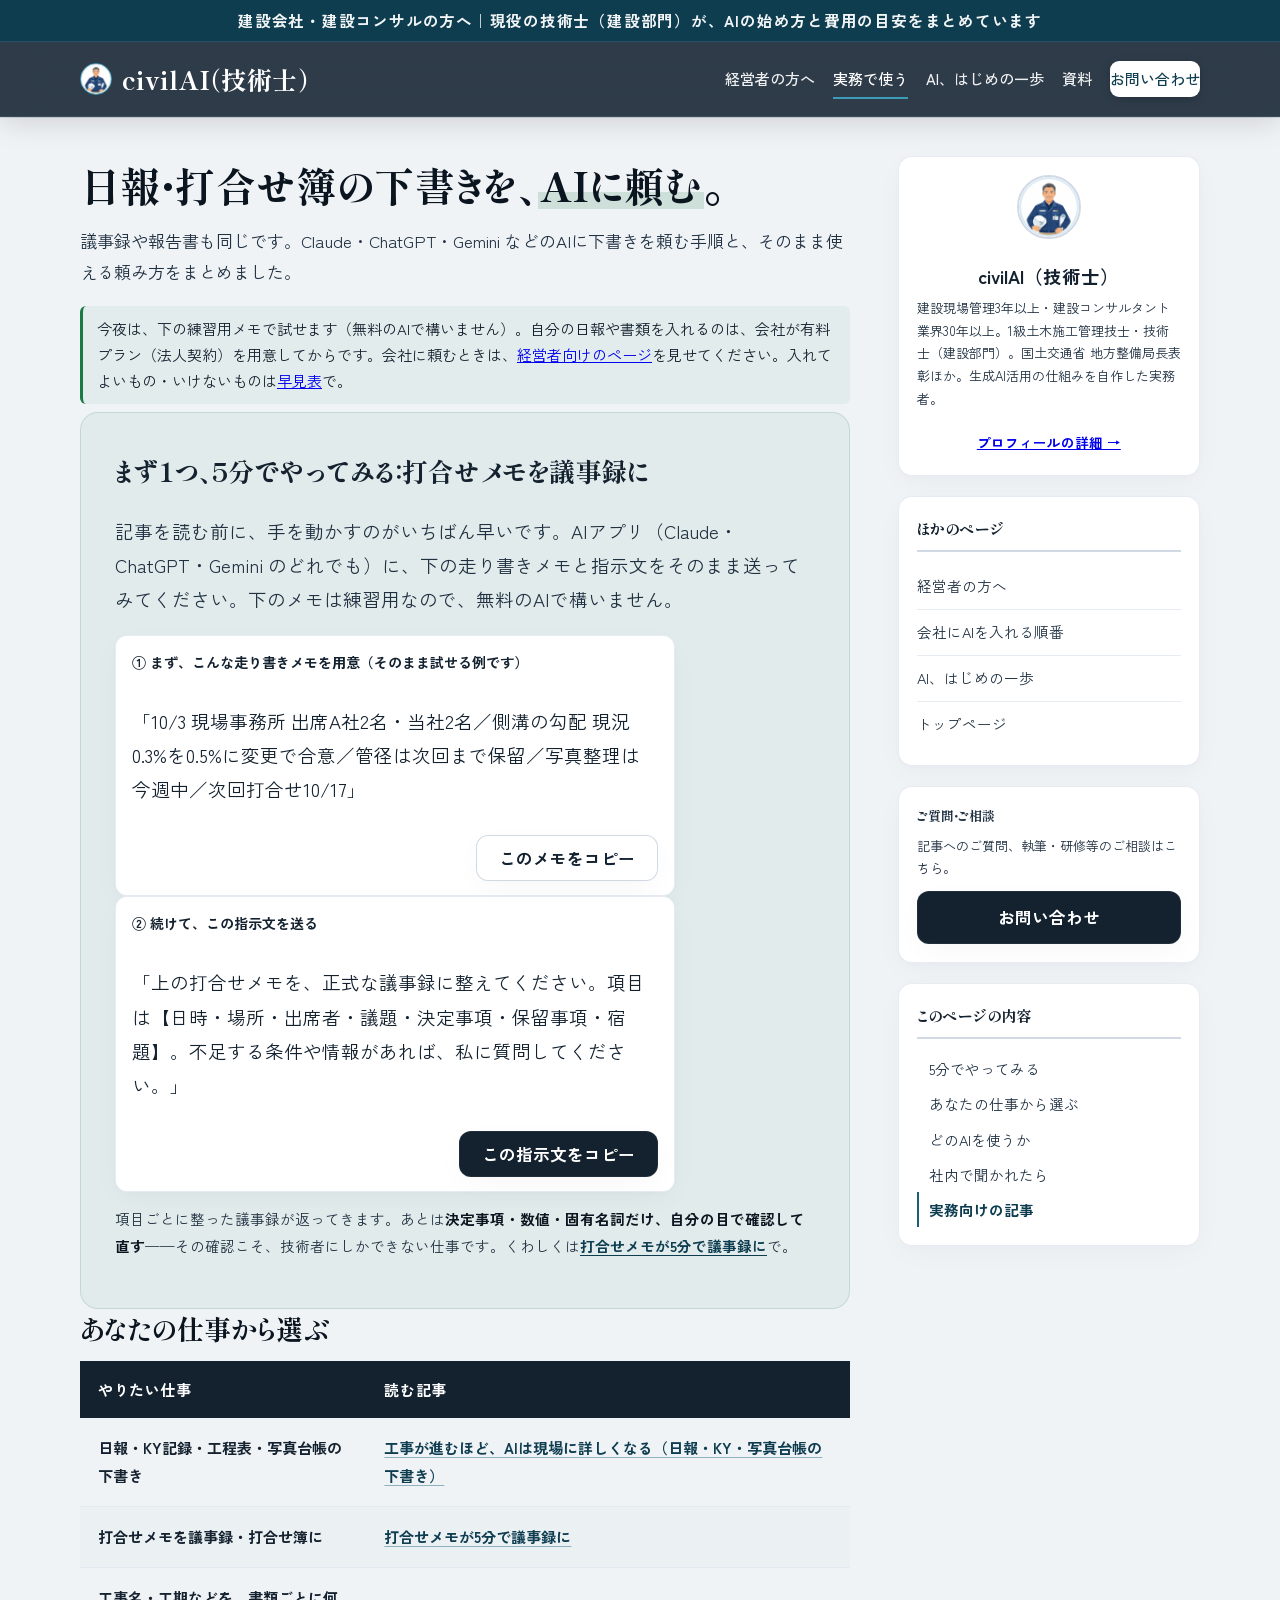
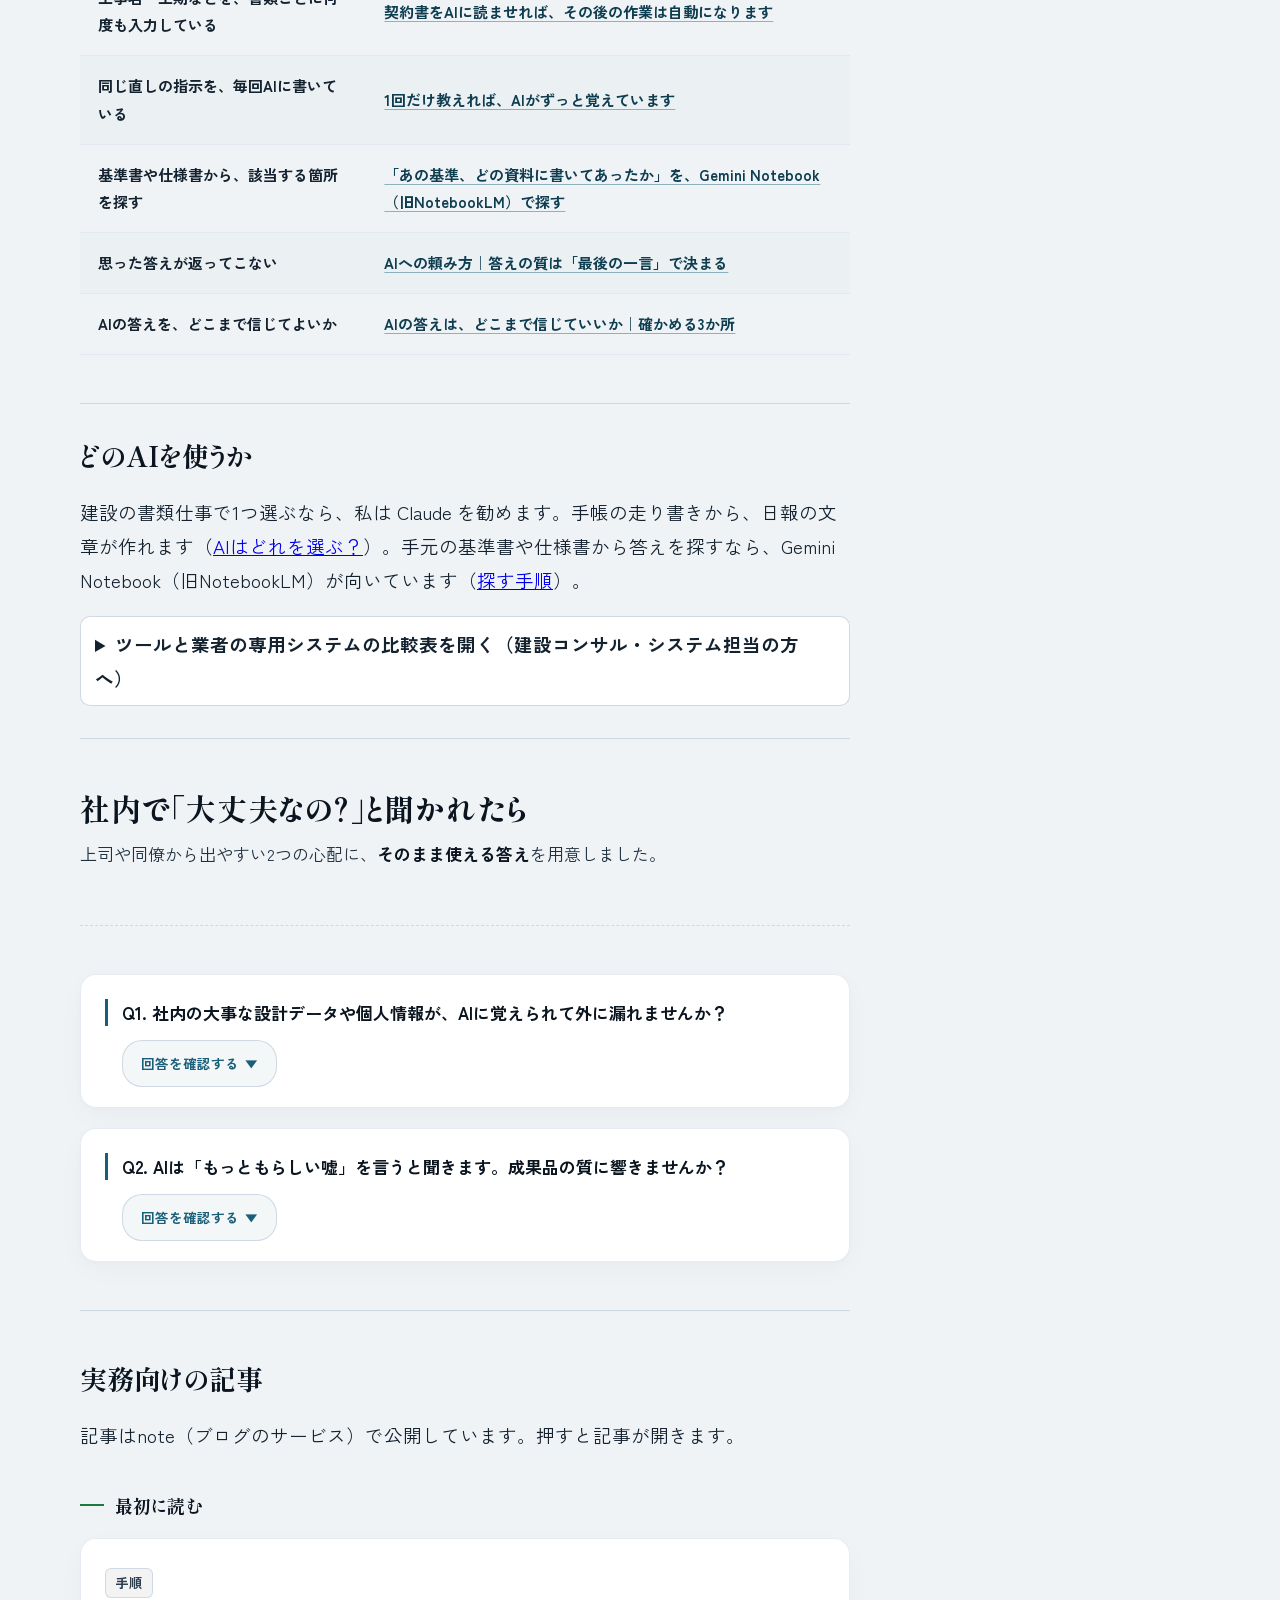
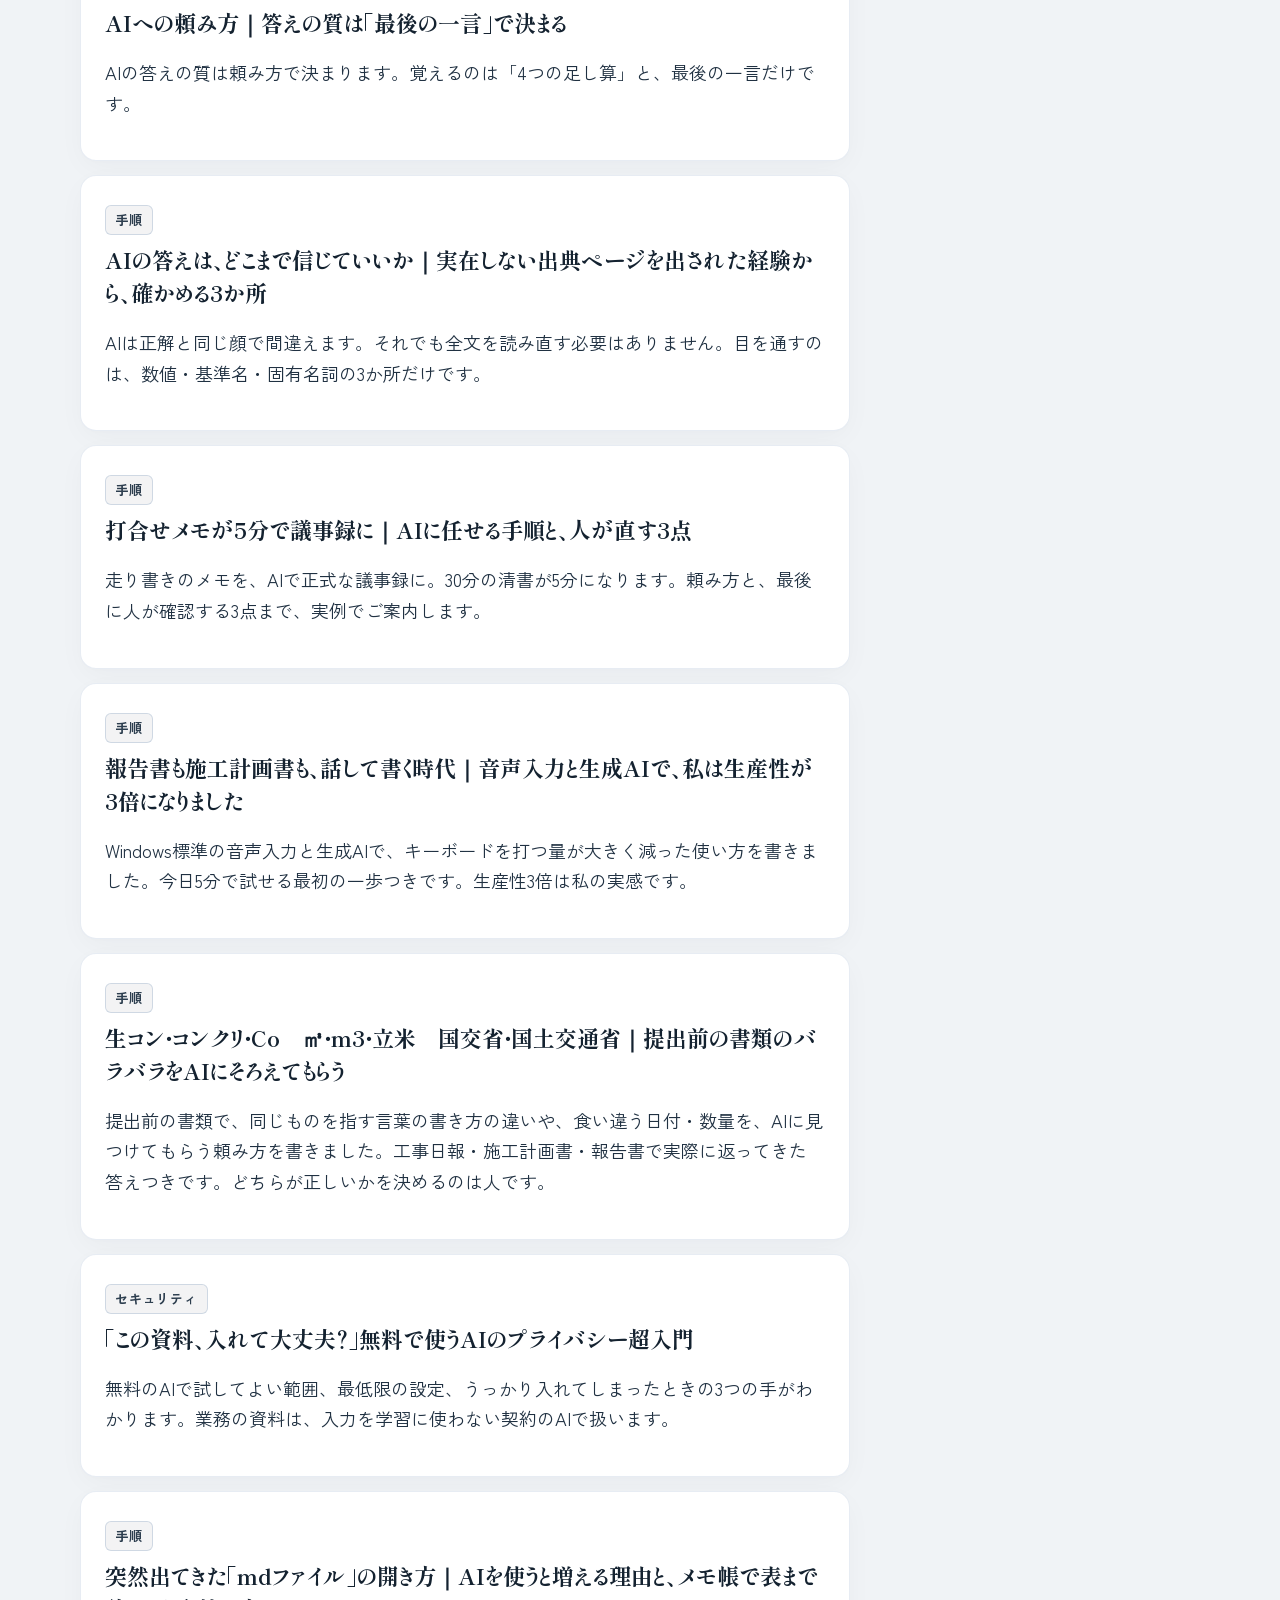
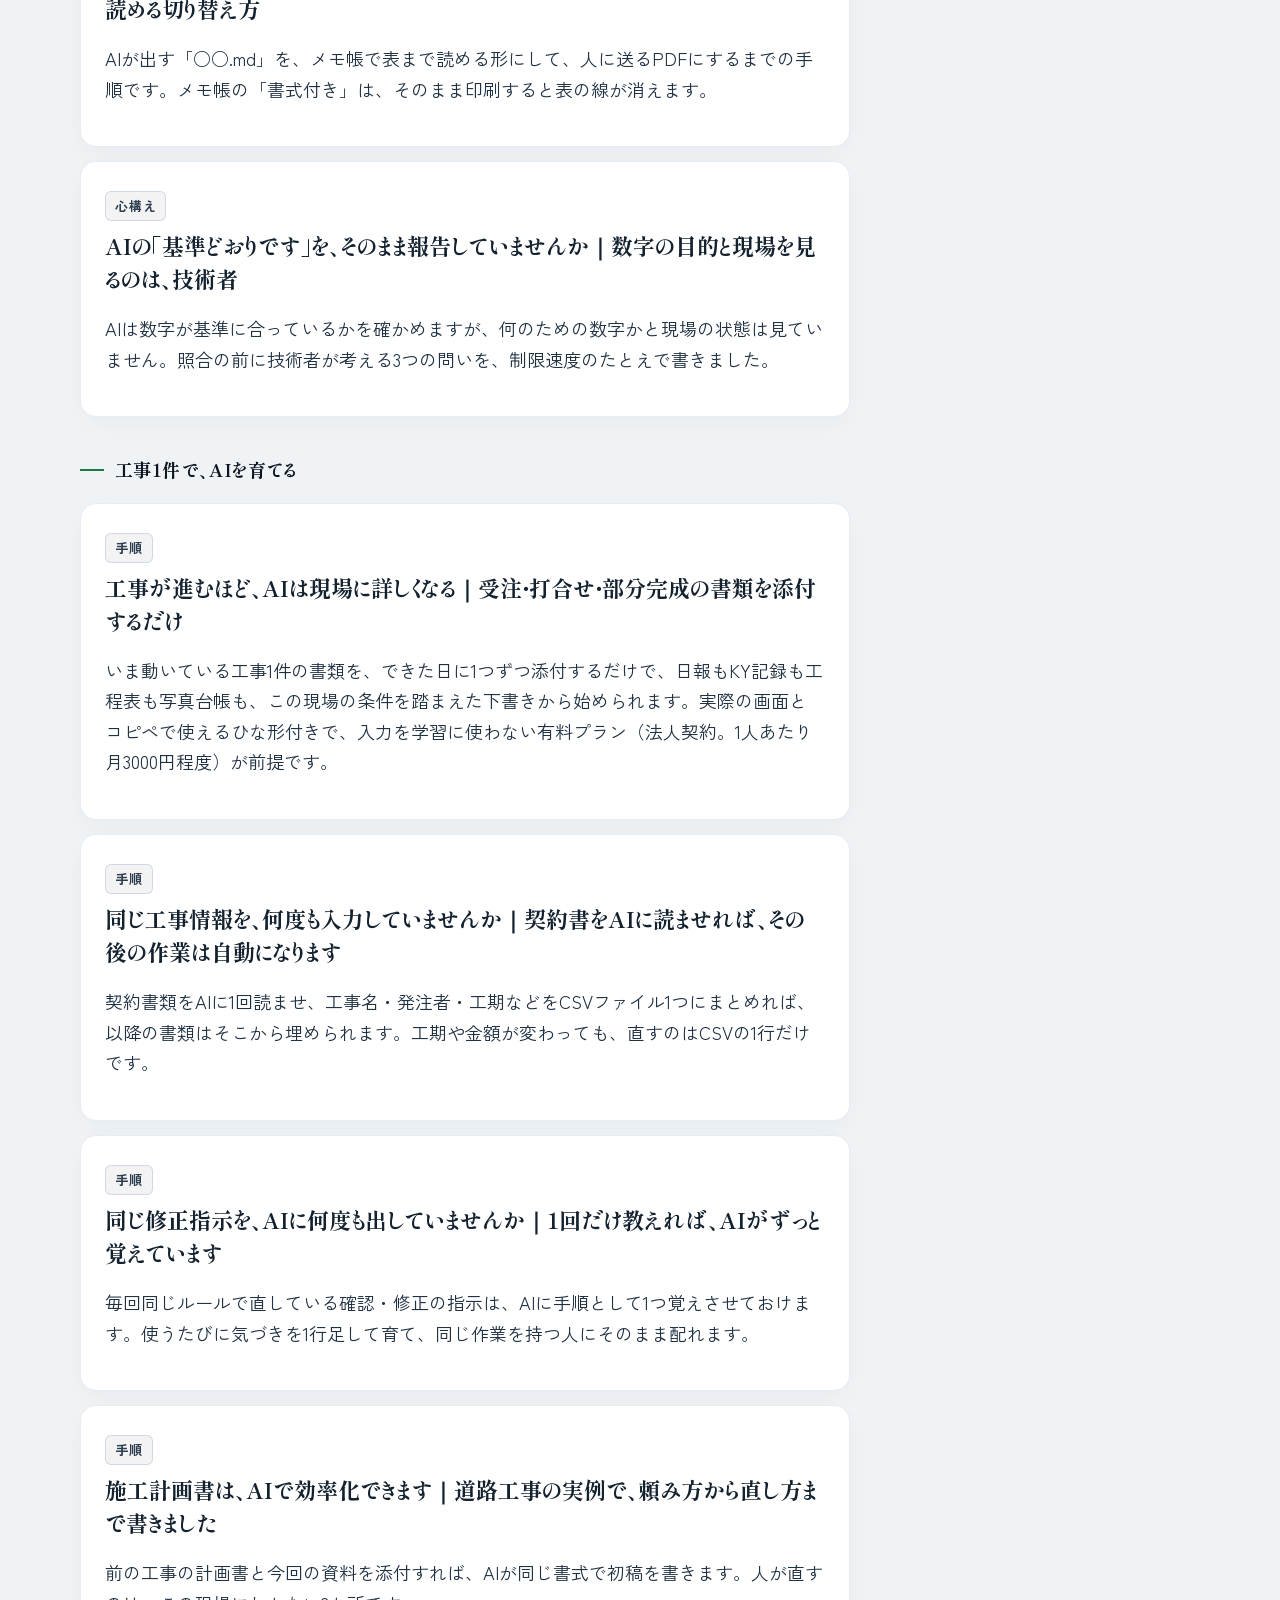
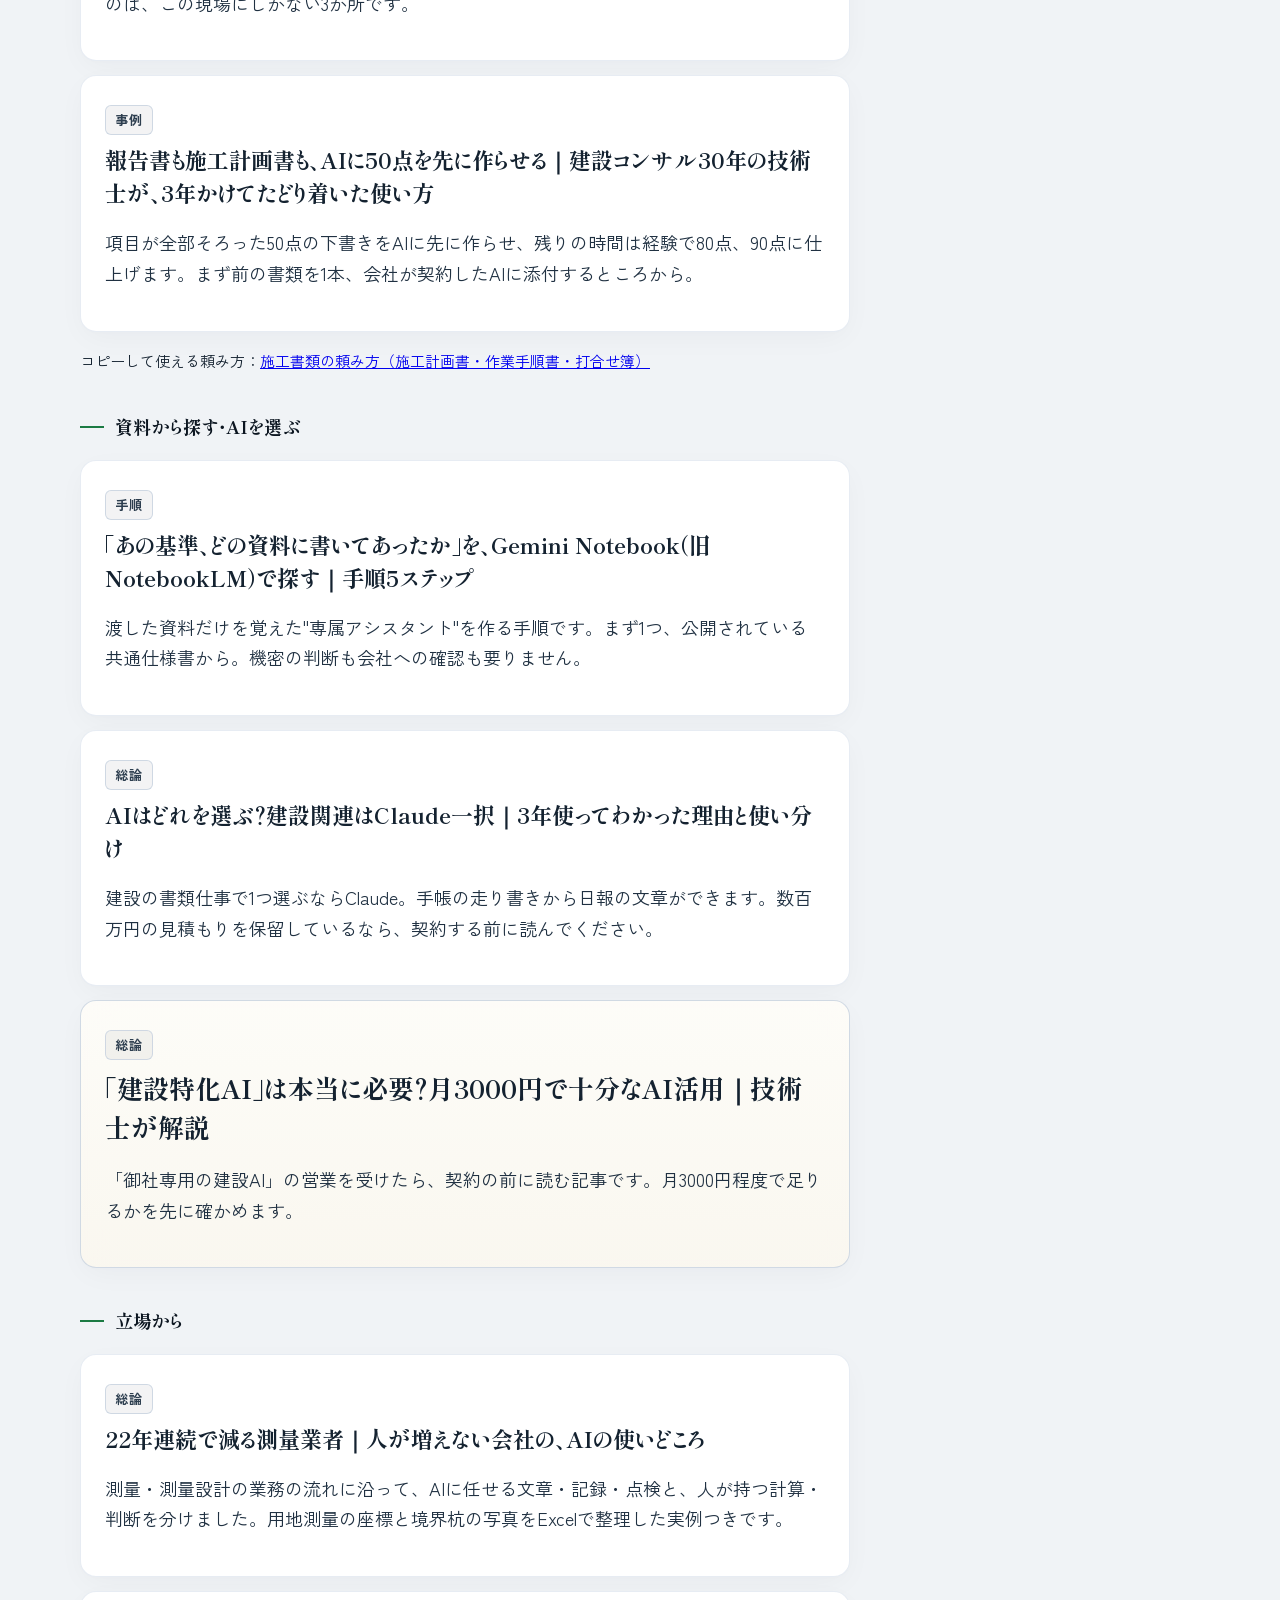
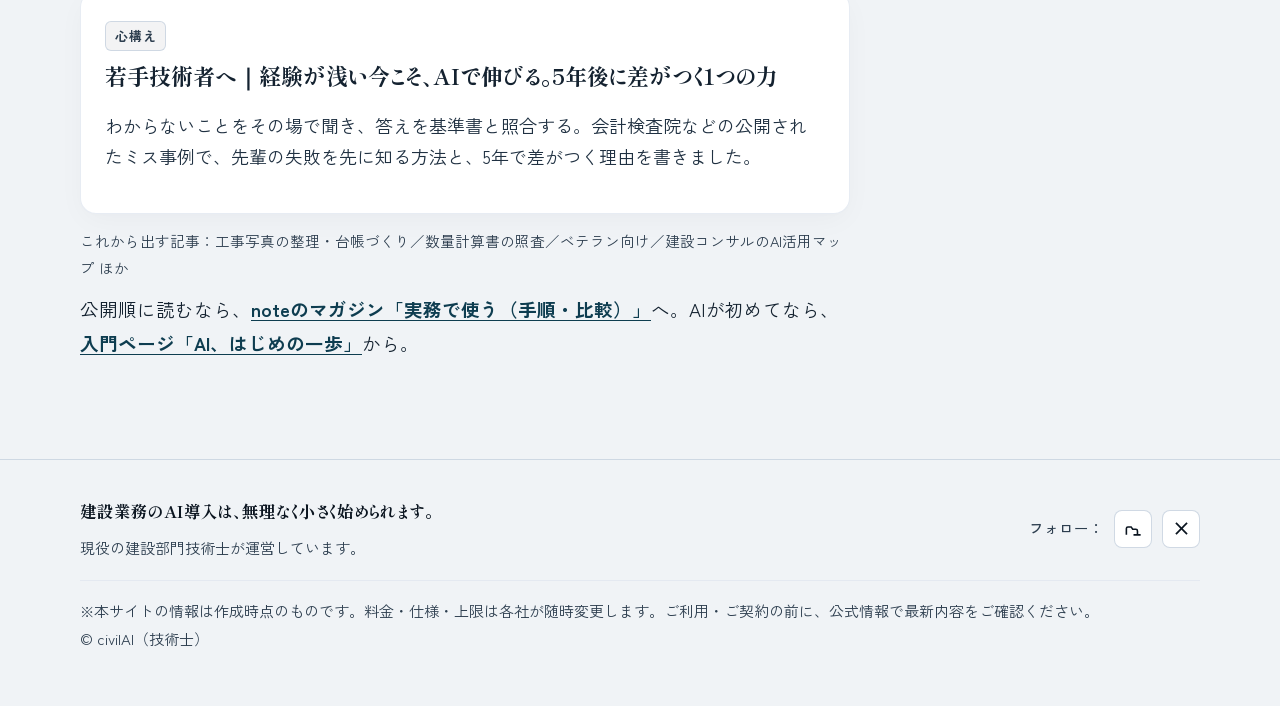
==== genba.html @ 75df8310 "公開: note45 のカードとお知らせ" ====
<!DOCTYPE html>
<html lang="ja">
<head>
<meta charset="UTF-8">
<meta name="viewport" content="width=device-width, initial-scale=1.0">
<title>実務で使う｜建設実務のAI活用 手順・選び方・比較｜civilAI（技術士）</title>
<meta name="description" content="日報・打合せ簿・議事録・報告書の下書きを、AIに頼む手順とそのまま使える頼み方。どのAIを使うかの目安と比較表、手順の記事で確かめながら進められます。現役の建設部門技術士が整理。">
<meta property="og:title" content="実務で使う｜建設実務のAI活用 手順・選び方・比較｜civilAI（技術士）">
<meta property="og:description" content="議事録・照査・報告書の下書きなど、建設実務の仕事から生成AIを試す。30秒で合うツールを選び、比較表と手順記事で確かめながら進められます。">
<meta property="og:type" content="website">
<meta property="og:locale" content="ja_JP">
<meta name="twitter:card" content="summary_large_image">
<meta name="twitter:title" content="実務で使う｜建設実務のAI活用 手順・選び方・比較｜civilAI（技術士）">
<meta name="twitter:description" content="日報・打合せ簿・議事録・報告書の下書きを、AIに頼む手順とそのまま使える頼み方。どのAIを使うかの目安と比較表、手順の記事で確かめながら進められます。現役の建設部門技術士が整理。">
<link rel="preconnect" href="https://fonts.googleapis.com">
<link rel="preconnect" href="https://fonts.gstatic.com" crossorigin>
<link href="https://fonts.googleapis.com/css2?family=Shippori+Mincho:wght@600;700;800&family=Zen+Kaku+Gothic+New:wght@400;500;700&display=swap" rel="stylesheet">
<link rel="stylesheet" href="css/style.css">
<!-- OGP画像・favicon・canonical・構造化データ（公開URL確定済み。変更時は tools/set_site_url.py を再実行） -->
<meta property="og:url" content="https://civil-ai-study.github.io/civilai-site/genba.html">
<meta property="og:image" content="https://civil-ai-study.github.io/civilai-site/images/hero_illustration.png">
<meta name="twitter:image" content="https://civil-ai-study.github.io/civilai-site/images/hero_illustration.png">
<link rel="canonical" href="https://civil-ai-study.github.io/civilai-site/genba.html">
<link rel="icon" type="image/svg+xml" href="favicon.svg">
<link rel="apple-touch-icon" href="images/avatar_engineer.png">
<script type="application/ld+json">
{
  "@context": "https://schema.org",
  "@type": "WebPage",
  "name": "実務で使う｜建設実務のAI活用 手順・選び方・比較",
  "url": "https://civil-ai-study.github.io/civilai-site/genba.html",
  "inLanguage": "ja",
  "description": "議事録・照査・報告書の下書きなど、建設実務の仕事から生成AIを試す。30秒で合うツールを選び、比較表と手順記事で確かめながら進められる。",
  "isPartOf": {
    "@type": "WebSite",
    "name": "civilAI（技術士）",
    "url": "https://civil-ai-study.github.io/civilai-site/"
  },
  "breadcrumb": {
    "@type": "BreadcrumbList",
    "itemListElement": [
      {"@type": "ListItem", "position": 1, "name": "ホーム", "item": "https://civil-ai-study.github.io/civilai-site/"},
      {"@type": "ListItem", "position": 2, "name": "実務で使う", "item": "https://civil-ai-study.github.io/civilai-site/genba.html"}
    ]
  },
  "author": {
    "@type": "Person",
    "name": "civilAI（技術士）",
    "jobTitle": "技術士（建設部門）",
    "knowsAbout": ["建設コンサルタント", "建設DX", "生成AI活用", "土木"],
    "hasCredential": [
      {"@type": "EducationalOccupationalCredential", "credentialCategory": "技術士（建設部門）"},
      {"@type": "EducationalOccupationalCredential", "credentialCategory": "コンクリート診断士"},
      {"@type": "EducationalOccupationalCredential", "credentialCategory": "1級土木施工管理技士"}
    ],
    "award": "国土交通省 地方整備局長表彰",
    "sameAs": ["https://note.com/civilai", "https://x.com/civilai_gishi"]
  }
}
</script>
</head>
<body>

<!-- ===== ナビ（3ドア構造・全ページ共通） ===== -->
<div class="top-bar"><div class="wrap"><span>建設会社・建設コンサルの方へ｜現役の技術士（建設部門）が、AIの始め方と費用の目安をまとめています</span></div></div>

<nav class="nav">
  <div class="nav-in">
    <a href="index.html#top" class="brand">
      <img src="images/avatar_engineer.png" alt="civilAI（技術士）" width="1024" height="1024" class="brand-avatar">
      <span class="brand-name">civilAI<span class="brand-cred">（技術士）</span></span>
    </a>
    <div class="nav-links">
      <a href="keiei.html" class="hideS">経営者の方へ</a>
      <a href="genba.html" class="hideS is-active">実務で使う</a>
      <a href="hajimete.html" class="hideS">AI、はじめの一歩</a>
      <a href="shiryo.html" class="hideS">資料</a>
      <a href="index.html#contact" class="nav-cta">お問い合わせ</a>
      <button class="nav-toggle" type="button" aria-label="メニューを開く" aria-expanded="false" aria-controls="navMenu">
        <span class="bar"></span><span class="bar"></span><span class="bar"></span>
      </button>
    </div>
  </div>
  <div class="nav-menu" id="navMenu">
    <a href="keiei.html">経営者の方へ</a>
    <a href="genba.html">実務で使う</a>
    <a href="hajimete.html">AI、はじめの一歩</a>
    <a href="shiryo.html">資料</a>
    <a href="index.html#contact">お問い合わせ</a>
  </div>
</nav>

<div id="top"></div>

<!-- ===== 本体（標準2カラム：ページ全体＝本文左＋サイドバー右） ===== -->
<div class="sec sec--doc">
  <div class="wrap">
    <div class="doc-layout">

      <div class="doc-main">

        <!-- 刷新 Phase 1：今夜の書類から。施工の書類に効く記事を上へ -->
        <header class="m-hero">
          <h1>日報・打合せ簿の下書きを、<span class="em">AIに頼む</span>。</h1>
          <p class="m-sub">議事録や報告書も同じです。Claude・ChatGPT・Gemini などのAIに下書きを頼む手順と、そのまま使える頼み方をまとめました。</p>
          <p class="m-note">今夜は、下の練習用メモで試せます（無料のAIで構いません）。自分の日報や書類を入れるのは、会社が有料プラン（法人契約）を用意してからです。会社に頼むときは、<a href="keiei.html">経営者向けのページ</a>を見せてください。入れてよいもの・いけないものは<a href="ireteyoi.html">早見表</a>で。</p>
        </header>

        <div class="try-box" id="try">
          <h2 class="try-title">まず1つ、5分でやってみる：<span class="nobr">打合せメモを議事録に</span></h2>
          <p class="try-lead">記事を読む前に、手を動かすのがいちばん早いです。AIアプリ（Claude・ChatGPT・Gemini のどれでも）に、下の走り書きメモと指示文をそのまま送ってみてください。下のメモは練習用なので、無料のAIで構いません。</p>

          <div class="copy-card try-card">
            <span class="copy-label">① まず、こんな走り書きメモを用意（そのまま試せる例です）</span>
            <p>「<span class="copy-text">10/3 現場事務所 出席A社2名・当社2名／側溝の勾配 現況0.3%を0.5%に変更で合意／管径は次回まで保留／写真整理は今週中／次回打合せ10/17</span>」</p>
            <button type="button" class="btn btn-ghost btn-sm copy-btn">このメモをコピー</button>
          </div>

          <div class="copy-card try-card">
            <span class="copy-label">② 続けて、この指示文を送る</span>
            <p>「<span class="copy-text">上の打合せメモを、正式な議事録に整えてください。項目は【日時・場所・出席者・議題・決定事項・保留事項・宿題】。不足する条件や情報があれば、私に質問してください。</span>」</p>
            <button type="button" class="btn btn-primary btn-sm copy-btn">この指示文をコピー</button>
          </div>

          <p class="try-note">項目ごとに整った議事録が返ってきます。あとは<strong>決定事項・数値・固有名詞だけ、自分の目で確認して直す</strong>——その確認こそ、技術者にしかできない仕事です。くわしくは<a href="https://note.com/civilai/n/n67f9bfb74646" target="_blank" rel="noopener">打合せメモが5分で議事録に</a>で。</p>
        </div>

        <section class="sec" id="shigoto">
          <h2 class="m-h2">あなたの仕事から選ぶ</h2>
          <table class="gyakubiki-table">
            <thead><tr><th>やりたい仕事</th><th>読む記事</th></tr></thead>
            <tbody>
              <tr><td>日報・KY記録・工程表・写真台帳の下書き</td><td data-label="読む記事"><a href="https://note.com/civilai/n/n58a073b91a18" target="_blank" rel="noopener">工事が進むほど、AIは現場に詳しくなる（日報・KY・写真台帳の下書き）</a></td></tr>
              <tr><td>打合せメモを議事録・打合せ簿に</td><td data-label="読む記事"><a href="https://note.com/civilai/n/n67f9bfb74646" target="_blank" rel="noopener">打合せメモが5分で議事録に</a></td></tr>
              <tr><td>工事名・工期などを、書類ごとに何度も入力している</td><td data-label="読む記事"><a href="https://note.com/civilai/n/n62de98d5bdc0" target="_blank" rel="noopener">契約書をAIに読ませれば、その後の作業は自動になります</a></td></tr>
              <tr><td>同じ直しの指示を、毎回AIに書いている</td><td data-label="読む記事"><a href="https://note.com/civilai/n/n70691bac3c3c" target="_blank" rel="noopener">1回だけ教えれば、AIがずっと覚えています</a></td></tr>
              <tr><td>基準書や仕様書から、該当する箇所を探す</td><td data-label="読む記事"><a href="https://note.com/civilai/n/nf162413defa3" target="_blank" rel="noopener">「あの基準、どの資料に書いてあったか」を、Gemini Notebook（旧NotebookLM）で探す</a></td></tr>
              <tr><td>思った答えが返ってこない</td><td data-label="読む記事"><a href="https://note.com/civilai/n/n8abf720067d7" target="_blank" rel="noopener">AIへの頼み方｜答えの質は「最後の一言」で決まる</a></td></tr>
              <tr><td>AIの答えを、どこまで信じてよいか</td><td data-label="読む記事"><a href="https://note.com/civilai/n/nb8b45b7b3496" target="_blank" rel="noopener">AIの答えは、どこまで信じていいか｜確かめる3か所</a></td></tr>
            </tbody>
          </table>
        </section>

        <section class="sec sec--compact" id="tool">
          <h2 class="m-h2">どのAIを使うか</h2>
          <p>建設の書類仕事で1つ選ぶなら、私は Claude を勧めます。手帳の走り書きから、日報の文章が作れます（<a href="https://note.com/civilai/n/n944a3b85419a" target="_blank" rel="noopener">AIはどれを選ぶ？</a>）。手元の基準書や仕様書から答えを探すなら、Gemini Notebook（旧NotebookLM）が向いています（<a href="https://note.com/civilai/n/nf162413defa3" target="_blank" rel="noopener">探す手順</a>）。</p>
          <details class="m-fold">
            <summary>ツールと業者の専用システムの比較表を開く（建設コンサル・システム担当の方へ）</summary>
          <p class="scroll-help">※表は左右にスクロールできます（安全性・費用の列は右側にあります）</p>
          <div class="table-scroll">
            <table class="compare-table">
              <thead><tr><th>ツール</th><th>主な用途</th><th>導入のしやすさ</th><th>安全性・出典</th><th>費用（初期／月額）</th><th>このような組織・個人に</th></tr></thead>
              <tbody>
                <tr>
                  <td><span class="t-name">Claudeプロジェクト</span><span class="t-sub">Anthropic／ChatGPTも同様</span></td>
                  <td data-label="主な用途">報告書・技術提案書の作成／推敲</td>
                  <td data-label="導入のしやすさ"><span class="mark-badge ok">✓ 不要（即日利用）</span></td>
                  <td data-label="安全性・出典"><span class="mark-badge ok">法人契約なら学習利用なし</span><span class="mark-badge tri">出典は用途外</span></td>
                  <td data-label="費用">有料プラン（法人契約）・1人 月3000円ほど</td>
                  <td data-label="向いている人">文書作成・推敲業務の効率化を重視する技術者</td>
                </tr>
                <tr>
                  <td><span class="t-name">Gemini Notebook</span><span class="t-sub">Google</span></td>
                  <td data-label="主な用途">社内資料のQ&amp;A・要約</td>
                  <td data-label="導入のしやすさ"><span class="mark-badge ok">✓ 不要（即日利用）</span></td>
                  <td data-label="安全性・出典"><span class="mark-badge ok">出典あり</span></td>
                  <td data-label="費用">無料で試せる（公開されている資料で）。自社の資料は法人向けの契約で</td>
                  <td data-label="向いている人">公開されている資料で試す。自社の資料は会社が契約した環境で</td>
                </tr>
                <tr>
                  <td><span class="t-name">Gemini File Search</span><span class="t-sub">Google</span></td>
                  <td data-label="主な用途">会社の技術資料を活用するAI（自前）</td>
                  <td data-label="導入のしやすさ"><span class="mark-badge tri">△ 少し設定が必要</span></td>
                  <td data-label="安全性・出典"><span class="mark-badge ok">有料の利用なら学習利用なし</span><span class="mark-badge ok">出典あり</span></td>
                  <td data-label="費用">月に数百円規模（使った分だけ）<span class="small">※要接続設定</span></td>
                  <td data-label="向いている人">自社専用の資料検索AIを自分でつくりたい企業</td>
                </tr>
                <tr class="vendor">
                  <td><span class="t-name">専用システム（業者製）</span><span class="t-sub">建設特化の生成AI 等</span></td>
                  <td data-label="主な用途">大規模・統制が必須な全社構築</td>
                  <td data-label="導入のしやすさ"><span class="mark-badge tri">外注（数週間〜数か月）</span></td>
                  <td data-label="安全性・出典"><span class="mark-badge ok">契約の範囲内</span><span class="mark-badge tri">出典は製品次第</span></td>
                  <td data-label="費用">数十万〜数百万円<span class="small">＋毎月の利用料</span></td>
                  <td data-label="向いている人">数万件規模の横断検索・権限管理・全社統制が不可欠な企業</td>
                </tr>
              </tbody>
            </table>
          </div>
          <div class="legend"><span>※料金・仕様・上限は各社が随時変更します。ご利用・ご契約の前に、公式情報で最新内容をご確認ください。</span></div>
          </details>
        </section>

        <!-- ===== 稟議Q&A：社内で聞かれたとき用 ===== -->
        <section class="sec" id="ringi">
          <div class="sec-head">
            <div>
              <h2>社内で「大丈夫なの？」と聞かれたら</h2>
              <p>上司や同僚から出やすい2つの心配に、<strong>そのまま使える答え</strong>を用意しました。</p>
            </div>
          </div>
          <div class="objections-area">
            <div class="objections-grid">
              <details class="objection-card accordion-item">
                <summary class="obj-q">
                  <div class="accordion-header-inner">
                    <span class="obj-q-text">Q1. 社内の大事な設計データや個人情報が、AIに覚えられて外に漏れませんか？</span>
                    <span class="accordion-btn">
                      <span class="accordion-btn-text">回答を確認する</span>
                      <span class="accordion-arrow" aria-hidden="true">▼</span>
                    </span>
                  </div>
                </summary>
                <div class="obj-a accordion-content">
                  <strong>ルールと設定を整えれば、情報が外に漏れるリスクを低くできます。</strong><br>
                  無料のAIチャットは、入れた内容が学習に使われる場合があります。業務の資料は、会社が契約した有料プラン（法人契約）で扱います。そのうえで止めるのは、工事で預かった外部の方の名前と、まだ公表されていない金額だけです。<br>
                  → <a href="ireteyoi.html">入れてよいもの・いけないもの（早見表）</a>／<a href="https://note.com/civilai/n/n33f03f318f5d" target="_blank" rel="noopener">無料で使うAIのプライバシー超入門</a>
                </div>
              </details>
              <details class="objection-card accordion-item">
                <summary class="obj-q">
                  <div class="accordion-header-inner">
                    <span class="obj-q-text">Q2. AIは「もっともらしい嘘」を言うと聞きます。成果品の質に響きませんか？</span>
                    <span class="accordion-btn">
                      <span class="accordion-btn-text">回答を確認する</span>
                      <span class="accordion-arrow" aria-hidden="true">▼</span>
                    </span>
                  </div>
                </summary>
                <div class="obj-a accordion-content">
                  <strong>AIは、正解と同じ顔で間違えます。だから、確かめる場所を決めておきます。</strong><br>
                  全文を読み直す必要はありません。数値・基準名・固有名詞の3か所だけ、元の資料を開いて確かめます。Gemini Notebookのように出典のページが付くAIなら、どこを開けばよいかがすぐ分かります。<br>
                  → <a href="https://note.com/civilai/n/nb8b45b7b3496" target="_blank" rel="noopener">AIの答えは、どこまで信じていいか</a>
                </div>
              </details>
            </div>
          </div>
        </section>

        <section class="sec" id="articles">
          <h2 class="m-h2">実務向けの記事</h2>
          <p>記事はnote（ブログのサービス）で公開しています。押すと記事が開きます。</p>

          <p class="art-group">最初に読む</p>
          <div class="art-grid">
            <a id="art-tanomikata" class="art" href="https://note.com/civilai/n/n8abf720067d7" target="_blank" rel="noopener"><span class="tagn">手順</span><div class="at">AIへの頼み方｜答えの質は「最後の一言」で決まる</div><p class="ad">AIの答えの質は頼み方で決まります。覚えるのは「4つの足し算」と、最後の一言だけです。</p></a>
            <a id="art-tashikamekata" class="art" href="https://note.com/civilai/n/nb8b45b7b3496" target="_blank" rel="noopener"><span class="tagn">手順</span><div class="at">AIの答えは、どこまで信じていいか｜実在しない出典ページを出された経験から、確かめる3か所</div><p class="ad">AIは正解と同じ顔で間違えます。それでも全文を読み直す必要はありません。目を通すのは、数値・基準名・固有名詞の3か所だけです。</p></a>
            <a id="art-minutes" class="art" href="https://note.com/civilai/n/n67f9bfb74646" target="_blank" rel="noopener"><span class="tagn">手順</span><div class="at">打合せメモが5分で議事録に｜AIに任せる手順と、人が直す3点</div><p class="ad">走り書きのメモを、AIで正式な議事録に。30分の清書が5分になります。頼み方と、最後に人が確認する3点まで、実例でご案内します。</p></a>
            <a id="art-voice-input" class="art" href="https://note.com/civilai/n/nb0c8add4ba20" target="_blank" rel="noopener"><span class="tagn">手順</span><div class="at">報告書も施工計画書も、話して書く時代｜音声入力と生成AIで、私は生産性が3倍になりました</div><p class="ad">Windows標準の音声入力と生成AIで、キーボードを打つ量が大きく減った使い方を書きました。今日5分で試せる最初の一歩つきです。生産性3倍は私の実感です。</p></a>
            <a id="art-proofread" class="art" href="https://note.com/civilai/n/na4388882e46a" target="_blank" rel="noopener"><span class="tagn">手順</span><div class="at">生コン・コンクリ・Co　㎥・m3・立米　国交省・国土交通省｜提出前の書類のバラバラをAIにそろえてもらう</div><p class="ad">提出前の書類で、同じものを指す言葉の書き方の違いや、食い違う日付・数量を、AIに見つけてもらう頼み方を書きました。工事日報・施工計画書・報告書で実際に返ってきた答えつきです。どちらが正しいかを決めるのは人です。</p></a>
            <a id="art-privacy" class="art" href="https://note.com/civilai/n/n33f03f318f5d" target="_blank" rel="noopener"><span class="tagn">セキュリティ</span><div class="at">「この資料、入れて大丈夫？」無料で使うAIのプライバシー超入門</div><p class="ad">無料のAIで試してよい範囲、最低限の設定、うっかり入れてしまったときの3つの手がわかります。業務の資料は、入力を学習に使わない契約のAIで扱います。</p></a>
            <a id="art-md-file" class="art" href="https://note.com/civilai/n/n30303806ea71" target="_blank" rel="noopener"><span class="tagn">手順</span><div class="at">突然出てきた「mdファイル」の開き方｜AIを使うと増える理由と、メモ帳で表まで読める切り替え方</div><p class="ad">AIが出す「○○.md」を、メモ帳で表まで読める形にして、人に送るPDFにするまでの手順です。メモ帳の「書式付き」は、そのまま印刷すると表の線が消えます。</p></a>
            <a id="art-ai-vs-engineer" class="art" href="https://note.com/civilai/n/n3f210765451b" target="_blank" rel="noopener"><span class="tagn">心構え</span><div class="at">AIの「基準どおりです」を、そのまま報告していませんか｜数字の目的と現場を見るのは、技術者</div><p class="ad">AIは数字が基準に合っているかを確かめますが、何のための数字かと現場の状態は見ていません。照合の前に技術者が考える3つの問いを、制限速度のたとえで書きました。</p></a>
          </div>

          <p class="art-group">工事1件で、AIを育てる</p>
          <div class="art-grid">
            <a id="art-claude" class="art" href="https://note.com/civilai/n/n58a073b91a18" target="_blank" rel="noopener"><span class="tagn">手順</span><div class="at">工事が進むほど、AIは現場に詳しくなる｜受注・打合せ・部分完成の書類を添付するだけ</div><p class="ad">いま動いている工事1件の書類を、できた日に1つずつ添付するだけで、日報もKY記録も工程表も写真台帳も、この現場の条件を踏まえた下書きから始められます。実際の画面とコピペで使えるひな形付きで、入力を学習に使わない有料プラン（法人契約。1人あたり月3000円程度）が前提です。</p></a>
            <a id="art-master-data" class="art" href="https://note.com/civilai/n/n62de98d5bdc0" target="_blank" rel="noopener"><span class="tagn">手順</span><div class="at">同じ工事情報を、何度も入力していませんか｜契約書をAIに読ませれば、その後の作業は自動になります</div><p class="ad">契約書類をAIに1回読ませ、工事名・発注者・工期などをCSVファイル1つにまとめれば、以降の書類はそこから埋められます。工期や金額が変わっても、直すのはCSVの1行だけです。</p></a>
            <a id="art-skill" class="art" href="https://note.com/civilai/n/n70691bac3c3c" target="_blank" rel="noopener"><span class="tagn">手順</span><div class="at">同じ修正指示を、AIに何度も出していませんか｜1回だけ教えれば、AIがずっと覚えています</div><p class="ad">毎回同じルールで直している確認・修正の指示は、AIに手順として1つ覚えさせておけます。使うたびに気づきを1行足して育て、同じ作業を持つ人にそのまま配れます。</p></a>
            <a id="art-sekokeikaku" class="art" href="https://note.com/civilai/n/n3bdb43b26d39" target="_blank" rel="noopener"><span class="tagn">手順</span><div class="at">施工計画書は、AIで効率化できます｜道路工事の実例で、頼み方から直し方まで書きました</div><p class="ad">前の工事の計画書と今回の資料を添付すれば、AIが同じ書式で初稿を書きます。人が直すのは、この現場にしかない3か所です。</p></a>
            <a id="art-report-50" class="art" href="https://note.com/civilai/n/n0f27dc8b33d9" target="_blank" rel="noopener"><span class="tagn">事例</span><div class="at">報告書も施工計画書も、AIに50点を先に作らせる｜建設コンサル30年の技術士が、3年かけてたどり着いた使い方</div><p class="ad">項目が全部そろった50点の下書きをAIに先に作らせ、残りの時間は経験で80点、90点に仕上げます。まず前の書類を1本、会社が契約したAIに添付するところから。</p></a>
          </div>
          <p class="m-links">コピーして使える頼み方：<a href="sekou.html">施工書類の頼み方（施工計画書・作業手順書・打合せ簿）</a></p>

          <p class="art-group">資料から探す・AIを選ぶ</p>
          <div class="art-grid">
            <a id="art-notebooklm" class="art" href="https://note.com/civilai/n/nf162413defa3" target="_blank" rel="noopener"><span class="tagn">手順</span><div class="at">「あの基準、どの資料に書いてあったか」を、Gemini Notebook（旧NotebookLM）で探す｜手順5ステップ</div><p class="ad">渡した資料だけを覚えた"専属アシスタント"を作る手順です。まず1つ、公開されている共通仕様書から。機密の判断も会社への確認も要りません。</p></a>
            <a id="art-choice" class="art" href="https://note.com/civilai/n/n944a3b85419a" target="_blank" rel="noopener"><span class="tagn">総論</span><div class="at">AIはどれを選ぶ？建設関連はClaude一択｜3年使ってわかった理由と使い分け</div><p class="ad">建設の書類仕事で1つ選ぶならClaude。手帳の走り書きから日報の文章ができます。数百万円の見積もりを保留しているなら、契約する前に読んでください。</p></a>
            <a id="art-pillar" class="art pillar" href="https://note.com/civilai/n/nb6ab0269eca1" target="_blank" rel="noopener"><span class="tagn">総論</span><div class="at">「建設特化AI」は本当に必要？月3000円で十分なAI活用｜技術士が解説</div><p class="ad">「御社専用の建設AI」の営業を受けたら、契約の前に読む記事です。月3000円程度で足りるかを先に確かめます。</p></a>
          </div>

          <p class="art-group">立場から</p>
          <div class="art-grid">
            <a id="art-survey" class="art" href="https://note.com/civilai/n/ne60cefc46121" target="_blank" rel="noopener"><span class="tagn">総論</span><div class="at">22年連続で減る測量業者｜人が増えない会社の、AIの使いどころ</div><p class="ad">測量・測量設計の業務の流れに沿って、AIに任せる文章・記録・点検と、人が持つ計算・判断を分けました。用地測量の座標と境界杭の写真をExcelで整理した実例つきです。</p></a>
            <a id="art-young" class="art" href="https://note.com/civilai/n/n24352bf740c8" target="_blank" rel="noopener"><span class="tagn">心構え</span><div class="at">若手技術者へ｜経験が浅い今こそ、AIで伸びる。5年後に差がつく1つの力</div><p class="ad">わからないことをその場で聞き、答えを基準書と照合する。会計検査院などの公開されたミス事例で、先輩の失敗を先に知る方法と、5年で差がつく理由を書きました。</p></a>
          </div>

          <p class="m-soon">これから出す記事：工事写真の整理・台帳づくり／数量計算書の照査／ベテラン向け／建設コンサルのAI活用マップ ほか</p>
          <p class="prop-more">公開順に読むなら、<a href="https://note.com/civilai/m/md8b4995799b6" target="_blank" rel="noopener">noteのマガジン「実務で使う（手順・比較）」</a>へ。AIが初めてなら、<a href="hajimete.html">入門ページ「AI、はじめの一歩」</a>から。</p>
        </section>


      </div><!-- /.doc-main -->

      <!-- ===== サイドバー（右・末尾の目次だけがstickyで追従＝定番） ===== -->
      <aside class="sidebar" aria-label="補助情報">
        <div class="side-card side-profile">
          <img src="images/avatar_engineer.png" alt="civilAI（技術士）" width="1024" height="1024" loading="lazy" class="sp-avatar">
          <p class="sp-name">civilAI（技術士）</p>
          <p class="sp-bio">建設現場管理3年以上・建設コンサルタント業界30年以上。1級土木施工管理技士・技術士（建設部門）。国土交通省 地方整備局長表彰ほか。生成AI活用の仕組みを自作した実務者。</p>
          <a href="index.html#about" class="sp-link">プロフィールの詳細 →</a>
        </div>
        <div class="side-card side-nav">
          <p class="side-title">ほかのページ</p>
          <ul>
            <li><a href="keiei.html">経営者の方へ</a></li>
            <li><a href="index.html#junban">会社にAIを入れる順番</a></li>
            <li><a href="hajimete.html">AI、はじめの一歩</a></li>
            <li><a href="index.html#top">トップページ</a></li>
          </ul>
        </div>
        <div class="side-card side-cta">
          <p class="side-title">ご質問・ご相談</p>
          <p>記事へのご質問、執筆・研修等のご相談はこちら。</p>
          <a href="index.html#contact" class="btn btn-primary btn-sm">お問い合わせ</a>
        </div>
        <div class="side-card side-toc">
          <p class="side-title">このページの内容</p>
          <ul>
            <li><a href="#try" class="toc-link">5分でやってみる</a></li>
            <li><a href="#shigoto" class="toc-link">あなたの仕事から選ぶ</a></li>
            <li><a href="#tool" class="toc-link">どのAIを使うか</a></li>
            <li><a href="#ringi" class="toc-link">社内で聞かれたら</a></li>
            <li><a href="#articles" class="toc-link">実務向けの記事</a></li>
          </ul>
        </div>
      </aside>

    </div><!-- /.doc-layout -->
  </div>
</div>

<!-- ===== フッター ===== -->
<footer class="foot">
  <div class="wrap">
    <div class="foot-top">
      <div class="foot-brand">
        <span class="pledge">建設業務のAI導入は、無理なく小さく始められます。</span>
        現役の建設部門技術士が運営しています。
      </div>
      <div class="foot-social" aria-label="SNS">
        <span class="foot-social-label">フォロー：</span>
        <a class="foot-social-link" href="https://note.com/civilai" target="_blank" rel="noopener" title="note" aria-label="noteをフォロー">
          <svg viewBox="0 0 24 24" fill="none" stroke="currentColor" stroke-width="2" aria-hidden="true" focusable="false">
            <path d="M12 20h9M3 20v-8a2 2 0 0 1 2-2h4l2 3h4a2 2 0 0 1 2 2v5"/>
          </svg>
        </a>
        <a class="foot-social-link" href="https://x.com/civilai_gishi" target="_blank" rel="noopener" title="X" aria-label="Xをフォロー">
          <svg viewBox="0 0 24 24" fill="none" stroke="currentColor" stroke-width="2.2" aria-hidden="true" focusable="false">
            <line x1="5" y1="5" x2="19" y2="19"/>
            <line x1="19" y1="5" x2="5" y2="19"/>
          </svg>
        </a>
      </div>
    </div>
    <div class="foot-bottom">
      ※本サイトの情報は作成時点のものです。料金・仕様・上限は各社が随時変更します。ご利用・ご契約の前に、公式情報で最新内容をご確認ください。<br>
      © civilAI（技術士）
    </div>
  </div>
</footer>

<script src="js/main.js" defer></script>
</body>
</html>
---- css/style.css ----
:root {
  /* Premium Light Glassmorphism Color Scheme */
  --paper: #f0f3f6;
  --paper-2: #ffffff;
  --paper-3: #ffffff;
  
  --ink: #142230;
  --ink-2: #0b1520;
  --ink-soft: #203142; /* コントラスト向上のため暗色化 */
  --muted: #2d3e4f;    /* WCAG AA基準(4.5:1以上)をクリアするため暗色化 */
  
  --line: rgba(226, 232, 240, 0.8);
  --line-strong: rgba(203, 213, 225, 0.9);

  
  --brand: #1a5f7a;
  --brand-deep: #0e3d50;
  --brand-bright: #3c9bb7;
  
  --free: #1b7a43;
  --free-bg: rgba(27, 122, 67, 0.06);
  --free-line: rgba(27, 122, 67, 0.16);
  
  --gate: #a05500; /* コントラスト向上のため暗色化（AA基準） */
  --gate-bg: rgba(178, 94, 0, 0.06);
  --gate-line: rgba(178, 94, 0, 0.16);
  
  --api-bg: rgba(26, 95, 122, 0.05);
  --api-line: rgba(26, 95, 122, 0.15);
  
  --shadow: 0 8px 30px -4px rgba(20, 34, 48, 0.04), 0 2px 6px -1px rgba(20, 34, 48, 0.02);
  --shadow-lg: 0 24px 60px -8px rgba(20, 34, 48, 0.08), 0 4px 16px -2px rgba(20, 34, 48, 0.03);
}

* {
  box-sizing: border-box;
}

h1, h2, h3, h4, h5, h6 {
  font-family: "Shippori Mincho", serif;
  color: var(--ink-2);
}

/* ===== DESIGN-1 タイポ/配色の規約（2026-07-08・全ページ共通）=====
   1) 階層は「色相」でなく大きさ・太さ・濃さでつける
      （出典: NN/g "Visual Hierarchy" / Toptal "Typographic Hierarchy"＝
       見出しは本文より重い太字・大きく・濃く。色だけに頼らない＝色覚配慮）。
   2) 1色1役：青(--brand系)＝リンク／操作要素のみに使う
      （出典: NN/g "Guidelines for Visualizing Links"＝リンク以外に青文字を使わない）。
   3) 見出し＝濃いインク(--ink-2)＋太字。本文の強調＝黒太字(strong)。
      意味色(緑=無料/安心・琥珀=その時だけ)は該当ブロックの背景・枠・短いバーにのみ少量。
   新色は追加しない（既存トークンのみ・CLAUDE.md §3-7）。 */

/* 本文の強調＝黒太字（青太字にしない）。EMP-1のキーフレーズ強調の受け皿。 */
strong, b {
  color: var(--ink-2);
  font-weight: 700;
}

/* キーフレーズ用マーカー（1ページ1〜2箇所限定。h1 .em と同系の緑ハイライト）。 */
.hl {
  color: var(--ink-2);
  font-weight: 700;
  background: linear-gradient(transparent 62%, rgba(27, 122, 67, 0.16) 62%, rgba(27, 122, 67, 0.16) 92%, transparent 92%);
  padding: 0 .04em;
}

html {
  scroll-behavior: smooth;
  -webkit-text-size-adjust: 100%;
}

body {
  margin: 0;
  background-color: var(--paper);
  color: var(--ink);
  font-family: "Zen Kaku Gothic New", -apple-system, BlinkMacSystemFont, sans-serif;
  font-size: 18.5px; /* ベースフォントサイズを拡大 */
  line-height: 1.85;
  font-feature-settings: "palt" 1;
  -webkit-font-smoothing: antialiased;
}


.wrap {
  max-width: 1200px; /* 標準2カラムの定番コンテナ幅（メイン~800px＋サイド300px） */
  margin: 0 auto;
  padding: 0 clamp(20px, 4vw, 40px);
}

section,
.art-group,
.art-group-fold,
#try {
  scroll-margin-top: 96px; /* 固定ヘッダーがアンカー先の見出しを覆わないよう実測高＋余白 */
}
@media (max-width: 1200px) {
  section,
  .art-group,
  .art-group-fold,
  #try {
    scroll-margin-top: 150px; /* ナビが2段折り返しになる幅に対応 */
  }
}
@media (max-width: 640px) {
  section,
  .art-group,
  .art-group-fold,
  #try {
    scroll-margin-top: 90px; /* モバイルはロゴ＋入口CTAの1段のみ */
  }
}

/* ===== トップバー ===== */
.top-bar {
  background: var(--brand-deep);
  color: rgba(255, 255, 255, 0.95);
  font-size: 15.5px;
  font-weight: 700;
  text-align: center;
  padding: 6px 0;
  letter-spacing: 0.05em;
  border-bottom: 1px solid rgba(255, 255, 255, 0.1);
  z-index: 51;
  position: relative;
}
.top-bar-prefix {
  color: #9fd4e4; /* 暗い背景上でのコントラスト確保（WCAG AA） */
  font-weight: 800;
  margin-right: 4px;
}

/* ===== キーボード操作時のフォーカス可視化（アクセシビリティ） ===== */
a:focus-visible,
button:focus-visible,
summary:focus-visible,
details.accordion-item summary:focus-visible {
  outline: 2px solid var(--brand);
  outline-offset: 2px;
  border-radius: 4px;
}

/* ===== 固定ヘッダー ===== */
.nav {
  position: sticky;
  top: 0;
  z-index: 50;
  backdrop-filter: blur(20px) saturate(1.8);
  -webkit-backdrop-filter: blur(20px) saturate(1.8);
  background: rgba(20, 34, 48, 0.88);
  border-bottom: 1px solid rgba(255, 255, 255, 0.08);
  box-shadow: 0 4px 30px rgba(0, 0, 0, 0.15);
}

/* ===== スクロールプログレスバー ===== */

.nav-in {
  max-width: 1200px; /* ナビ項目追加（導入の道筋・お問い合わせ）に伴い1行維持のため拡幅 */
  margin: 0 auto;
  padding: 14px clamp(20px, 4vw, 40px);
  display: flex;
  align-items: center;
  justify-content: space-between;
  gap: 16px;
}

.brand {
  font-family: "Shippori Mincho", serif;
  font-weight: 800;
  font-size: 25px;
  letter-spacing: .02em;
  color: #fff;
  text-decoration: none;
  white-space: nowrap;
  transition: opacity .15s;
}

.brand:hover {
  opacity: .85;
}

/* ===== コースA/Bバッジ ===== */
.badge-course-a {
  display: inline-block;
  font-size: 14.5px; /* 11pxから引き上げ */
  font-weight: 700;
  color: var(--free);
  background: var(--free-bg);
  border: 1px solid var(--free-line);
  border-radius: 4px;
  padding: 3px 10px;
  line-height: 1;
  letter-spacing: 0.05em;
}

.badge-course-b {
  display: inline-block;
  font-size: 14.5px; /* 11pxから引き上げ */
  font-weight: 700;
  color: var(--gate);
  background: var(--gate-bg);
  border: 1px solid var(--gate-line);
  border-radius: 4px;
  padding: 3px 10px;
  line-height: 1;
  letter-spacing: 0.05em;
}


.brand small {
  font-weight: 500;
  font-size: 14px;
  color: var(--brand-bright);
  margin-left: .5em;
  font-family: "Zen Kaku Gothic New";
  letter-spacing: .08em;
}

.nav-links {
  display: flex;
  flex-wrap: wrap;
  justify-content: flex-end;
  align-items: center;
  gap: clamp(10px, 1.8vw, 18px);
  font-size: 15px;
}

.nav-links a {
  white-space: nowrap; /* ナビ項目は1行維持（標準挙動）。収まらない幅では項目単位で折り返す */
  color: rgba(255, 255, 255, 0.92); /* HDR-1: 白80%/400では沈むため引き上げ */
  font-weight: 500;
  text-decoration: none;
  position: relative;
  padding: 4px 0;
  transition: color 0.2s ease;
}

.nav-links a::after {
  content: "";
  position: absolute;
  bottom: -2px;
  left: 0;
  width: 100%;
  height: 2px;
  background: var(--brand-bright);
  transform: scaleX(0);
  transform-origin: right;
  transition: transform 0.25s ease;
}

.nav-links a:hover {
  color: #fff;
}

.nav-links a:hover::after {
  transform: scaleX(1);
  transform-origin: left;
}

/* 現在ページ表示（同格カテゴリの現在地は下線＝定石） */
.nav-links a.is-active {
  color: #fff;
}
.nav-links a.is-active::after {
  transform: scaleX(1);
}

/* HDR-2: ヘッダー右端のボタンは行動CTA「お問い合わせ」1つだけ（定石）。
   緑は意味色（無料）のためCTAには使わず、紺帯上で最もコントラストの高い白ボタンとする */
.nav-cta {
  background: #fff;
  color: var(--brand-deep) !important;
  padding: 9px 18px;
  border-radius: 9px;
  font-weight: 700;
  box-shadow: 0 2px 10px rgba(0, 0, 0, 0.18);
  transition: all 0.2s ease;
}
.nav-cta::after { display: none; }
.nav-cta:hover {
  background: rgba(255, 255, 255, 0.9);
  transform: translateY(-1px);
}

/* SNSアイコン枠（将来 Facebook 等を足せる定位置） */
.nav-social {
  display: inline-flex;
  align-items: center;
  gap: 10px;
  margin-left: 4px;
  padding-left: 14px;
  border-left: 1px solid rgba(255, 255, 255, 0.2);
}
.nav-social-link {
  display: inline-flex;
  align-items: center;
  justify-content: center;
  width: 34px;
  height: 34px;
  border-radius: 8px;
  color: rgba(255, 255, 255, 0.85);
  border: 1px solid rgba(255, 255, 255, 0.25);
  background: rgba(255, 255, 255, 0.06);
  transition: all 0.2s ease;
}
.nav-social-link svg {
  width: 18px;
  height: 18px;
}
.nav-social-link::after { display: none; }
.nav-social-link:hover {
  color: #fff;
  border-color: #fff;
  background: rgba(255, 255, 255, 0.14);
}
.nav-social-link.is-disabled {
  opacity: 0.5;
  cursor: default;
  pointer-events: none;
}

/* ===== ヒーロー（1カラム・センター寄せ化） ===== */
.hero {
  /* 上は2段ヘッダー(117px)が既に帯を作るため8pxグリッドで一段縮める。下は次セクションとの区切りとして96px維持 */
  padding: clamp(40px, 5vw, 64px) 0 clamp(56px, 8vw, 96px);
  position: relative;
  overflow: hidden;
  text-align: center;
}

.hero-wrap {
  display: flex;
  flex-direction: column;
  align-items: center;
  gap: clamp(40px, 6vw, 64px);
}

.hero-text-area {
  display: flex;
  flex-direction: column;
  align-items: center;
  max-width: 960px;
}

.kicker {
  display: inline-flex;
  align-items: center;
  gap: .8em;
  font-size: 17px;
  letter-spacing: .12em;
  color: var(--muted); /* DESIGN-1: eyebrowは青でなく字間と小ささで従属を示す（青はリンク専用） */
  font-weight: 800;
  margin-bottom: 12px;
}

.kicker::before, .kicker::after {
  content: "";
  width: 24px;
  height: 2px;
  background: var(--free);
}

.hero-visual-area {
  width: 100%;
  max-width: 860px;
  margin: 0 auto;
  position: relative;
  display: flex;
  justify-content: center;
}

h1 {
  font-family: "Shippori Mincho", serif;
  font-weight: 800;
  font-size: clamp(28px, 4.2vw, 44px); /* 大きすぎるサイズを適正化 */
  line-height: 1.35;
  margin: .3em 0 .4em;
  letter-spacing: .01em;
  color: var(--ink-2);
  text-wrap: balance;
}

/* 見出しの改行を文節単位に（「経営／者」のような単語途中の折返しを防ぐ標準機能。
   非対応ブラウザは従来挙動にフォールバック） */
h1, h2, h3, .side-title, .step-name, .quiz-title {
  word-break: auto-phrase;
}
/* 金額など、途中で改行させない語のための汎用クラス（例：月3000円） */
.nobr { white-space: nowrap; }

@media (max-width: 400px) {
  /* 375px では、見出し内の .nobr が親幅を超える（実測：genba.html §1 で 276 > 266）。
     .nobr は語のまとまりを保つための装飾なので、狭い画面では折り返しを許す。
     本文中の金額などの .nobr は、そのまま維持する。 */
  .sec-head h2 .nobr { white-space: normal; }
}

h1 .em {
  color: var(--ink-2); /* DESIGN-1: 強調は色でなくマーカーで。青はリンク専用 */
  background: linear-gradient(transparent 62%, rgba(27, 122, 67, 0.16) 62%, rgba(27, 122, 67, 0.16) 92%, transparent 92%);
  padding: 0 .04em;
}


.sub {
  font-size: clamp(18px, 2.4vw, 22px);
  color: var(--ink-soft);
  max-width: 40em;
  margin: 0 0 1.8em;
  line-height: 1.95;
}

.trust {
  display: flex;
  flex-wrap: wrap;
  gap: 10px;
  margin-bottom: 32px;
}

.trust span {
  font-size: 16.5px;
  font-weight: 600;
  color: var(--ink);
  background: rgba(255, 255, 255, 0.85);
  backdrop-filter: blur(8px);
  -webkit-backdrop-filter: blur(8px);
  border: 1px solid var(--line-strong);
  border-radius: 999px;
  padding: 8px 18px;
  display: inline-flex;
  align-items: center;
  gap: .5em;
  box-shadow: 0 2px 4px rgba(20, 34, 48, 0.03);
}

.trust span i {
  width: 8px;
  height: 8px;
  border-radius: 50%;
  background: var(--free);
  display: inline-block;
}

.trust span.brandb i {
  background: var(--brand);
}

.hero-cta {
  display: flex;
  flex-wrap: wrap;
  gap: 16px;
  align-items: center;
}

.btn {
  font-family: inherit;
  font-size: 18px;
  font-weight: 700;
  cursor: pointer;
  border: none;
  border-radius: 12px;
  padding: 16px 36px;
  transition: transform 0.2s cubic-bezier(0.34, 1.56, 0.64, 1), 
              box-shadow 0.25s ease, 
              background-color 0.25s ease,
              border-color 0.25s ease;
  text-decoration: none;
  display: inline-block;
  box-shadow: var(--shadow);
  position: relative;
  overflow: hidden;
  z-index: 1;
}

.btn:active {
  transform: scale(0.96);
}

/* 小さめのボタン（診断結果カードのジャンプリンク等） */
.btn-sm {
  font-size: 16.5px;
  padding: 10px 22px;
}

.btn-primary {
  background: var(--ink);
  color: #fff;
  border: 1px solid rgba(255, 255, 255, 0.05);
}

.btn-primary:hover {
  transform: translateY(-3px);
  box-shadow: 0 12px 28px rgba(20, 34, 48, 0.18), var(--shadow-lg);
  background: var(--brand);
}

.btn-ghost {
  background: rgba(255, 255, 255, 0.45);
  backdrop-filter: blur(8px);
  -webkit-backdrop-filter: blur(8px);
  color: var(--ink);
  border: 1.5px solid var(--line-strong);
  transition: all 0.3s cubic-bezier(0.2, 0.8, 0.2, 1);
}

.btn-ghost:hover {
  border-color: var(--ink);
  background: rgba(255, 255, 255, 0.95);
  transform: translateY(-3px);
  box-shadow: 0 12px 28px rgba(20, 34, 48, 0.08), var(--shadow-lg);
}

/* ===== セクション共通 ===== */
.sec {
  padding: clamp(56px, 8vw, 96px) 0;
  border-top: 1px solid var(--line-strong);
}

.sec-head {
  display: flex;
  align-items: flex-start; /* 見出しが複数行に折り返っても番号バッジが常に先頭行の上端に固定される（baselineだと1行目だけを基準にズレて見えるため修正） */
  gap: 1em;
  margin-bottom: 36px;
}

.sec-head > div {
  /* flexアイテムの既定 min-width:auto を解除する。これがないと、中の .nobr（折り返さない語）
     の min-content 幅が下限になり、375px で親幅を9px超えていた（2026-09-06 実測。keiei.html §2）。
     CSS Flexbox 仕様 §4.5「Automatic Minimum Size of Flex Items」。MDN も min-width:0 を標準の対処として挙げる。 */
  min-width: 0;
}

.sec-no {
  font-family: "Shippori Mincho", serif;
  font-weight: 700;
  font-size: 15.5px;
  color: #fff;
  background: var(--ink);
  border-radius: 50%;
  width: 36px;
  height: 36px;
  display: grid;
  place-items: center;
  flex: none;
  box-shadow: var(--shadow);
}

.sec-head h2 {
  font-family: "Shippori Mincho", serif;
  font-weight: 800;
  font-size: clamp(24px, 3.4vw, 30px);
  margin: 0;
  letter-spacing: .02em;
  color: var(--ink-2);
  line-height: 1.45;
  text-wrap: balance;
}

.sec-head p {
  margin: .5em 0 0;
  font-size: 17px;
  line-height: 1.75;
  color: var(--ink-soft);
}

/* ===== 私たちの主張（追加） ===== */
.prop-grid{display:grid;grid-template-columns:repeat(3,1fr);gap:20px;margin-top:10px;}
.prop-card{background:var(--paper-2);border:1.5px solid var(--line);border-radius:16px;padding:24px 22px;box-shadow:var(--shadow);transition:transform 0.4s cubic-bezier(0.165, 0.84, 0.44, 1), box-shadow 0.4s cubic-bezier(0.165, 0.84, 0.44, 1), border-color 0.4s cubic-bezier(0.165, 0.84, 0.44, 1);position:relative;overflow:hidden;}
.prop-card:hover{transform:translateY(-6px) scale(1.01);box-shadow:0 20px 40px rgba(20, 29, 39, 0.08), 0 0 15px rgba(60, 138, 160, 0.15);border-color:var(--brand-bright) !important;}
.prop-card h3{font-family:"Shippori Mincho",serif;font-weight:800;font-size: 20px;color:var(--ink-2);margin:0 0 10px;line-height:1.45;}
.prop-card p{font-size: 18px;line-height:1.85;color:var(--ink-soft);margin:0;}
@media(max-width:959px){
  .prop-grid{grid-template-columns:1fr;}
}

/* ===== ユーザー/エージェント抽出クラス ===== */
.panel {
  background: var(--paper-2);
  backdrop-filter: blur(20px);
  -webkit-backdrop-filter: blur(20px);
  border: 1px solid var(--line);
  border-radius: 18px;
  padding: clamp(24px, 5vw, 40px);
  box-shadow: var(--shadow);
  transition: all 0.3s cubic-bezier(0.2, 0.8, 0.2, 1);
}

.panel h3 {
  font-family: "Shippori Mincho", serif;
  font-weight: 800;
  font-size: clamp(18px, 2.4vw, 22px);
  color: var(--free);
  margin: 0 0 .6em;
}

.panel--free {
  background: rgba(220, 238, 224, 0.6);
  border-color: rgba(27, 122, 67, 0.25);
}
.panel--free:hover {
  background: rgba(220, 238, 224, 0.75);
}

/* 注意・線引き用パネル（琥珀＝「その時だけ／気をつける」系） */
.panel--gate {
  background: var(--gate-bg);
  border-color: var(--gate-line);
}
.panel--gate h3 {
  color: var(--gate);
}

.panel-lede {
  font-size: clamp(16px, 2.2vw, 19px);
  line-height: 1.95;
  color: var(--ink);
  margin: 0 0 1.6em;
}

.panel-body {
  font-size: 18px;
  line-height: 1.95;
  color: var(--ink-soft);
  margin: 0 0 1.2em;
}

.panel-note {
  font-size: 17px;
  line-height: 1.9;
  color: var(--muted);
  margin: 0 0 1.8em;
}

.panel-small {
  font-size: 15px;
  color: var(--muted);
  margin: 1.1em 0 0;
}



/* ===== フロー ===== */
.flow {
  display: flex;
  flex-direction: column;
  align-items: center;
}

.node {
  background: var(--paper-3);
  border: 1px solid var(--line-strong);
  border-radius: 12px;
  padding: 14px 26px;
  text-align: center;
  font-family: "Shippori Mincho", serif;
  font-weight: 700;
  font-size: clamp(15px, 2.4vw, 18px);
  box-shadow: var(--shadow);
}

.node.q {
  background: var(--ink);
  color: #fff;
  border-color: var(--ink);
}

.connector {
  width: 2px;
  height: 32px;
  background: var(--line-strong);
  position: relative;
  overflow: visible;
}

.connector::after {
  content: "";
  position: absolute;
  bottom: -1px;
  left: 50%;
  transform: translateX(-50%) rotate(45deg);
  width: 8px;
  height: 8px;
  border-right: 2px solid var(--line-strong);
  border-bottom: 2px solid var(--line-strong);
}

.connector::before {
  content: "";
  position: absolute;
  top: 0;
  left: 50%;
  transform: translateX(-50%);
  width: 4px;
  height: 100%;
  background: linear-gradient(to bottom, transparent, var(--brand-bright), transparent);
}

.cards {
  display: grid;
  grid-template-columns: repeat(2, 1fr); /* 経営者が読みやすいよう2x2の余裕ある配置へ変更 */
  gap: 24px;
  width: 100%;
  margin-top: 20px;
}

.badge {
  align-self: flex-start;
  font-size: 14.5px; /* 12pxから拡大 */
  font-weight: 700;
  padding: 4px 12px;
  border-radius: 999px;
  background: var(--free-bg);
  color: var(--free);
  border: 1px solid var(--free-line);
}

.badge.api {
  background: var(--api-bg);
  color: var(--brand);
  border-color: var(--api-line);
}

.gate-row {
  display: grid;
  grid-template-columns: 1fr 1fr;
  gap: 18px;
  width: 100%;
  margin-top: 10px;
}

.outcome {
  border-radius: 16px;
  padding: 22px 24px;
  border: 1px solid var(--line);
  box-shadow: var(--shadow);
  backdrop-filter: blur(12px);
  -webkit-backdrop-filter: blur(12px);
  transition: all 0.3s cubic-bezier(0.2, 0.8, 0.2, 1);
}

.outcome .tag {
  font-size: 14.5px; /* 12pxから拡大 */
  font-weight: 700;
  letter-spacing: .14em;
  text-transform: uppercase;
}

.outcome .title {
  font-family: "Shippori Mincho", serif;
  font-weight: 800;
  font-size: clamp(18px, 2.4vw, 22px);
  margin: 8px 0 6px;
}

.outcome .note {
  font-size: 17px;
  line-height: 1.7;
}

.outcome.no {
  background: rgba(220, 238, 224, 0.6);
  border-color: rgba(27, 122, 67, 0.25);
}

.outcome.no .tag, .outcome.no .title {
  color: var(--free);
}

.outcome.no .note {
  color: #2b563b;
}

.outcome.yes {
  background: rgba(253, 243, 225, 0.6);
  border-color: rgba(178, 94, 0, 0.25);
}

.outcome.yes .tag, .outcome.yes .title {
  color: var(--gate);
}

.outcome.yes .note {
  color: #7a4a0f;
}

.cond2 {
  display: flex;
  flex-wrap: wrap;
  gap: 8px;
  margin-top: 12px;
}

.cond2 span {
  font-size: 13.5px;
  background: #fff;
  border: 1px solid var(--gate-line);
  color: var(--gate);
  border-radius: 6px;
  padding: 4px 10px;
}

/* ===== 比較表 ===== */
.table-scroll {
  display: block;
  width: 100%;
  max-width: 100%;
  overflow-x: auto;
  -webkit-overflow-scrolling: touch;
  border: 1px solid var(--line);
  border-radius: 16px;
  background: var(--paper-2);
  box-shadow: var(--shadow);
}

.table-scroll::-webkit-scrollbar {
  height: 8px; /* スクロールバーを少し太く */
}

.table-scroll::-webkit-scrollbar-track {
  background: rgba(20, 34, 48, 0.05);
  border-radius: 16px;
}

.table-scroll::-webkit-scrollbar-thumb {
  background: var(--brand-bright); /* スクロールバーに目立つブランドカラーを適用 */
  border-radius: 16px;
}

.scroll-help {
  display: none;
}

@media(max-width:1139px) { /* 本文カラムが720pxを切り比較表がスクロールになる幅で案内を表示 */
  .scroll-help {
    display: inline-block;
    color: var(--brand);
    font-weight: 700;
    margin-right: 12px;
  }
}

table {
  border-collapse: collapse;
  width: 100%;
  min-width: 0; /* 本文カラム幅に収める（LAY-3で本文~810pxになったため旧880px指定を撤廃） */
  font-size: 16px;
  table-layout: fixed;
}
/* 6列の詳細比較表のみ、これ未満の幅では .table-scroll の横スクロールに退避 */
.compare-table { min-width: 720px; }

/* 各列の幅配分（合計100%）- 列幅決定のため th にのみ適用。
   ※この汎用ルールは hajimete の3列 .taihi-table 等にも効くため、元の配分のまま維持する。
   6列 .compare-table の再配分は下の .compare-table スコープで上書きする（詳細度が高く確実に優先）。 */
table th:nth-child(1) { width: 18%; } /* ツール */
table th:nth-child(2) { width: 19%; } /* 主な用途 */
table th:nth-child(3) { width: 15%; } /* 導入難易度 */
table th:nth-child(4) { width: 16%; } /* 安全性・出典 */
table th:nth-child(5) { width: 14%; } /* 費用 */
table th:nth-child(6) { width: 18%; } /* このような組織・個人に */

/* 比較表(6列)のみ列幅を再配分：導入難易度バッジ「✓ 不要（即日利用）」が
   隣列にはみ出さないよう広げ、余白は「用途」「向いている人」から回す。 */
.compare-table th:nth-child(1) { width: 15%; } /* ツール */
.compare-table th:nth-child(2) { width: 16%; } /* 主な用途 */
.compare-table th:nth-child(3) { width: 18%; } /* 導入難易度（バッジが長いため広め） */
.compare-table th:nth-child(4) { width: 16%; } /* 安全性・出典 */
.compare-table th:nth-child(5) { width: 14%; } /* 費用 */
.compare-table th:nth-child(6) { width: 21%; } /* このような組織・個人に */

th, td {
  padding: 16px 18px;
  text-align: left;
  vertical-align: middle;
  border-bottom: 1px solid var(--line);
  word-break: normal;
  overflow-wrap: break-word;
}

thead th {
  background: var(--ink);
  color: #fff;
  font-weight: 700;
  font-size: 15px;
  letter-spacing: .04em;
  border-bottom: none;
  padding: 18px;
  /* white-space: nowrapを解除し、幅が狭い場合は二行に折り返す */
  white-space: normal;
  line-height: 1.4;
}

tbody tr:nth-child(even) {
  background: rgba(26, 95, 122, 0.02);
}

tbody tr:hover {
  background: rgba(26, 95, 122, 0.05);
}

.t-name {
  font-family: "Shippori Mincho", serif;
  font-weight: 800;
  font-size: 17px;
  color: var(--ink);
  display: block;
  white-space: normal;
  overflow-wrap: break-word;
}

.t-sub {
  display: block;
  font-size: 14.5px;
  font-weight: 500;
  color: var(--muted);
  margin-top: 3px;
}

.mark {
  font-weight: 700;
  font-size: 17px;
}

.ok {
  color: var(--free);
}

.no {
  color: #b0392f;
}

.tri {
  color: var(--gate);
}

.small {
  font-size: 14.5px;
  color: var(--muted);
  display: block;
  line-height: 1.5;
  margin-top: 2px;
}

tr.vendor {
  background: rgba(253, 243, 225, 0.5) !important;
}

tr.vendor td {
  border-bottom: none;
}

tr.vendor .t-name {
  color: var(--gate);
}

tr.vendor td:first-child {
  border-left: 4px solid var(--gate);
}

.onlytag {
  display: inline-block;
  font-size: 13px;
  font-weight: 700;
  color: #fff;
  background: var(--gate);
  border-radius: 5px;
  padding: 2px 8px;
  margin-top: 6px;
}

.legend {
  display: flex;
  flex-wrap: wrap;
  gap: 16px;
  margin-top: 16px;
  font-size: 16px;
  color: #4b5f73;
  line-height: 1.6;
}

.legend b {
  font-weight: 700;
}

/* ===== 記事入口 ===== */
.art-grid {
  display: grid;
  grid-template-columns: repeat(3, 1fr);
  gap: 20px;
}

.art-grid .pillar {
  grid-column: 1/-1;
}

.art {
  display: block;
  text-decoration: none;
  background: var(--paper-2);
  backdrop-filter: blur(16px);
  -webkit-backdrop-filter: blur(16px);
  border: 1px solid var(--line);
  border-radius: 16px;
  padding: 24px;
  transition: transform 0.4s cubic-bezier(0.165, 0.84, 0.44, 1), box-shadow 0.4s cubic-bezier(0.165, 0.84, 0.44, 1), border-color 0.4s cubic-bezier(0.165, 0.84, 0.44, 1);
  position: relative;
  box-shadow: var(--shadow);
}

.art:hover {
  transform: translateY(-6px) scale(1.01);
  box-shadow: 0 20px 40px rgba(20, 29, 39, 0.08), 0 0 15px rgba(60, 138, 160, 0.15);
  border-color: var(--brand-bright) !important;
  background: rgba(255, 255, 255, 0.85);
}

.art .tagn {
  display: inline-block;
  font-size: 13px;
  font-weight: 700;
  letter-spacing: .06em;
  color: var(--muted); /* DESIGN-1(A1): カテゴリ標識は青文字でなく中立chipに（青=リンク専用） */
  background: rgba(20, 34, 48, 0.05);
  border: 1px solid var(--line-strong);
  border-radius: 6px;
  padding: 2px 9px;
}

.art .at {
  font-family: "Shippori Mincho", serif;
  font-weight: 700;
  font-size: clamp(18px, 2.5vw, 22px);
  color: var(--ink);
  margin: 8px 0 6px;
  line-height: 1.5;
}

.art .ad {
  font-size: 18px;
  color: var(--ink-soft);
  line-height: 1.7;
}

.art .soon {
  position: absolute;
  top: 20px;
  right: 24px;
  font-size: 14.5px;
  color: var(--muted);
  border: 1px solid var(--line-strong);
  border-radius: 6px;
  padding: 2px 8px;
  background: rgba(255, 255, 255, 0.5);
}

.art.pillar {
  background: linear-gradient(180deg, rgba(255, 253, 248, 0.85), rgba(251, 247, 238, 0.85));
  border-color: var(--line-strong);
}

.art.pillar .at {
  font-size: clamp(20px, 2.8vw, 26px);
}

/* 別ページ「はじめての方へ」への入口カード（全幅・実リンク） */
.art-door {
  display: block;
  background: var(--free-bg);
  border: 1.5px solid var(--free-line);
  border-left: 5px solid var(--free);
}
.art-door .at {
  color: var(--ink-2);
}
.art-door-go {
  display: inline-block;
  margin-top: 12px;
  font-weight: 700;
  color: var(--free);
}
.art-door:hover .art-door-go {
  text-decoration: underline;
}

.art-group {
  font-family: "Shippori Mincho", serif;
  font-weight: 700;
  font-size: 18px;
  color: var(--ink-2);
  margin: 36px 0 16px;
  display: flex;
  align-items: center;
  gap: .6em;
  letter-spacing: .03em;
}

.art-group::before {
  content: "";
  width: 24px;
  height: 2px;
  background: var(--free);
  flex: none;
}

.art-group:first-of-type {
  margin-top: 8px;
}

/* ===== 記事グループの折りたたみ（genba #articles。既定は閉＝見出しだけの一覧） ===== */
details.art-group-fold {
  border-bottom: 1px solid var(--line);
}
details.art-group-fold:first-of-type { margin-top: 8px; }
details.art-group-fold > summary.art-group {
  margin: 0;
  padding: 16px 4px;
  cursor: pointer;
  list-style: none; /* 既定の三角マーカーは右端の▼に置き換え */
}
details.art-group-fold > summary.art-group::-webkit-details-marker { display: none; }
details.art-group-fold > summary.art-group::after {
  content: "▼";
  font-size: 11px;
  color: var(--muted);
  margin-left: auto; /* flexの右端へ */
  flex: none;
  transition: transform .25s ease;
}
details.art-group-fold[open] > summary.art-group::after { transform: rotate(180deg); }
details.art-group-fold > summary.art-group:hover { color: var(--brand); }
details.art-group-fold > .art-grid { margin: 4px 0 20px; }
.fold-count {
  font-size: 12.5px;
  font-weight: 500;
  color: var(--muted);
  border: 1px solid var(--line-strong);
  border-radius: 999px;
  padding: 1px 10px;
  flex: none;
}

/* ===== About ===== */
.about {
  display: block;
  max-width: 800px;
  margin: 0 auto;
}

.about .lede {
  font-family: "Shippori Mincho", serif;
  font-size: clamp(19px, 2.6vw, 24px);
  line-height: 1.7;
  color: var(--ink-2);
  font-weight: 800;
}

.about p {
  font-size: 17px;
  color: var(--ink-soft);
  line-height: 1.8;
}

.card-id {
  background: var(--ink);
  color: #f3efe6;
  border-radius: 18px;
  padding: 28px;
  box-shadow: var(--shadow);
  border: 1px solid rgba(255, 255, 255, 0.08);
}

.card-id .nm {
  font-family: "Shippori Mincho", serif;
  font-weight: 800;
  font-size: 20px;
  color: #fff;
  letter-spacing: .02em;
}

.card-id ul {
  list-style: none;
  margin: 18px 0 0;
  padding: 0;
  font-size: 15.5px;
  line-height: 2;
}

.card-id li {
  display: flex;
  gap: .8em;
  align-items: flex-start;
  border-top: 1px solid rgba(255, 255, 255, 0.12);
  padding-top: 10px;
  margin-top: 10px;
}

.card-id li:first-child {
  border-top: none;
  padding-top: 0;
  margin-top: 0;
}

.card-id li b {
  color: var(--free-line);
  font-weight: 600;
  min-width: 5.5em;
  flex: none;
  font-size: 14.5px;
}

/* ===== フォロー導線 ===== */
.follow {
  text-align: center;
  background: var(--paper-2);
  backdrop-filter: blur(20px);
  -webkit-backdrop-filter: blur(20px);
  border: 1px solid var(--line);
  border-radius: 18px;
  padding: clamp(32px, 6vw, 48px);
  box-shadow: var(--shadow);
  transition: all 0.3s cubic-bezier(0.2, 0.8, 0.2, 1);
}

.follow h2 {
  font-family: "Shippori Mincho", serif;
  font-size: clamp(20px, 3vw, 28px);
  margin: 0 0 10px;
}

.follow p {
  font-size: 17px;
  color: var(--ink-soft);
  max-width: 34em;
  margin: 0 auto 24px;
}

.follow-btns {
  display: flex;
  gap: 14px;
  justify-content: center;
  flex-wrap: wrap;
}

/* ===== フッター ===== */
.foot {
  border-top: 1px solid var(--line-strong);
  padding: 36px 0 54px;
  font-size: 15px;
  color: var(--muted);
  line-height: 1.85;
}

.foot .pledge {
  font-family: "Shippori Mincho", serif;
  font-size: 16.5px;
  color: var(--ink-2);
  font-weight: 700;
  display: block;
  margin-bottom: 8px;
}

.foot a {
  color: var(--brand);
  text-decoration: none;
  font-weight: 500;
}

.foot a:hover {
  text-decoration: underline;
}

/* ===== フッターのSNSアイコン（標準＝フッターに集約） ===== */
.foot-top {
  display: flex;
  justify-content: space-between;
  align-items: center;
  gap: 24px;
  flex-wrap: wrap;
  margin-bottom: 18px;
}
.foot-brand {
  flex: 1 1 320px;
}
.foot-social {
  display: inline-flex;
  align-items: center;
  gap: 10px;
  flex-shrink: 0;
}
.foot-social-label {
  font-size: 14.5px;
  color: var(--muted);
  font-weight: 500;
}
.foot .foot-social-link {
  display: inline-flex;
  align-items: center;
  justify-content: center;
  width: 38px;
  height: 38px;
  border-radius: 8px;
  color: var(--ink-2);
  border: 1px solid var(--line-strong);
  background: #fff;
  text-decoration: none;
  transition: all 0.2s ease;
}
.foot .foot-social-link svg {
  width: 19px;
  height: 19px;
}
.foot .foot-social-link:hover {
  color: var(--brand);
  border-color: var(--brand);
  text-decoration: none;
}
.foot .foot-social-link.is-disabled {
  opacity: 0.5;
  cursor: default;
  pointer-events: none;
}
.foot-bottom {
  border-top: 1px solid var(--line);
  padding-top: 16px;
}
@media (max-width: 600px) {
  .foot-top {
    flex-direction: column;
    align-items: flex-start;
    gap: 16px;
    margin-bottom: 16px;
  }
  .foot-brand {
    flex-basis: auto; /* column化時にflex-basis:320pxが高さとして効き巨大空白になるバグの修正 */
  }
}

.hidden {
  display: none;
}

/* JS有効時のみ出現アニメを適用（無効時は最初から表示） */
.js .reveal {
  opacity: 0;
  transform: translateY(16px);
}

.js .reveal.in {
  opacity: 1;
  transform: none;
  transition: opacity .7s cubic-bezier(.2,.7,.2,1), transform .7s cubic-bezier(.2,.7,.2,1);
}

.fade {
  animation: fade .4s ease;
}

@keyframes fade {
  from { opacity: 0; transform: translateY(8px); }
  to { opacity: 1; transform: none; }
}

@media (prefers-reduced-motion:reduce) {
  .js .reveal { opacity: 1; transform: none; transition: none; }
  html { scroll-behavior: auto; }
}

/* 印刷・PDF保存・印刷系キャプチャでは出現アニメを無効化し全文を表示 */
@media print {
  .js .reveal { opacity: 1 !important; transform: none !important; transition: none !important; }
}

@media (max-width: 959px) {
  .art-grid { grid-template-columns: repeat(2, 1fr); }
}
@media(max-width:760px) {
  .cards { grid-template-columns: 1fr; }
  .gate-row { grid-template-columns: 1fr; }
  .art-grid { grid-template-columns: 1fr; }
}





/* ===== 2カラムレイアウト全体（廃止・1カラム化） ===== */
.blog-layout {
  max-width: 1080px;
  margin: 0 auto;
  padding: 20px clamp(20px, 4vw, 40px) 40px;
}

/* メインカラム */
.blog-main {
  width: 100%;
}

/* サイドバー */
.blog-sidebar {
  display: none; /* サイドバーはHTML上で別セクションへ移動するため非表示 */
}

/* 記事一覧コンテナ */
.articles-list {
  display: flex;
  flex-direction: column;
  gap: 16px;
}

/* セクションタイトル */
.section-title {
  font-family: "Shippori Mincho", serif;
  font-size: clamp(20px, 3.2vw, 24px);
  font-weight: 800;
  margin-top: 0;
  margin-bottom: 24px;
  color: var(--ink-2);
  border-left: 4px solid var(--brand);
  padding-left: 12px;
  line-height: 1.3;
}

/* 記事カード */
.article-card {
  background: var(--paper-2);
  backdrop-filter: blur(10px);
  -webkit-backdrop-filter: blur(10px);
  border: 1px solid var(--line);
  border-radius: 16px;
  padding: 24px;
  box-shadow: var(--shadow);
  transition: all 0.3s cubic-bezier(0.25, 0.8, 0.25, 1);
}

.article-card:hover {
  background: var(--paper-3);
  transform: translateY(-2px);
  box-shadow: var(--shadow-lg);
  border-color: var(--brand-bright);
}

.article-meta {
  display: flex;
  align-items: center;
  gap: 12px;
  margin-bottom: 10px;
}

.article-date {
  font-size: 14.5px;
  color: var(--muted);
  font-family: "Zen Kaku Gothic New", sans-serif;
}

.article-category {
  font-size: 14.5px; /* 11pxから引き上げ */
  font-weight: 700;
  color: var(--brand);
  background: var(--api-bg);
  border: 1px solid var(--api-line);
  padding: 2px 8px;
  border-radius: 4px;
}


.article-title {
  font-family: "Shippori Mincho", serif;
  font-size: 18px;
  font-weight: 800;
  margin: 0 0 10px;
  line-height: 1.45;
}

.article-title a {
  color: var(--ink-2);
  text-decoration: none;
  transition: color 0.15s ease;
}

.article-title a:hover {
  color: var(--brand);
}

.article-summary {
  font-size: 15.5px;
  color: var(--ink-soft);
  margin: 0;
  line-height: 1.7;
}

/* ===== レレスポンシブ対応（2カラム廃止につき不要） ===== */


/* ウィジェット共通枠 */
.sidebar-widget {
  background: var(--paper-2);
  backdrop-filter: blur(10px);
  -webkit-backdrop-filter: blur(10px);
  border: 1px solid var(--line);
  border-radius: 16px;
  padding: 20px;
  box-shadow: var(--shadow);
}

.widget-title {
  font-family: "Shippori Mincho", serif;
  font-size: 16.5px;
  font-weight: 800;
  margin-top: 0;
  margin-bottom: 16px;
  padding-bottom: 8px;
  border-bottom: 1px solid var(--line-strong);
  color: var(--ink-2);
  letter-spacing: 0.05em;
}

.info-list {
  list-style: none;
  padding: 0;
  margin: 0;
}

.info-item {
  border-bottom: 1px dashed var(--line);
  padding: 12px 0;
}

.info-item:last-child {
  border-bottom: none;
  padding-bottom: 0;
}

.info-item:first-child {
  padding-top: 0;
}

.info-link {
  text-decoration: none;
  color: inherit;
  display: block;
}

.info-link:hover .info-text {
  color: var(--brand);
  text-decoration: underline;
}

.info-meta {
  display: flex;
  align-items: center;
  gap: 12px;
  margin-bottom: 4px;
}

.info-date {
  font-size: 14.5px; /* 12pxから引き上げ */
  color: var(--muted);
  font-family: "Zen Kaku Gothic New", sans-serif;
}

/* お知らせバッジの定義 */
.info-badge {
  font-size: 14px;
  font-weight: 800;
  padding: 3px 8px; /* パディングを拡大 */
  border-radius: 4px;
  line-height: 1;
  letter-spacing: 0.05em;
  display: inline-block;
}


/* NEW: 赤系（警告色ではなく注意を引く暖色） */
.badge-new {
  color: var(--free);
  background: var(--free-bg);
  border: 1px solid var(--free-line);
}

/* UPDATE: 青系（シビルAIブランドの明るい青） */
.badge-update {
  color: var(--brand);
  background: var(--api-bg);
  border: 1px solid var(--api-line);
}

/* INFO: グレー系 */
.badge-info {
  color: var(--muted);
  background: rgba(94, 114, 135, 0.06);
  border: 1px solid rgba(94, 114, 135, 0.16);
}

.info-text {
  font-size: 15.5px; /* 13pxから引き上げ */
  line-height: 1.5;
  color: var(--ink-soft);
  margin: 0;
  transition: color 0.15s ease;
}


.author-profile {
  display: flex;
  flex-direction: column;
}

.author-header {
  display: flex;
  align-items: center;
  gap: 12px;
  margin-bottom: 14px;
}

.author-avatar {
  flex: none;
  width: 60px;
  height: 60px;
  border-radius: 50%;
  background: var(--paper);
  display: flex;
  align-items: center;
  justify-content: center;
  box-shadow: inset 0 2px 6px rgba(20, 34, 48, 0.05);
}

.author-meta {
  display: flex;
  flex-direction: column;
}

.author-name {
  font-family: "Shippori Mincho", serif;
  font-weight: 800;
  font-size: 17px;
  color: var(--ink-2);
}

.author-title {
  font-size: 13.5px; /* 11pxから引き上げ */
  color: var(--brand);
  font-family: "Zen Kaku Gothic New", sans-serif;
  margin-left: 2px;
}

.author-subtitle {
  font-size: 14px; /* 11pxから引き上げ */
  color: var(--muted);
  margin: 2px 0 0;
}

.author-bio {
  font-size: 15.5px; /* 12.5pxから引き上げ */
  line-height: 1.65;
  color: var(--ink-soft);
  margin: 0 0 16px;
}


/* 資格枠 */
.author-specs {
  background: rgba(20, 34, 48, 0.03);
  border: 1px solid var(--line);
  border-radius: 8px;
  padding: 12px;
}

.specs-title {
  font-size: 14.5px; /* 11.5pxから引き上げ */
  font-weight: 700;
  margin: 0 0 8px;
  color: var(--ink);
  letter-spacing: 0.05em;
}

.specs-list {
  list-style: none;
  padding: 0;
  margin: 0;
  display: flex;
  flex-direction: column;
  gap: 4px;
}

.specs-list li {
  font-size: 14.5px; /* 11.5pxから引き上げ */
  color: var(--ink-soft);
  display: flex;
  align-items: center;
  gap: 6px;
}


.spec-bullet {
  font-size: 12px;
  color: var(--brand-bright);
  font-weight: bold;
}

/* インフォグラフィックカード全体 */
.tool-stack-card {
  background: var(--paper-2);
  backdrop-filter: blur(20px);
  -webkit-backdrop-filter: blur(20px);
  border: 1px solid var(--line);
  border-radius: 20px;
  padding: 32px;
  box-shadow: var(--shadow-lg);
  margin-top: 32px;
}

.stack-title {
  font-family: "Shippori Mincho", serif;
  font-size: 22px;
  font-weight: 800;
  margin-top: 0;
  margin-bottom: 8px;
  color: var(--ink-2);
  text-align: center;
}

.stack-subtitle {
  font-size: 15.5px;
  color: var(--muted);
  text-align: center;
  margin-top: 0;
  margin-bottom: 32px;
  line-height: 1.6;
}

.stack-layers {
  display: flex;
  flex-direction: column;
  gap: 16px;
}

/* 個々のレイヤー（グラスモルフィズム） */
.stack-layer {
  display: grid;
  grid-template-columns: 120px 1fr 180px; /* メイン説明文を広げるためにカラム比率を調整 */
  align-items: center;
  gap: 24px;
  background: rgba(255, 255, 255, 0.88); /* 透過率を下げてコントラストと文字の輪郭を強化 */
  border: 1.5px solid var(--line);
  border-radius: 12px;
  padding: 20px 24px;
  transition: all 0.35s cubic-bezier(0.25, 0.8, 0.25, 1);
  position: relative;
  overflow: hidden;
}


/* 左端のカラーアクセントバー */
.stack-layer::before {
  content: "";
  position: absolute;
  left: 0;
  top: 0;
  bottom: 0;
  width: 6px;
  transition: width 0.2s ease;
}

.layer-tier1::before { background-color: var(--free); }       /* Green */
.layer-tier2::before { background-color: var(--brand-bright); } /* Light Blue */
.layer-tier3::before { background-color: var(--brand); }        /* Deep Teal */
.layer-tier4::before { background-color: var(--gate); }         /* Amber */

/* ホバー時の挙動 */
.stack-layer:hover {
  background: rgba(255, 255, 255, 0.88);
  transform: translateY(-4px) scale(1.005);
  box-shadow: 0 12px 30px -4px rgba(20, 34, 48, 0.08);
  border-color: var(--brand-bright);
}

.stack-layer:hover::before {
  width: 10px; /* ホバー時にバーを強調 */
}

/* カラムごとのスタイル */
.layer-badge-col {
  display: flex;
  flex-direction: column;
  gap: 6px;
}

.layer-level {
  font-family: "Shippori Mincho", serif;
  font-weight: 800;
  font-size: 15.5px; /* 13pxから引き上げ */
  color: var(--muted);
  letter-spacing: 0.05em;
}

.layer-cost {
  font-size: 15px;
  font-weight: 700;
  padding: 3px 10px; /* バッジらしくパディングを拡大 */
  border-radius: 4px;
  text-align: center;
  width: fit-content;
}


.cost-free {
  color: var(--free);
  background: var(--free-bg);
  border: 1px solid var(--free-line);
}

.cost-low {
  color: var(--brand);
  background: var(--api-bg);
  border: 1px solid var(--api-line);
}

.cost-high {
  color: var(--gate);
  background: var(--gate-bg);
  border: 1px solid var(--gate-line);
}

.layer-main-col {
  display: flex;
  flex-direction: column;
  gap: 6px;
}

.layer-name {
  font-family: "Shippori Mincho", serif;
  font-weight: 700;
  font-size: 17px;
  margin: 0;
  color: var(--ink-2);
  display: flex;
  align-items: center;
  gap: 8px;
}

.layer-icon {
  width: 18px;
  height: 18px;
  color: var(--brand);
  flex-shrink: 0;
}

.layer-desc {
  font-size: 15.5px; /* 13pxから引き上げ */
  line-height: 1.75; /* 1.6から拡大して読みやすさを向上 */
  color: var(--ink-soft);
  margin: 0;
}

.layer-meta-col {
  display: flex;
  flex-direction: column;
  gap: 4px;
  border-left: 1px dashed var(--line);
  padding-left: 20px;
}

.layer-capability {
  font-size: 15.5px; /* 12.5pxから引き上げ */
  font-weight: 700;
  color: var(--ink-2);
}

.layer-skill {
  font-size: 15px;
  color: var(--muted);
}

.layer-duration {
  font-size: 15px;
  color: var(--ink-soft); /* DESIGN-1: 非リンクの青いデータ値は濃色化（青はリンク専用） */
  font-weight: 700;
  margin-top: 4px;
}


/* ===== モバイルレスポンシブ ===== */
@media (max-width: 767px) {
  .stack-layer {
    grid-template-columns: 1fr;
    gap: 16px;
    padding: 20px;
  }
  
  .layer-badge-col {
    flex-direction: row;
    align-items: center;
    justify-content: space-between;
    border-bottom: 1px dashed var(--line);
    padding-bottom: 10px;
  }
  
  .layer-meta-col {
    border-left: none;
    border-top: 1px dashed var(--line);
    padding-left: 0;
    padding-top: 12px;
  }
}

/* ===== 新設：上司・経営陣の懸念への回答 Q&A エリア ===== */
.objections-area {
  margin-top: 56px;
  border-top: 1px dashed var(--line-strong);
  padding-top: 48px;
}
.objections-title {
  font-family: "Shippori Mincho", serif;
  font-size: clamp(20px, 3vw, 24px);
  font-weight: 800;
  color: var(--ink-2);
  text-align: center;
  margin-bottom: 32px;
}
.objections-grid {
  display: flex;
  flex-direction: column;
  gap: 20px;
  max-width: 800px;
  margin: 0 auto;
}
.objection-card {
  background: #fff;
  border: 1.5px solid var(--line);
  border-radius: 16px;
  padding: 0; /* アコーディオン化に伴い、内側のヘッダー・コンテンツでパディングを制御 */
  box-shadow: var(--shadow);
}
.obj-a {
  font-size: 17px;
  line-height: 1.75;
  color: var(--ink-soft);
}

/* ===== 新設：比較表用色付き装飾バッジ ===== */
.mark-badge {
  display: inline-block;
  padding: 4px 10px;
  font-size: 14px;
  font-weight: 700;
  line-height: 1.35;
  border-radius: 6px;
  /* 列幅が狭いときはバッジ内で折り返す（nowrapだと隣列にはみ出して重なるため）。
     金額など折り返したくない語は .nobr を本文側で使う。 */
  white-space: normal;
  overflow-wrap: break-word;
}
.mark-badge.ok {
  background: var(--free-bg);
  color: var(--free);
  border: 1px solid var(--free-line);
}
.mark-badge.no {
  background: rgba(45, 62, 79, 0.06);
  color: var(--muted);
  border: 1px solid rgba(45, 62, 79, 0.18);
}
.mark-badge.tri {
  background: var(--gate-bg);
  color: var(--gate);
  border: 1px solid var(--gate-line);
}
/* 1セルにバッジが2個並ぶ場合（安全性・出典列）は縦に重ねる */
.mark-badge + .mark-badge {
  margin-top: 6px;
}
td .mark-badge {
  display: inline-flex;
  max-width: 100%; /* セル幅を超えず、超える分はバッジ内で折り返す（隣列との重なり防止） */
}


/* ===== 新設：モバイル端末用の表示制御とナビスクロール ===== */
@media (max-width: 640px) {
  /* スマホは「ロゴ＋お問い合わせCTA＋メニューボタン」の1行標準ナビ。横スクロールは撤廃。
     主要CTAはメニュー内に隠さずヘッダーに残す（NN/g：隠しナビは発見性が半減）。
     カテゴリリンクはハンバーガーメニューで到達／SNSはフッターに集約済み。 */
  .nav-links {
    display: flex;
    align-items: center;
    gap: 10px;
  }
  .nav-links a.hideS {
    display: none;
  }
  .nav-social {
    display: none;
  }
  /* 375px幅にロゴ＋入口CTA＋メニューボタンを1行で収める（縦書き崩れの防止）。
     「（技術士）」の肩書はスマホではロゴから省略（トップバー・本文プロフィールで担保） */
  .brand {
    font-size: 20px;
  }
  .brand .brand-cred {
    display: none;
  }
  .nav-cta {
    font-size: 13px;
    padding: 7px 12px;
  }
  /* スマホはヒーローCTAを縦積み・全幅に（折り返しの不揃いを解消＝標準的なモバイル挙動） */
  .hero-cta {
    flex-direction: column;
    align-items: stretch;
  }
  .hero-cta .btn {
    width: 100%;
    text-align: center;
  }
}

/* ===== 新設：モバイル用ハンバーガーメニュー（デスクトップは非表示・既存navは不変） ===== */
.nav-toggle {
  display: none; /* デスクトップでは非表示。既存.nav-linksを一切変更しない */
  flex-direction: column;
  justify-content: center;
  gap: 4px;
  width: 44px;
  height: 44px;
  padding: 0;
  background: transparent;
  border: 1px solid rgba(255, 255, 255, 0.25);
  border-radius: 8px;
  cursor: pointer;
}
.nav-toggle .bar {
  display: block;
  width: 20px;
  height: 2px;
  margin: 0 auto;
  background: #fff;
  transition: transform 0.2s ease, opacity 0.2s ease;
}
.nav-toggle[aria-expanded="true"] .bar:nth-child(1) { transform: translateY(6px) rotate(45deg); }
.nav-toggle[aria-expanded="true"] .bar:nth-child(2) { opacity: 0; }
.nav-toggle[aria-expanded="true"] .bar:nth-child(3) { transform: translateY(-6px) rotate(-45deg); }

.nav-menu { display: none; } /* デスクトップでは常に非表示（リンクは既存navが担う） */

@media (max-width: 640px) {
  .nav-toggle { display: inline-flex; }
  .nav-menu.is-open {
    display: flex;
    flex-direction: column;
    padding: 4px clamp(20px, 4vw, 40px) 12px;
    background: rgba(20, 34, 48, 0.98);
    border-top: 1px solid rgba(255, 255, 255, 0.08);
  }
  .nav-menu a {
    display: flex;
    align-items: center;
    min-height: 48px;
    padding: 0 4px;
    color: rgba(255, 255, 255, 0.9);
    text-decoration: none;
    font-size: 16px;
    border-bottom: 1px solid rgba(255, 255, 255, 0.08);
  }
  .nav-menu a:last-child { border-bottom: none; }
}

/* ===== 新設：お知らせ（News）セクション フルワイドデザイン ===== */
.news-list {
  background: var(--paper-2);
  backdrop-filter: blur(16px);
  -webkit-backdrop-filter: blur(16px);
  border: 1px solid var(--line);
  border-radius: 20px;
  padding: 20px clamp(20px, 4vw, 40px);
  box-shadow: var(--shadow);
  margin-top: 10px;
}
.news-item {
  border-bottom: 1px dashed var(--line);
  padding: 16px 0;
}
.news-item:last-child {
  border-bottom: none;
  padding-bottom: 0;
}
.news-item:first-child {
  padding-top: 0;
}
.news-link {
  text-decoration: none;
  color: inherit;
  display: flex;
  align-items: center;
  gap: 24px;
  width: 100%;
}
.news-meta {
  display: flex;
  align-items: center;
  gap: 12px;
  flex-shrink: 0;
  width: 180px;
}
.news-date {
  font-size: 16.5px;
  color: var(--muted);
  font-family: "Zen Kaku Gothic New", sans-serif;
  font-weight: 500;
}
.news-text {
  font-size: 18px;
  line-height: 1.6;
  color: var(--ink-soft);
  margin: 0;
  transition: color 0.15s ease;
}
.news-link:hover .news-text {
  color: var(--brand);
  text-decoration: underline;
}

@media (max-width: 640px) {
  .news-link {
    flex-direction: column;
    align-items: flex-start;
    gap: 8px;
  }
  .news-meta {
    width: auto;
  }
}

/* ===== 新設：プロフィール & 運営方針 & About 統合セクション ===== */
.profile-wide {
  background: var(--paper-2);
  backdrop-filter: blur(16px);
  -webkit-backdrop-filter: blur(16px);
  border: 1px solid var(--line);
  border-radius: 24px;
  padding: clamp(24px, 5vw, 40px);
  box-shadow: var(--shadow);
  display: flex;
  gap: clamp(24px, 4vw, 48px);
  align-items: start;
  margin-top: 24px;
  margin-bottom: 36px;
  text-align: left;
}
.profile-avatar-wrapper {
  flex-shrink: 0;
  display: flex;
  flex-direction: column;
  align-items: center;
  gap: 12px;
}
.profile-avatar-circle {
  width: 96px;
  height: 96px;
  border-radius: 50%;
  background: rgba(26, 95, 122, 0.08);
  display: flex;
  align-items: center;
  justify-content: center;
  border: 2px solid var(--brand);
  box-shadow: inset 0 2px 6px rgba(20, 34, 48, 0.05);
}
.profile-info {
  flex: 1;
}
.profile-name-row {
  display: flex;
  align-items: baseline;
  gap: 12px;
  margin-bottom: 12px;
  border-bottom: 1px solid var(--line-strong);
  padding-bottom: 8px;
}
.profile-name {
  font-family: "Shippori Mincho", serif;
  font-size: 22px;
  font-weight: 800;
  color: var(--ink-2);
}
.profile-title {
  font-size: 16.5px;
  font-weight: 700;
  color: var(--brand);
  background: var(--api-bg);
  border: 1px solid var(--api-line);
  padding: 2px 8px;
  border-radius: 4px;
}
.profile-subtitle {
  font-size: 17px;
  color: var(--muted);
  font-weight: 600;
}
.profile-byline {
  font-size: 15.5px;
  color: var(--ink-soft); /* DESIGN-1: バイラインはリンクでないため青を外す */
  font-weight: 600;
  line-height: 1.7;
  margin: 0 0 14px 0;
}
.profile-bio {
  font-size: 18px;
  line-height: 1.85;
  color: var(--ink-soft);
  margin: 0 0 20px 0;
}
.profile-specs-grid {
  display: grid;
  grid-template-columns: repeat(2, 1fr);
  gap: 12px;
  background: rgba(20, 34, 48, 0.02);
  border: 1px solid var(--line);
  border-radius: 12px;
  padding: 16px 20px;
}
.profile-spec-item {
  font-size: 17px;
  color: var(--ink);
  display: flex;
  align-items: center;
  gap: 8px;
  font-weight: 500;
}
.profile-spec-item .bullet {
  color: var(--brand-bright);
  font-weight: 900;
}

@media (max-width: 768px) {
  .profile-wide {
    flex-direction: column;
    align-items: center;
  }
  .profile-avatar-wrapper {
    margin-bottom: 12px;
  }
  .profile-name-row {
    justify-content: center;
    flex-wrap: wrap;
  }
  .profile-specs-grid {
    grid-template-columns: 1fr;
  }
}

/* About 目的テキスト */
.about-purpose {
  max-width: 800px;
  margin: 0 auto;
  text-align: center;
}
.about-purpose .lede {
  font-family: "Shippori Mincho", serif;
  font-size: clamp(20px, 2.5vw, 24px);
  font-weight: 800;
  color: var(--ink-2);
  margin-bottom: 20px;
}
.about-purpose p {
  font-size: 18.5px;
  line-height: 1.85;
  color: var(--ink-soft);
  text-align: left;
  margin-bottom: 18px;
}

/* ===== 改善版イラスト・追加機能用スタイル ===== */

/* 1. ヒーローイラスト */
.hero-illustration-container {
  width: 100%;
  max-width: 480px;
  margin: 10px auto 0;
  border-radius: 16px;
  overflow: hidden;
  box-shadow: 0 12px 32px rgba(0, 0, 0, 0.08);
  border: 1.5px solid var(--line-strong);
  background: var(--paper-2);
}
.hero-img {
  width: 100%;
  height: auto;
  display: block;
  object-fit: cover;
}

/* コラム用テキスト側（稼働中：panel--gate 等の本文ラッパー）。
   ※旧フローカード画像用の .fcard-*／.panel-layout／.panel-media-content／.panel-visual-img は
   HTMLで未使用のため削除済み（2026-07-10）。 */
.panel-text-content {
  flex: 1.4;
}

/* 4. アバター画像 */
.profile-avatar-img {
  width: 100%;
  height: 100%;
  border-radius: 50%;
  object-fit: cover;
  display: block;
}

/* 5. 診断ツール */
.quiz-area {
  background: var(--paper-2);
  border: 1.5px solid var(--line-strong);
  border-radius: 20px;
  padding: 32px 24px;
  margin: 32px auto;
  max-width: 860px;
  text-align: center;
  box-shadow: var(--shadow);
}
.quiz-title {
  font-family: "Shippori Mincho", serif;
  font-weight: 800;
  font-size: clamp(20px, 3vw, 24px);
  color: var(--ink-2);
  margin: 0 0 8px;
}
.quiz-subtitle {
  font-size: 17px;
  color: var(--ink-soft);
  margin: 0 0 24px;
}
.quiz-choices {
  display: flex;
  flex-direction: column;
  gap: 12px;
  max-width: 520px;
  margin: 0 auto;
}
.btn-quiz {
  background: var(--paper-3);
  border: 1px solid var(--line-strong);
  color: var(--ink);
  padding: 14px 20px;
  font-size: 17px;
  font-weight: 700;
  border-radius: 12px;
  cursor: pointer;
  transition: all 0.2s ease;
  box-shadow: 0 2px 4px rgba(0,0,0,0.02);
  text-align: center;
}
.btn-quiz:hover {
  background: rgba(26, 95, 122, 0.05);
  border-color: var(--brand-bright);
  color: var(--brand); /* 明るい背景上でのコントラスト確保（WCAG AA） */
  transform: translateY(-1px);
  box-shadow: 0 4px 8px rgba(26, 95, 122, 0.08);
}
.quiz-result {
  margin-top: 28px;
  animation: fadeIn 0.4s ease-out;
}
.quiz-result-card {
  background: var(--free-bg);
  border: 1.5px solid var(--free-line);
  border-radius: 16px;
  padding: 24px;
  max-width: 520px;
  margin: 0 auto;
  text-align: left;
}
.quiz-result-badge {
  display: inline-block;
  background: var(--brand);
  color: #fff;
  font-size: 13.5px;
  font-weight: 800;
  padding: 4px 10px;
  border-radius: 6px;
  margin-bottom: 12px;
  letter-spacing: 0.05em;
}
.quiz-result-name {
  font-family: "Shippori Mincho", serif;
  font-size: 20px;
  font-weight: 800;
  color: var(--ink-2);
  margin: 0 0 10px;
}
.quiz-result-desc {
  font-size: 17px;
  line-height: 1.65;
  color: var(--ink-soft);
  margin: 0 0 16px;
}
.quiz-result-card .btn-primary {
  display: inline-block;
  padding: 10px 20px;
  font-size: 16px;
}

@keyframes fadeIn {
  from { opacity: 0; transform: translateY(8px); }
  to { opacity: 1; transform: translateY(0); }
}

/* 6. アコーディオン（Q&A）──全面リライト */
.objection-card {
  transition: border-color 0.3s ease, box-shadow 0.3s ease;
}

/* ブラウザ既定の開閉マーカーを完全に消す */
details.accordion-item summary::-webkit-details-marker { display: none; }
details.accordion-item summary::marker { content: ""; }
details.accordion-item summary {
  list-style: none;
  outline: none;
  cursor: pointer;
}

/* summary 直下のラッパー（質問テキスト＋ボタンを縦に並べる） */
.accordion-header-inner {
  display: flex;
  flex-direction: column;
  gap: 14px;
  padding: 24px 24px 20px;
}

/* 質問テキスト（左ボーダー付き、全幅を使い切る） */
.obj-q-text {
  display: block;
  font-family: "Zen Kaku Gothic New", sans-serif;
  font-weight: 700;
  font-size: 17px;
  color: var(--ink-2);
  line-height: 1.6;
  border-left: 3px solid var(--brand);
  padding-left: 14px;
}

/* アクションボタン（質問テキストの下に配置） */
.accordion-btn {
  display: inline-flex;
  align-items: center;
  align-self: flex-start;       /* 左寄せ */
  gap: 6px;
  background: var(--api-bg);
  color: var(--brand);
  padding: 10px 18px;
  border-radius: 20px;
  font-size: 13.5px;
  font-weight: 700;
  border: 1.5px solid var(--line-strong);
  transition: background 0.25s ease, color 0.25s ease, border-color 0.25s ease;
  white-space: nowrap;
  margin-left: 17px;            /* 左ボーダーと揃える */
}
.accordion-arrow {
  font-size: 12.5px;
  color: var(--brand);
  transition: transform 0.3s ease, color 0.25s ease;
}

/* ホバー演出 */
.objection-card:hover {
  border-color: var(--brand) !important;
  box-shadow: 0 8px 24px rgba(26, 95, 122, 0.10);
}
.objection-card:hover .accordion-btn {
  background: var(--brand);
  color: #fff;
  border-color: var(--brand);
}
.objection-card:hover .accordion-arrow {
  color: #fff;
}

/* 開閉アニメーション：矢印回転 */
details.accordion-item[open] .accordion-arrow {
  transform: rotate(180deg);
  color: #fff;
}
/* 開いているとき：ボタンを常時アクティブ色に */
details.accordion-item[open] .accordion-btn {
  background: var(--brand);
  color: #fff;
  border-color: var(--brand);
}
/* 開いたときに「回答を確認する」→「閉じる」へ純CSSで切替 */
details.accordion-item[open] .accordion-btn-text {
  font-size: 0;
}
details.accordion-item[open] .accordion-btn-text::after {
  content: "閉じる";
  font-size: 13.5px;
}

/* 回答本文の開閉アニメーション */
.accordion-content {
  max-height: 0;
  overflow: hidden;
  transition: max-height 0.35s cubic-bezier(0, 1, 0, 1), padding 0.35s ease, opacity 0.25s ease;
  padding: 0 24px !important;
  opacity: 0;
}
details.accordion-item[open] .accordion-content {
  max-height: 2400px; /* 現内容は約150pxだが、将来回答が増えても末尾が切れないよう十分な余裕を確保（1200→2400） */
  padding: 0 24px 24px !important;
  opacity: 1;
  transition: max-height 0.4s cubic-bezier(1, 0, 1, 0), padding 0.35s ease, opacity 0.3s ease;
}

/* 開いたカードの枠線強調 */
details.accordion-item[open] {
  border-color: var(--brand) !important;
  box-shadow: 0 8px 16px rgba(26, 95, 122, 0.06);
}

/* ===== 新設：ヘッダー・サイドバー顔アバター用 ===== */
.brand {
  display: flex;
  align-items: center;
  gap: 10px;
}
.brand-avatar {
  width: 32px;
  height: 32px;
  border-radius: 50%;
  border: 1.5px solid var(--brand-bright);
  background: rgba(255, 255, 255, 0.9);
  object-fit: cover;
}
.sidebar-brand {
  display: flex;
  align-items: center;
  gap: 8px;
}
.sidebar-brand-avatar {
  width: 28px;
  height: 28px;
  border-radius: 50%;
  border: 1.5px solid var(--brand-bright);
  object-fit: cover;
}

/* ===== ブラッシュアップ追加（2026-06）：簡素化ヒーローとフロー統合スタック ===== */
.hero-trust {
  margin: 28px auto 0;
  max-width: 640px;
  font-size: 17px;
  font-weight: 600;
  color: var(--ink-soft);
  letter-spacing: .02em;
  line-height: 1.7;
  text-align: left; /* 長文の実績列挙は行ごとの中央揃えだとジグザグして読みにくいため左揃え（.about-purpose pと同じ既定方針） */
}
a.stack-layer {
  text-decoration: none;
  color: inherit;
}
.flow .tool-stack-card {
  margin-top: 0;
  text-align: left;
}
.sec--compact {
  padding: clamp(32px, 5vw, 48px) 0;
}
.panel-eyebrow {
  margin: 0 0 12px;
}
/* 未公開の記事カード（クリック無効・ホバー演出なし） */
.art.is-soon {
  cursor: default;
}
.art.is-soon:hover {
  transform: none;
  box-shadow: var(--shadow);
  border-color: var(--line);
}
/* 準備中のフォローボタン（非リンク） */
.btn.is-disabled {
  opacity: .55;
  cursor: default;
  pointer-events: none;
}
/* お知らせ（リンク先未確定のため非リンク表示） */
.news-link {
  cursor: default;
}

/* ===== 【暫定】はじめての方へ：女性イラストの非表示 =====
   ai_collaboration_concept.png（若い女性）がペルソナ（男性技術士）と不一致のため、
   男性・青写真調の差し替え画像を受領するまで hajimete.html 限定で非表示にする。
   ※index.html のヒーロー画像（hero_illustration.png＝人物なし）は対象外。
   ※男性画像に差し替え後、この .page-hajimete ブロックを削除すること。 */
.page-hajimete .hero-illustration-container {
  display: none;
}



/* ===== 導入の道筋（6ステップ）＝H2実装（docs/07・docs/13 §6-3） ===== */
.michisuji-zone {
  display: flex;
  align-items: center;
  gap: 10px;
  margin: 26px 0 12px;
  padding: 9px 14px;
  border-radius: 10px;
  font-size: 14px;
  font-weight: 700;
  letter-spacing: .08em;
}
.michisuji-zone.zone-free {
  color: var(--free);
  background: var(--free-bg);
  border: 1px solid var(--free-line);
}
.michisuji-zone.zone-gate {
  color: var(--gate);
  background: var(--gate-bg);
  border: 1px solid var(--gate-line);
}
.michisuji-zone::after {
  content: "";
  flex: 1;
  height: 1px;
  background: currentColor;
  opacity: .3;
}
details.michisuji-step {
  border: 1px solid var(--free-line);
  background: var(--free-bg);
  border-radius: 12px;
  margin-bottom: 12px;
}
details.michisuji-step.is-gate {
  border-color: var(--gate-line);
  background: var(--gate-bg);
}
details.michisuji-step summary {
  display: flex;
  gap: 14px;
  align-items: baseline;
  padding: 16px 20px;
  cursor: pointer;
  list-style: none;
}
details.michisuji-step summary::-webkit-details-marker { display: none; }
.michisuji-step .step-name {
  font-weight: 800;
  color: var(--free);
  white-space: nowrap;
}
.michisuji-step.is-gate .step-name { color: var(--gate); }
.michisuji-step .step-conclusion { font-weight: 700; }
.michisuji-open { padding: 0 20px 18px; }
.michisuji-open p { margin: 8px 0; }
.soon-inline { color: var(--muted); font-size: 13px; }
.michisuji-hook { font-size: 14.5px; color: var(--ink-soft); margin-top: 10px; }
.michisuji-close { text-align: center; margin-top: 24px; }
.michisuji-close .band {
  display: block;
  font-weight: 700;
  margin-bottom: 12px;
}
@media (max-width: 640px) {
  details.michisuji-step summary { flex-direction: column; gap: 4px; }
}

/* ===== コピペ例文カード（hajimete・docs/08実装メモ2） ===== */
.copy-grid {
  display: grid;
  grid-template-columns: repeat(auto-fit, minmax(240px, 1fr));
  gap: 12px;
  margin: 18px 0;
}
.copy-card {
  display: flex;
  flex-direction: column;
  gap: 10px;
  padding: 14px 16px;
  border: 1px solid var(--line);
  border-radius: 12px;
  background: var(--paper-2);
  box-shadow: var(--shadow);
}
.copy-card .copy-label { font-weight: 700; font-size: 14px; }
.copy-card .copy-text { margin: 0; }
.copy-card .copy-btn { align-self: flex-end; }

/* ===== hajimete対比表：モバイルはカード縦積みに変換（docs/06 §5-4） ===== */
@media (max-width: 640px) {
  .taihi-table {
    min-width: 0;
  }
  .taihi-table thead {
    display: none;
  }
  .taihi-table tr {
    display: block;
    border: 1px solid var(--line);
    border-radius: 12px;
    background: var(--paper-2);
    box-shadow: var(--shadow);
    margin-bottom: 12px;
    padding: 14px 16px;
  }
  .taihi-table td {
    display: block;
    border: none;
    padding: 4px 0;
    width: auto;
  }
  .taihi-table td:first-child {
    font-weight: 700;
    font-size: 15px;
    padding-bottom: 8px;
    border-bottom: 1px dashed var(--line);
    margin-bottom: 6px;
  }
  .taihi-table td[data-label]::before {
    content: attr(data-label);
    display: block;
    font-size: 12px;
    font-weight: 700;
    color: var(--muted);
    margin-top: 6px;
  }
  .taihi-table td:nth-child(3)[data-label]::before {
    color: var(--free); /* AIチャット列＝このページの結論を意味色で強調 */
  }
}

/* ===== お問い合わせ（準備中）：押せるボタンに見えない非活性表現 ===== */
.contact-soon {
  display: inline-flex;
  align-items: center;
  gap: 10px;
  padding: 12px 20px;
  border: 1px dashed var(--line-strong);
  border-radius: 12px;
  color: var(--muted);
  font-weight: 700;
  cursor: default;
  white-space: nowrap;
  background: transparent;
}
.contact-soon-badge {
  font-size: 12.5px;
  font-weight: 700;
  color: var(--muted);
  border: 1px solid var(--line-strong);
  border-radius: 999px;
  padding: 2px 10px;
  background: var(--paper-2);
  white-space: nowrap;
}

/* ===== 道筋カード内リンク：ブラウザ標準色の露出を解消しトークンに統一 ===== */
.michisuji-open a:not(.btn),
.michisuji-hook a {
  color: var(--brand-deep);
  font-weight: 700;
  text-decoration: underline;
  text-underline-offset: 3px;
  text-decoration-color: rgba(26, 95, 122, 0.45);
}
.michisuji-open a:not(.btn):hover,
.michisuji-hook a:hover {
  color: var(--brand);
  text-decoration-color: currentColor;
}

/* ===== H3クリック装置（docs/13 §5-1〜5-6） ===== */
/* フック・ストリップ：noteの書き出し1文をそのまま帯に（引用符・明朝・1帯1文） */
.hook-strip {
  display: grid;
  grid-template-columns: repeat(auto-fit, minmax(260px, 1fr));
  gap: 12px;
}
.hook-card {
  display: block;
  font-family: "Shippori Mincho", serif;
  font-weight: 700;
  font-size: 16px;
  line-height: 1.9;
  color: var(--ink);
  text-decoration: none;
  border: 1px solid var(--line);
  border-radius: 14px;
  background: var(--paper-2);
  box-shadow: var(--shadow);
  padding: 18px 20px;
  transition: border-color .2s ease, transform .2s ease;
}
.hook-card:hover {
  border-color: var(--brand-bright);
  transform: translateY(-2px);
}

/* 逆引き表：小型3列（汎用tableのmin-width:880pxを解除） */
.gyakubiki-table {
  min-width: 0;
  table-layout: auto;
  font-size: 15px;
}
.gyakubiki-table th:nth-child(1),
.gyakubiki-table th:nth-child(2),
.gyakubiki-table th:nth-child(3) { width: auto; }
.gyakubiki-table td:first-child { font-weight: 700; }
@media (max-width: 640px) {
  .gyakubiki-table thead { display: none; }
  .gyakubiki-table tr {
    display: block;
    border: 1px solid var(--line);
    border-radius: 12px;
    background: var(--paper-2);
    box-shadow: var(--shadow);
    margin-bottom: 10px;
    padding: 12px 14px;
  }
  .gyakubiki-table td {
    display: block;
    border: none;
    padding: 2px 0;
    width: auto;
  }
  .gyakubiki-table td[data-label="記事"]::before {
    content: "記事 ";
    font-size: 12px;
    font-weight: 700;
    color: var(--muted);
  }
}

/* 新設ブロック・Q&A内の記事リンク：ブランドトークンに統一（P0#6と同方針） */
.panel-body a,
.obj-a a,
.quiz-result-more a,
.gyakubiki-table a {
  color: var(--brand-deep);
  font-weight: 700;
  text-decoration: underline;
  text-underline-offset: 3px;
  text-decoration-color: rgba(26, 95, 122, 0.45);
}
.panel-body a:hover,
.obj-a a:hover,
.quiz-result-more a:hover,
.gyakubiki-table a:hover {
  color: var(--brand);
  text-decoration-color: currentColor;
}

/* ===== 道筋カード：開閉トグル（P1・Q&Aアコーディオンと同型の定石） ===== */
.michisuji-toggle {
  margin-left: auto;
  display: inline-flex;
  align-items: center;
  gap: 6px;
  font-size: 13px;
  font-weight: 700;
  color: var(--brand);
  white-space: nowrap;
  flex-shrink: 0;
}
.michisuji-arrow {
  font-size: 12px;
  transition: transform .2s ease;
}
details[open] .michisuji-arrow { transform: rotate(180deg); }
@media (max-width: 640px) {
  .michisuji-toggle { margin-left: 0; }
  .michisuji-close .close-arrow { display: none; }
  .michisuji-close .btn { display: block; margin: 10px auto 0; max-width: 280px; }
}

/* H1の禁則改行制御（語中改行の防止） */
.nw { white-space: nowrap; }

/* 5層スタック末尾の公式確認注記（比較表凡例と同文の転記） */
.stack-note {
  margin: 14px 4px 0;
  font-size: 13px;
  color: var(--muted);
}

/* ===== 記事カード：モバイルは密度を上げてスクロール量を抑える（隠さない・docs/06 §1-3） ===== */
@media (max-width: 760px) {
  .art-grid { gap: 12px; }
  .art { padding: 18px 18px; }
  .art .at { font-size: 17px; margin: 6px 0 5px; }
  .art .ad {
    font-size: 15px;
    line-height: 1.65;
    display: -webkit-box;
    -webkit-line-clamp: 3;
    -webkit-box-orient: vertical;
    overflow: hidden;
  }
}

/* ===== 今すぐ5分ボックス（トップ最上部の行動の受け皿） ===== */
.try-box {
  border: 1.5px solid var(--free-line);
  background: var(--free-bg);
  border-radius: 18px;
  padding: clamp(22px, 4vw, 34px);
}
.try-title {
  font-family: "Shippori Mincho", serif;
  font-weight: 800;
  font-size: clamp(20px, 3vw, 26px);
  color: var(--ink);
  margin: 0 0 10px; /* 既定の上マージンを除去（他の見出しと同じmargin:0管理。ボックス上余白はpaddingで統一） */
}
.try-lead {
  color: var(--ink-soft);
  line-height: 1.85;
  margin-bottom: 18px;
}
.try-card {
  max-width: 560px;
}
.try-note {
  margin-top: 14px;
  font-size: 14.5px;
  color: var(--ink-soft);
}
.try-note a {
  color: var(--brand-deep);
  font-weight: 700;
  text-decoration: underline;
  text-underline-offset: 3px;
}

/* ===== 機能比較表：モバイルはカード縦積み（費用が右に隠れる問題を解消） ===== */
@media (max-width: 640px) {
  .compare-table { min-width: 0; }
  .compare-table thead { display: none; }
  .compare-table tr {
    display: block;
    border: 1px solid var(--line);
    border-radius: 12px;
    background: var(--paper-2);
    box-shadow: var(--shadow);
    margin-bottom: 12px;
    padding: 14px 16px;
  }
  .compare-table tr.vendor {
    background: var(--gate-bg);
    border-color: var(--gate-line);
  }
  .compare-table td {
    display: block;
    border: none;
    padding: 5px 0;
    width: auto;
    text-align: left;
  }
  .compare-table td:first-child {
    font-weight: 700;
    font-size: 16px;
    padding-bottom: 8px;
    border-bottom: 1px dashed var(--line);
    margin-bottom: 6px;
  }
  .compare-table td[data-label]::before {
    content: attr(data-label)"：";
    display: block;
    font-size: 12px;
    font-weight: 700;
    color: var(--muted);
    margin-bottom: 2px;
  }
  #compare .scroll-help { display: none; }
}

/* ===== ヒーロー：主CTAの下の自己ルーティング（副リンク・小さく） ===== */
.hero-routes {
  margin-top: 14px;
  display: flex;
  flex-wrap: wrap;
  gap: 6px 18px;
  align-items: center;
  justify-content: center;
  font-size: 14px;
  color: var(--muted);
}
.hero-routes a {
  color: var(--brand-deep);
  font-weight: 700;
  text-decoration: underline;
  text-underline-offset: 3px;
}
.hero-routes a:hover { color: var(--brand); }

/* ===== proposition軽量化：記事リンク・概念図・次への一歩（#19） ===== */
.prop-more { margin-top: 10px; }
.prop-more a,
.prop-next a {
  color: var(--brand-deep);
  font-weight: 700;
  text-decoration: underline;
  text-underline-offset: 3px;
}
.prop-more a:hover,
.prop-next a:hover { color: var(--brand); }
.prop-figure {
  margin: 26px auto 0;
  max-width: 560px;
}
.prop-figure img {
  width: 100%;
  height: auto;
  border-radius: 12px;
  border: 1px solid var(--line);
  display: block;
}
.prop-figure figcaption {
  margin-top: 8px;
  font-size: 13.5px;
  color: var(--muted);
  line-height: 1.7;
}
.prop-next {
  margin-top: 24px;
  text-align: center;
  font-weight: 700;
}

/* ============================================================
   3分割リアーキ 追記ブロック（2026-07-06）
   ※ ここから下は追記のみ。上部の既存セレクタは変更しない。
   ============================================================ */

/* ===== ハブ 対象者別入口カード（.prop-card を <a> 化：追記のみ） ===== */
.door-card {
  display: flex;
  flex-direction: column;
  gap: 6px;
  height: 100%;
  text-decoration: none;
  color: inherit;
}
.door-eyebrow {
  font-size: 14px;
  font-weight: 700;
  letter-spacing: .08em; /* DESIGN-1: ラベルは字間を広げて従属化 */
  text-transform: none;
  color: var(--muted); /* 青はリンク専用に戻す */
}
.door-card .door-more {
  margin-top: auto;
  padding-top: 10px;
  font-size: 15px;
  font-weight: 700;
  color: var(--brand-deep);
  transition: transform .3s cubic-bezier(0.165, 0.84, 0.44, 1);
}
.door-card:hover .door-more { transform: translateX(3px); }

/* ===== hajimete専用：2つの入口を「押せる選択肢」として明確化（indexの3入口カードには無影響） ===== */
.doc-main .door-choose { grid-template-columns: 1fr 1fr; gap: 16px; }
.door-choose .door-card {
  border-width: 2px;
  border-color: var(--line-strong);
}
.door-choose .door-eyebrow { /* 対象者ラベルを主役に：大きく・色付きで「自分向け」と分かる */
  font-size: 16px;
  font-weight: 800;
  letter-spacing: .02em;
  color: var(--brand-deep);
  margin-bottom: 2px;
}
.door-choose .door-card--primary { /* メイン＝中堅・ベテランを淡い色で強調 */
  background: rgba(26, 95, 122, 0.05);
  border-color: var(--brand);
}
.door-choose .door-more { /* 「→」をボタン風にしてクリック可能と明示 */
  align-self: flex-start;
  margin-top: 14px;
  padding: 8px 18px;
  border: 1.5px solid var(--brand);
  border-radius: 999px;
  background: var(--paper-2);
  color: var(--brand-deep);
}
.door-choose .door-card:hover .door-more { background: var(--brand); color: #fff; transform: none; }
@media (max-width: 640px) {
  .doc-main .door-choose { grid-template-columns: 1fr; }
}

/* ===== 定番2カラム：本文(左70%)＋サイドバー(右30%) ===== */
/* 出典に基づく標準ブログレイアウト（本文2/3・補助1/3・サイドバー幅~330px） */
.doc-layout {
  display: grid;
  grid-template-columns: minmax(0, 1fr) clamp(300px, 27%, 340px);
  gap: clamp(28px, 4vw, 48px);
  align-items: start;
}
/* LAY-3 標準化：ページタイトル（旧ヒーロー）は本文カラム内・左寄せ（全ページ共通の標準ブログ型。
   ヘッダー直下からページ全体を本文＋右サイドバーで2分割する） */
.doc-main .hero {
  padding: 4px 0 20px;
  text-align: left;
  overflow: visible;
}
.doc-main .wrap { /* カラム内に入れ子になったwrapは容器として無効化（二重パディング防止） */
  max-width: none;
  padding: 0;
}
.doc-main .hero-wrap { align-items: flex-start; gap: 24px; }
.doc-main .hero-text-area { align-items: flex-start; max-width: none; }
.doc-main .hero .sub { margin-bottom: 0.4em; }
.doc-main .hero-routes { justify-content: flex-start; }
.doc-main .hero-trust { margin-left: 0; margin-right: 0; max-width: none; }
.doc-main .hero-illustration-container { margin-left: 0; }
.doc-main .hero-visual-area { margin: 0; justify-content: flex-start; }
/* LAY-4 本文カラム内のテキスト系カード群は縦積み全幅（約800pxカラムに3列を押し込むと
   1行10字前後の縦長カードになり可読性が崩れるため。記事内リスト/ポイント箱の標準形）。
   ※比較の意味を持つ gate-row（No/Yes）と図である cost-tiers（費用ラダー）は横並びを維持 */
.doc-main .prop-grid,
.doc-main .art-grid,
.doc-main .hook-strip,
.doc-main .copy-grid {
  grid-template-columns: 1fr;
  gap: 14px;
}
.doc-main .prop-card { padding: 20px 24px; }
/* 本体ラッパー：ページタイトルを含む2カラム全体。ヘッダー直下から始まる標準位置 */
.sec--doc {
  padding: clamp(24px, 3vw, 40px) 0 clamp(56px, 7vw, 80px);
}
/* 本文カラム内の縦リズム：全画面セクション用の大余白（96px）を継承しない */
.doc-main > .sec { padding: 48px 0; }
.doc-main > .sec--compact { padding: 32px 0; }
.doc-main > .sec:first-of-type { padding-top: 0; border-top: none; } /* サイドバー先頭と上端を揃える */
.doc-main > .sec:last-of-type { padding-bottom: 0; }
.sidebar {
  align-self: stretch; /* 追従目次が本文全長を移動できるようカラム全高に伸ばす */
  display: flex;
  flex-direction: column;
  gap: 20px;
}
.side-card {
  background: var(--paper-2);
  border: 1px solid var(--line);
  border-radius: 14px;
  padding: 18px;
  box-shadow: var(--shadow);
}
.side-title {
  font-family: "Shippori Mincho", serif;
  font-weight: 800;
  font-size: 15px;
  color: var(--ink);
  margin: 0 0 12px;
  padding-bottom: 8px;
  border-bottom: 2px solid var(--line-strong);
}
/* 目次ウィジェット：末尾ウィジェットだけをstickyで追従させる定番パターン */
.side-toc {
  position: sticky;
  top: 96px; /* 固定ヘッダー実測高＋余白（section の scroll-margin-top と同値） */
}
@media (max-width: 1200px) {
  .side-toc { top: 150px; } /* ナビ2段折り返し幅のヘッダー高に追随 */
}
.side-toc ul { list-style: none; margin: 0; padding: 0; }
.toc-link {
  display: block;
  padding: 6px 0 6px 10px;
  color: var(--ink-soft);
  text-decoration: none;
  font-size: 14.5px;
  line-height: 1.6;
  border-left: 2px solid transparent;
}
.toc-link:hover { color: var(--brand); }
.toc-link[aria-current="true"] {
  color: var(--brand-deep);
  font-weight: 700;
  border-left-color: var(--brand);
}
/* 目次の第2階層（手順の解説記事のグループ）：親より小さく・字下げ */
.side-toc .toc-sub .toc-link {
  padding: 3px 0 3px 24px;
  font-size: 13px;
  color: var(--muted);
}
/* プロフィール（ミニ） */
.side-profile { text-align: center; }
.side-profile .sp-avatar {
  width: 64px; height: 64px; border-radius: 50%;
  object-fit: cover; border: 2px solid var(--line-strong);
}
.side-profile .sp-name { font-weight: 700; margin: 10px 0 4px; color: var(--ink); }
.side-profile .sp-bio { font-size: 13px; color: var(--ink-soft); line-height: 1.75; margin: 0 0 12px; text-align: left; }
.side-profile .sp-link { font-size: 13.5px; font-weight: 700; }
/* 他ページ誘導 */
.side-nav ul { list-style: none; margin: 0; padding: 0; }
.side-nav li a {
  display: block; padding: 9px 0;
  color: var(--ink-soft); text-decoration: none;
  border-top: 1px solid var(--line); font-size: 14.5px;
}
.side-nav li:first-child a { border-top: none; }
.side-nav li a:hover { color: var(--brand); }
/* お問い合わせCTA */
.side-cta .side-title { border: none; padding-bottom: 0; margin-bottom: 8px; }
.side-cta p { font-size: 13px; color: var(--ink-soft); margin: 0 0 12px; line-height: 1.7; }
.side-cta .btn { display: block; text-align: center; }
/* モバイル折りたたみ目次 */
.toc-mobile { display: none; }

@media (max-width: 959px) {
  /* minmax(0,1fr)：表などのmin-content幅で1frが押し広げられ横スクロールが出るのを防ぐ */
  .doc-layout { grid-template-columns: minmax(0, 1fr); }
  .side-toc { display: none; } /* モバイルは折りたたみ目次で代替 */
  .toc-mobile {
    display: block;
    position: sticky;
    top: 88px;
    z-index: 40;
    background: var(--paper-2);
    border: 1px solid var(--line);
    border-radius: 12px;
    box-shadow: var(--shadow);
    margin: 0 0 20px;
  }
  .toc-mobile summary {
    cursor: pointer;
    list-style: none;
    padding: 12px 16px;
    font-family: "Shippori Mincho", serif;
    font-weight: 700;
    color: var(--ink);
  }
  .toc-mobile summary::-webkit-details-marker { display: none; }
  .toc-mobile ul { list-style: none; margin: 0; padding: 0 16px 12px; }
  .toc-mobile a {
    display: block;
    padding: 8px 0;
    color: var(--ink-soft);
    text-decoration: none;
    border-top: 1px solid var(--line);
  }
}

/* ===== 新設(D4)：費用の3段階ラダー（keiei #cost-compare）=====
   散文で3回繰り返される「無料→月数千円→数十万〜数百万円」を1つの意味図に集約。
   配色は既存の意味色規律を踏襲：--free 緑＝無料の入口／--gate 琥珀＝有償・最終手段
   （genbaのstack層 .layer-tier1〜4、michisujiのzone-free/zone-gate帯と同一言語）。
   定石：3ティア(good-better-best)価格表＝1ティアのみ控えめに強調（無料入口を緑で）。
   金額は既存本文と同一の相場表現。§3-6によりfigcaptionに「※最新は公式で」を付す。 */
.cost-ladder { margin: 4px 0 0; }
.cost-tiers {
  list-style: none;
  margin: 0;
  padding: 0;
  display: grid;
  grid-template-columns: repeat(3, 1fr);
  gap: 16px;
  align-items: stretch;
}
.cost-tier {
  display: flex;
  flex-direction: column;
  gap: 6px;
  padding: 20px 18px;
  background: var(--paper-2);
  border: 1.5px solid var(--line);
  border-top: 4px solid var(--line);
  border-radius: 14px;
  box-shadow: var(--shadow);
}
.cost-tier--free { border-top-color: var(--free); background: var(--free-bg); }
.cost-tier--gate { border-top-color: var(--gate); }
.cost-stage {
  font-size: 13px;
  font-weight: 700;
  letter-spacing: .08em;
  color: var(--ink-soft);
}
.cost-price {
  font-family: "Shippori Mincho", serif;
  font-weight: 800;
  font-size: clamp(20px, 2.6vw, 24px);
  line-height: 1.3;
  color: var(--ink);
}
.cost-tier--free .cost-price { color: var(--free); }
.cost-tier--gate .cost-price { color: var(--gate); }
.cost-name { font-weight: 700; font-size: 15px; color: var(--ink-2); }
.cost-desc { margin: 2px 0 0; font-size: 14.5px; line-height: 1.7; color: var(--ink-soft); }
.cost-tag {
  margin-top: auto;
  align-self: flex-start;
  font-size: 12.5px;
  font-weight: 700;
  padding: 3px 10px;
  border-radius: 999px;
  color: var(--ink-soft);
  background: var(--paper-2);
  border: 1px solid var(--line);
}
.cost-tier--free .cost-tag { color: var(--free); background: #fff; border-color: var(--free-line); }
.cost-tier--gate .cost-tag { color: var(--gate); background: var(--gate-bg); border-color: var(--gate-line); }
.cost-caption { margin: 14px 0 0; font-size: 13.5px; line-height: 1.75; color: var(--ink-soft); }
@media (max-width: 640px) {
  .cost-tiers { grid-template-columns: 1fr; gap: 12px; }
  .cost-tier { padding: 16px 16px; }
}


/* ===== トップ（2026-09-26 刷新 Phase 1）：ヒーロー・入口・2問・導入の順番 ===== */
.m-hero{padding:0 0 8px}
.m-hero h1{font-family:"Shippori Mincho",serif;font-size:clamp(26px,5.6vw,40px);line-height:1.45;margin:0 0 12px}
.m-sub{font-size:17px;line-height:1.8;margin:0 0 18px;color:var(--ink-soft)}
.m-cta{display:flex;flex-wrap:wrap;gap:12px;margin-bottom:14px}
.m-cta .btn{font-size:17px;padding:14px 24px}
.m-proof{font-size:16px;font-weight:700;color:var(--brand-deep);margin:0 0 10px;line-height:1.7}
.m-trust{font-size:13.5px;color:var(--muted);margin:0;line-height:1.7}
.m-quiz{display:grid;gap:14px}
.m-quiz fieldset{border:1px solid var(--line-strong);border-radius:12px;padding:12px 14px;background:var(--paper-2);margin:0}
.m-quiz legend{font-weight:700;padding:0 6px}
.m-quiz label{display:inline-flex;align-items:center;gap:6px;margin:4px 14px 4px 0;font-size:16px;cursor:pointer;min-height:36px}
.m-result{margin-top:16px;border:2px solid var(--brand);border-radius:12px;padding:16px 18px;background:var(--api-bg)}
.m-result-label{font-size:13.5px;color:var(--brand-deep);font-weight:700;margin:0 0 4px}
.m-result-title{font-size:18px;font-weight:700;line-height:1.6}
.m-result-step{margin:10px 0 0;font-size:15.5px}
.m-steps{list-style:none;margin:0;padding:0;counter-reset:s}
.m-steps li{position:relative;border-left:3px solid var(--free-line);padding:4px 0 18px 22px;margin-left:8px}
.m-steps li::before{counter-increment:s;content:counter(s);position:absolute;left:-15px;top:2px;width:26px;height:26px;border-radius:50%;background:var(--free);color:#fff;font-weight:700;font-size:14px;display:grid;place-items:center}
.m-day{font-size:13.5px;font-weight:700;color:var(--free);margin:0}
.m-steps h3{font-size:19px;margin:2px 0 6px}
.m-steps p{margin:0 0 6px;line-height:1.75}
.m-who{font-size:14.5px;color:var(--ink-soft)}
.m-who span{display:inline-block;font-size:12.5px;font-weight:700;border:1px solid var(--line-strong);border-radius:6px;padding:0 6px;margin-right:4px;background:var(--paper-2)}
.m-links{font-size:15px}
.m-branch{display:grid;grid-template-columns:1fr 1fr;gap:12px}
.m-branch>div{border:1px solid var(--gate-line);background:var(--gate-bg);border-radius:12px;padding:12px 14px}
.m-branch h3{font-size:17px;margin:0 0 6px;color:var(--gate)}
.m-top3{list-style:none;margin:0;padding:0}
.m-top3 li{display:flex;justify-content:space-between;gap:12px;border-bottom:1px solid var(--line-strong);padding:12px 0}
.m-top3 a{font-weight:700;line-height:1.6}
.m-top3 time{font-size:13.5px;color:var(--muted);white-space:nowrap}
.m-about{display:flex;gap:14px;align-items:flex-start}
.m-about img{border-radius:50%;flex:none}
.m-about p{margin:0;line-height:1.8}
@media (max-width:600px){.m-branch{grid-template-columns:1fr}.m-top3 li{flex-direction:column;gap:2px}.m-cta .btn{flex:1 1 100%;text-align:center}}
.m-h2{font-family:"Shippori Mincho",serif;font-size:clamp(21px,4.6vw,27px);line-height:1.5;margin:0 0 12px}
.m-doors{display:grid;grid-template-columns:1fr 1fr;gap:10px}
.m-door{display:block;border:1.5px solid var(--line-strong);border-radius:12px;padding:14px 16px;background:var(--paper-2);text-decoration:none;color:var(--ink);box-shadow:var(--shadow)}
.m-door:hover{border-color:var(--brand)}
.m-door strong{display:block;font-size:17px;line-height:1.55;margin-bottom:6px}
.m-door span{font-size:14.5px;color:var(--brand-deep);font-weight:700}
.m-quiz{display:flex;flex-wrap:wrap;gap:10px 16px}
.m-quiz label{display:flex;flex-direction:column;gap:4px;font-size:14.5px;font-weight:700}
.m-quiz select{font:inherit;font-weight:500;font-size:16px;padding:8px 10px;border:1.5px solid var(--line-strong);border-radius:8px;background:var(--paper-2);min-width:240px}
.m-result{margin:14px 0 0;font-size:17px;font-weight:700;line-height:1.6}
.m-steps h3{font-size:18px;line-height:1.6}
.m-steps .m-day{font-size:13.5px;font-weight:700;color:var(--free);margin:0}
@media (max-width:600px){.m-doors{grid-template-columns:1fr;gap:8px}.m-door{padding:10px 14px}.m-door strong{font-size:16px;margin-bottom:2px}.m-door span{font-size:13.5px}.m-sub{font-size:15.5px;line-height:1.7;margin-bottom:8px}.m-hero h1{margin-bottom:8px}.m-proof{font-size:15px;margin-bottom:6px}#doors{padding-top:4px}#doors .m-h2{margin-bottom:8px}.m-quiz select{min-width:0;width:100%}.m-quiz label{width:100%}}

/* 経営者向け・実務向け（2026-09-26 刷新） */
.m-note{font-size:15px;line-height:1.75;margin:0;padding:10px 14px;border-left:3px solid var(--free);background:var(--free-bg);border-radius:6px}
.m-soon{font-size:14.5px;color:var(--muted);margin:14px 0 6px}
.m-fold{margin-top:12px;border:1px solid var(--line-strong);border-radius:10px;padding:10px 14px;background:var(--paper-2)}
.m-fold summary{cursor:pointer;font-weight:700}
.m-steps{margin-bottom:20px}

/* 1枚もの「入れてよいもの・いけないもの」（2026-09-26） */
.m-matrix{width:100%;border-collapse:collapse;font-size:15px}
.m-matrix th,.m-matrix td{border:1px solid var(--line-strong);padding:8px 10px;vertical-align:top;line-height:1.6}
.m-matrix thead th{background:var(--paper-2);color:var(--ink);font-weight:700}
.m-matrix td:nth-child(n+2){text-align:center;font-weight:700;min-width:7em}
.m-list{margin:0;padding-left:1.2em;line-height:1.8}
.m-list li{margin-bottom:6px}
#rule .copy-text{white-space:pre-line}
#tanomi .copy-text{white-space:pre-line}
.m-h3{font-family:"Shippori Mincho",serif;font-size:18px;margin:28px 0 10px}
@media print{.nav,.top-bar,.sidebar,.foot,.copy-btn{display:none!important}.doc-layout{display:block}}
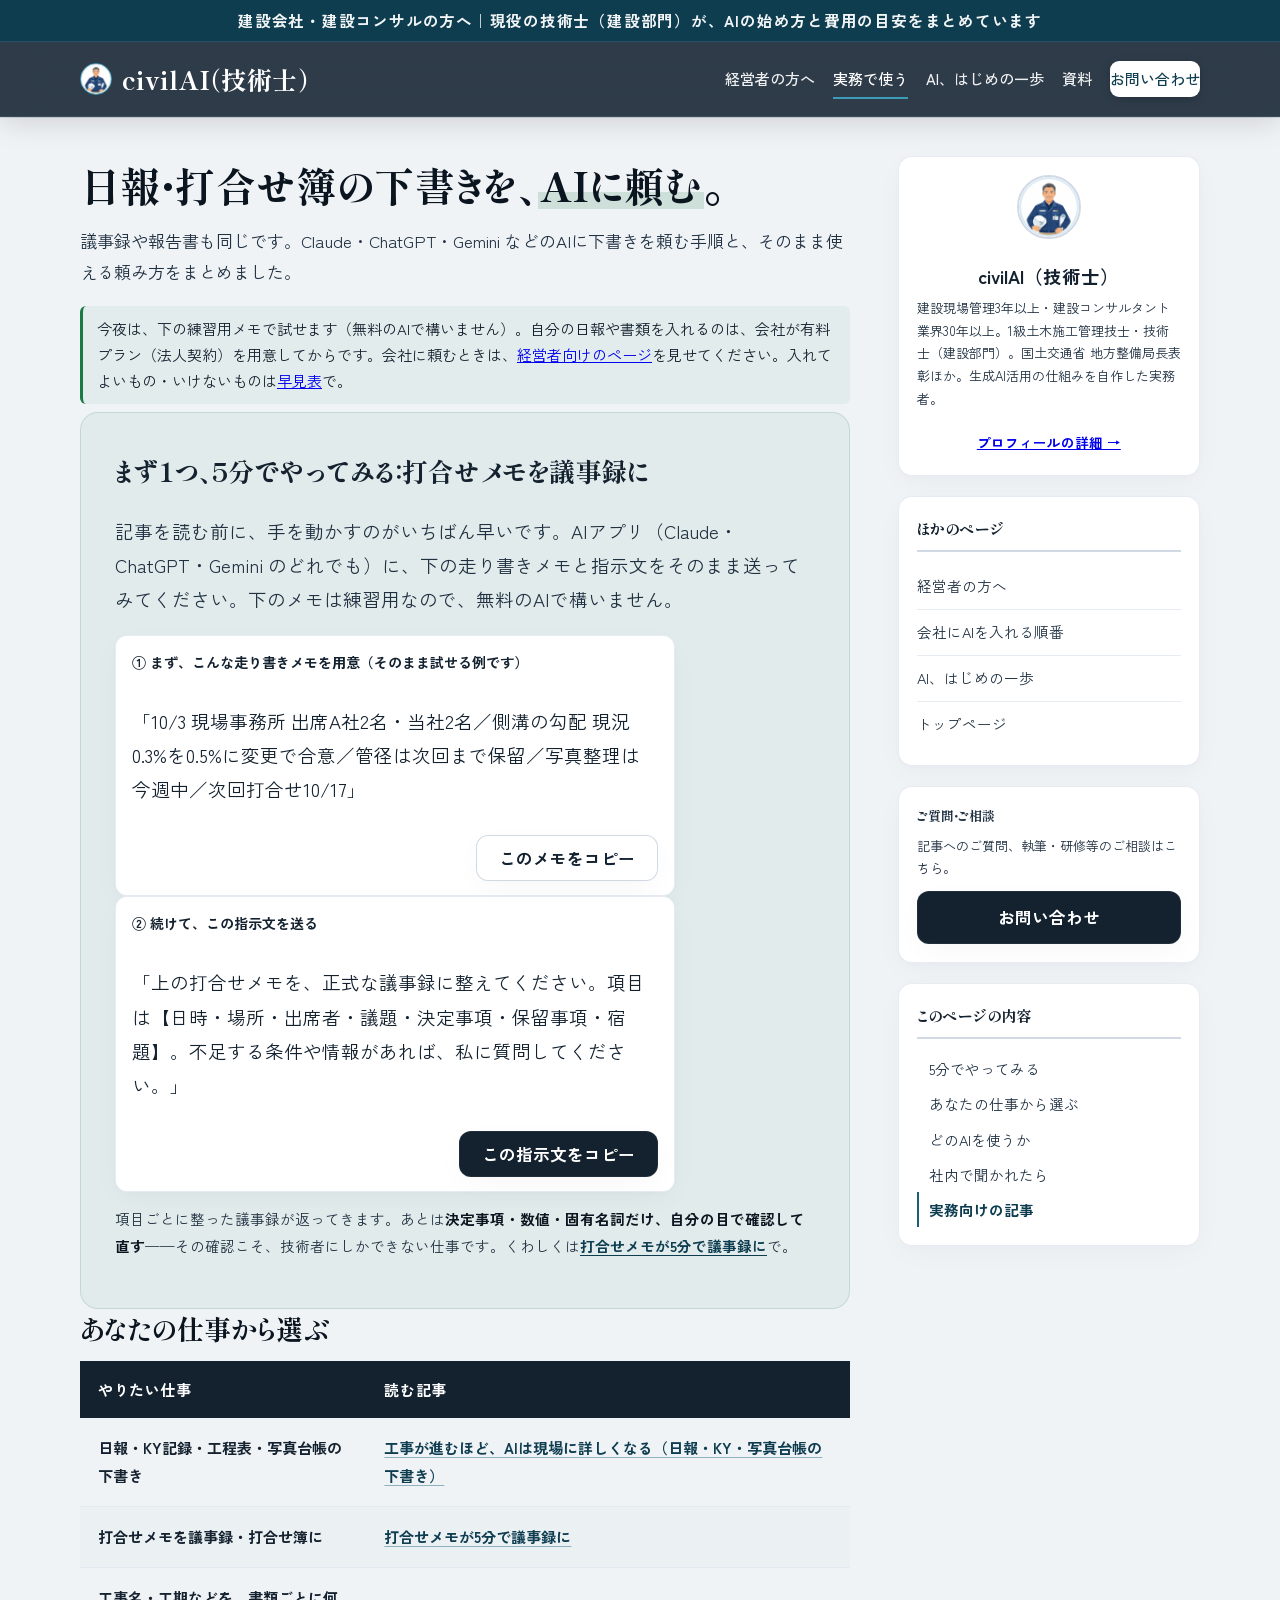
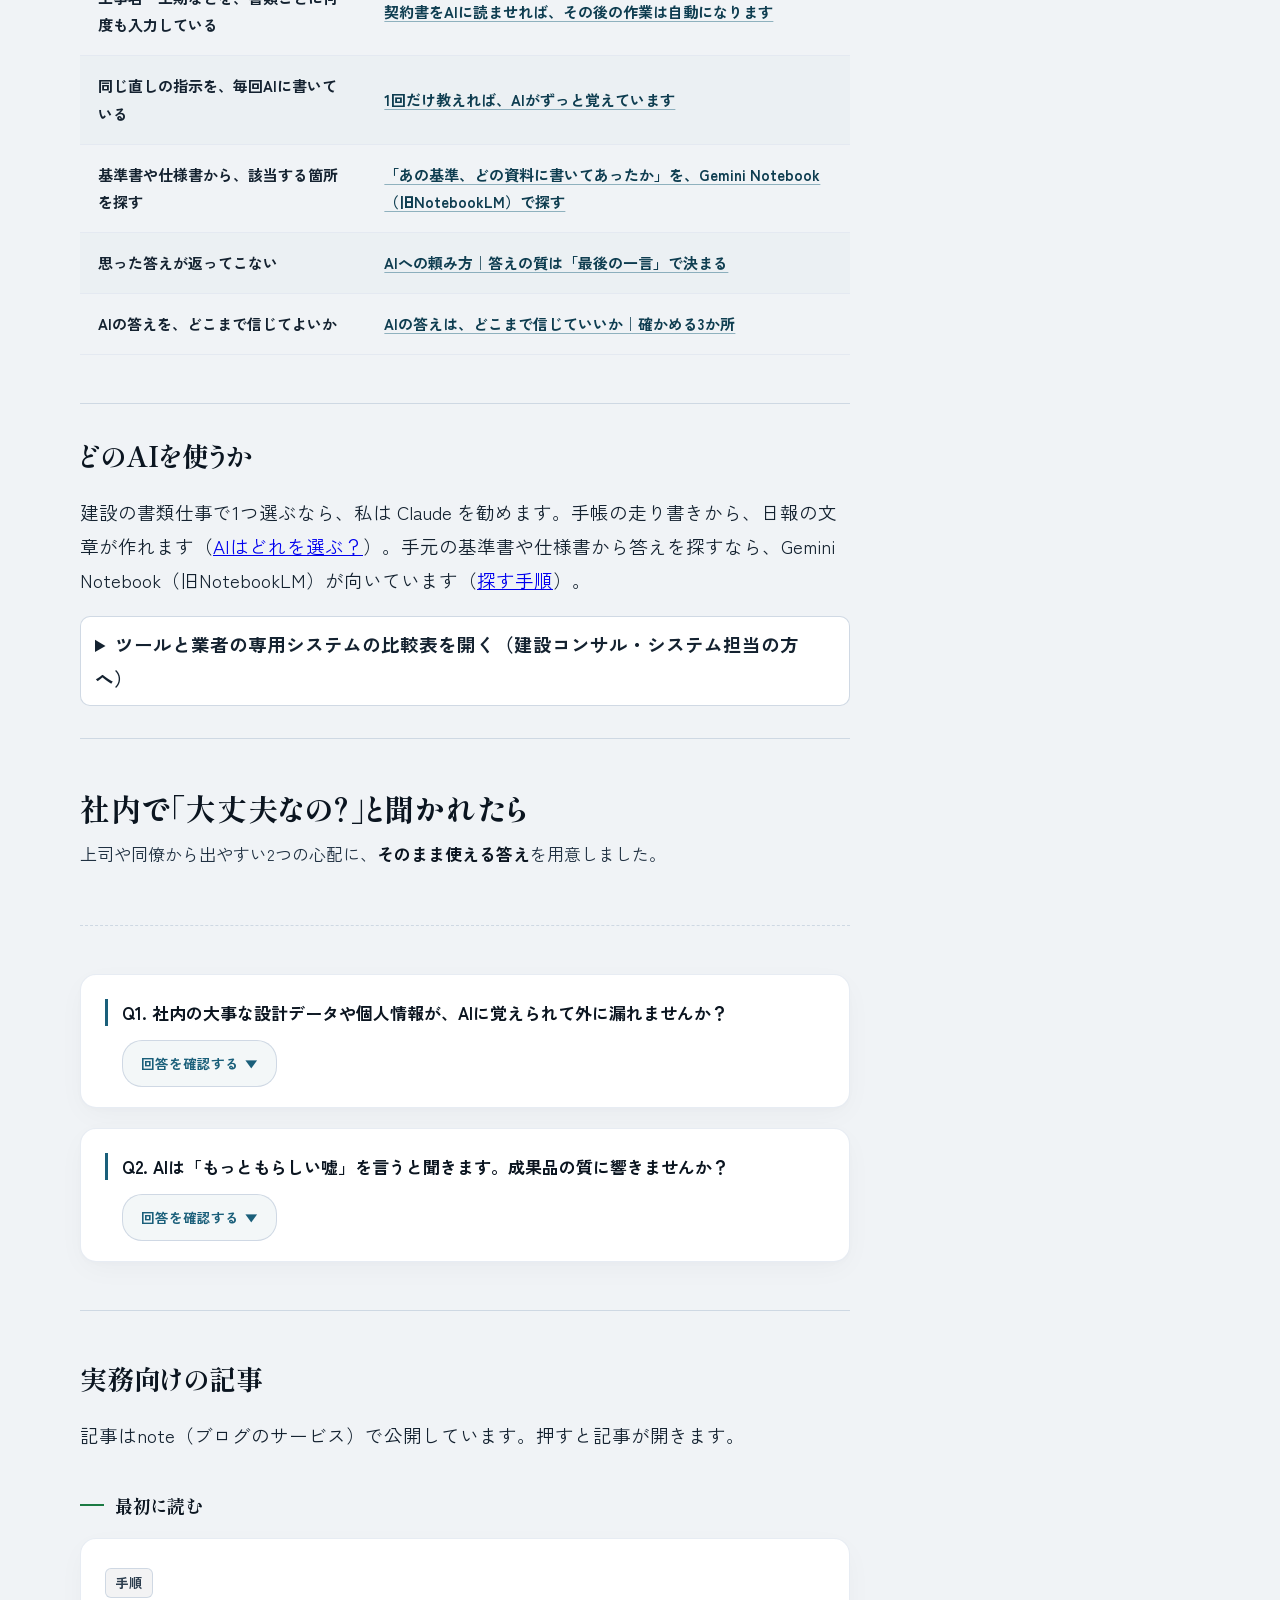
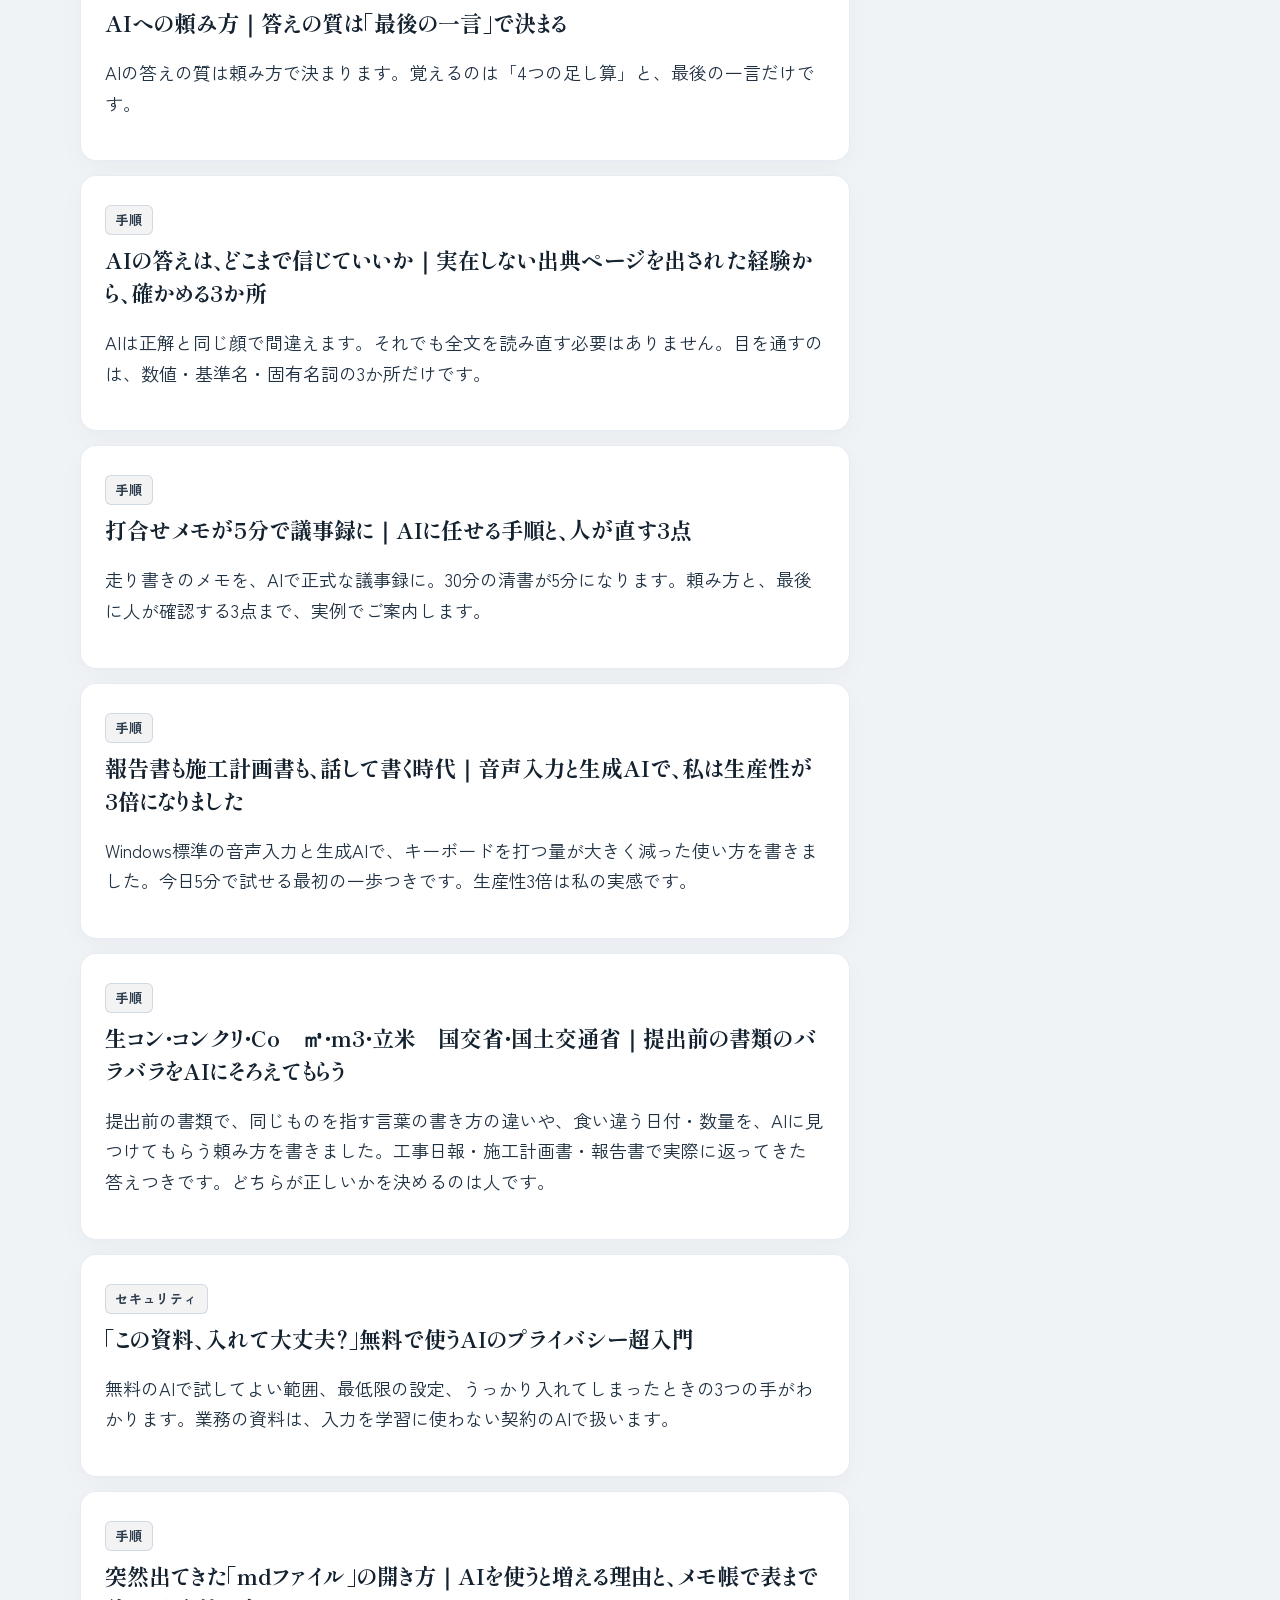
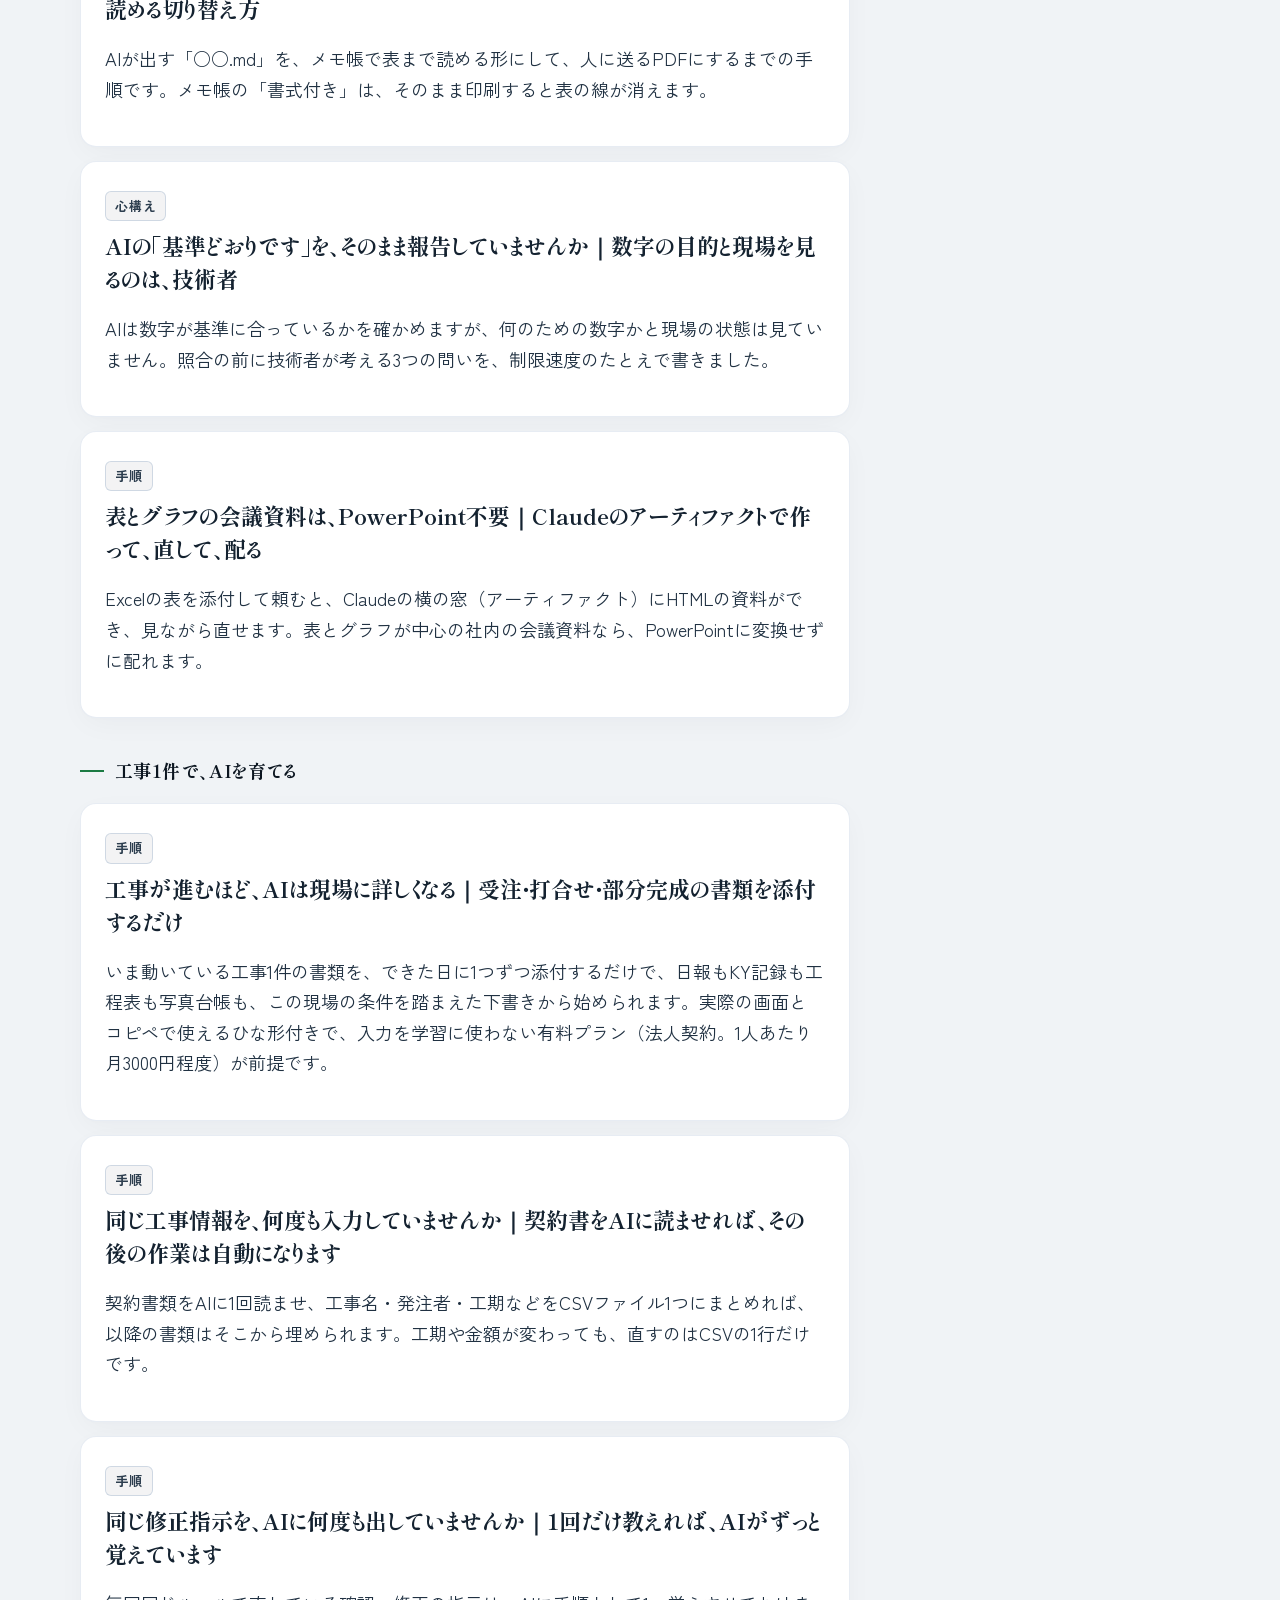
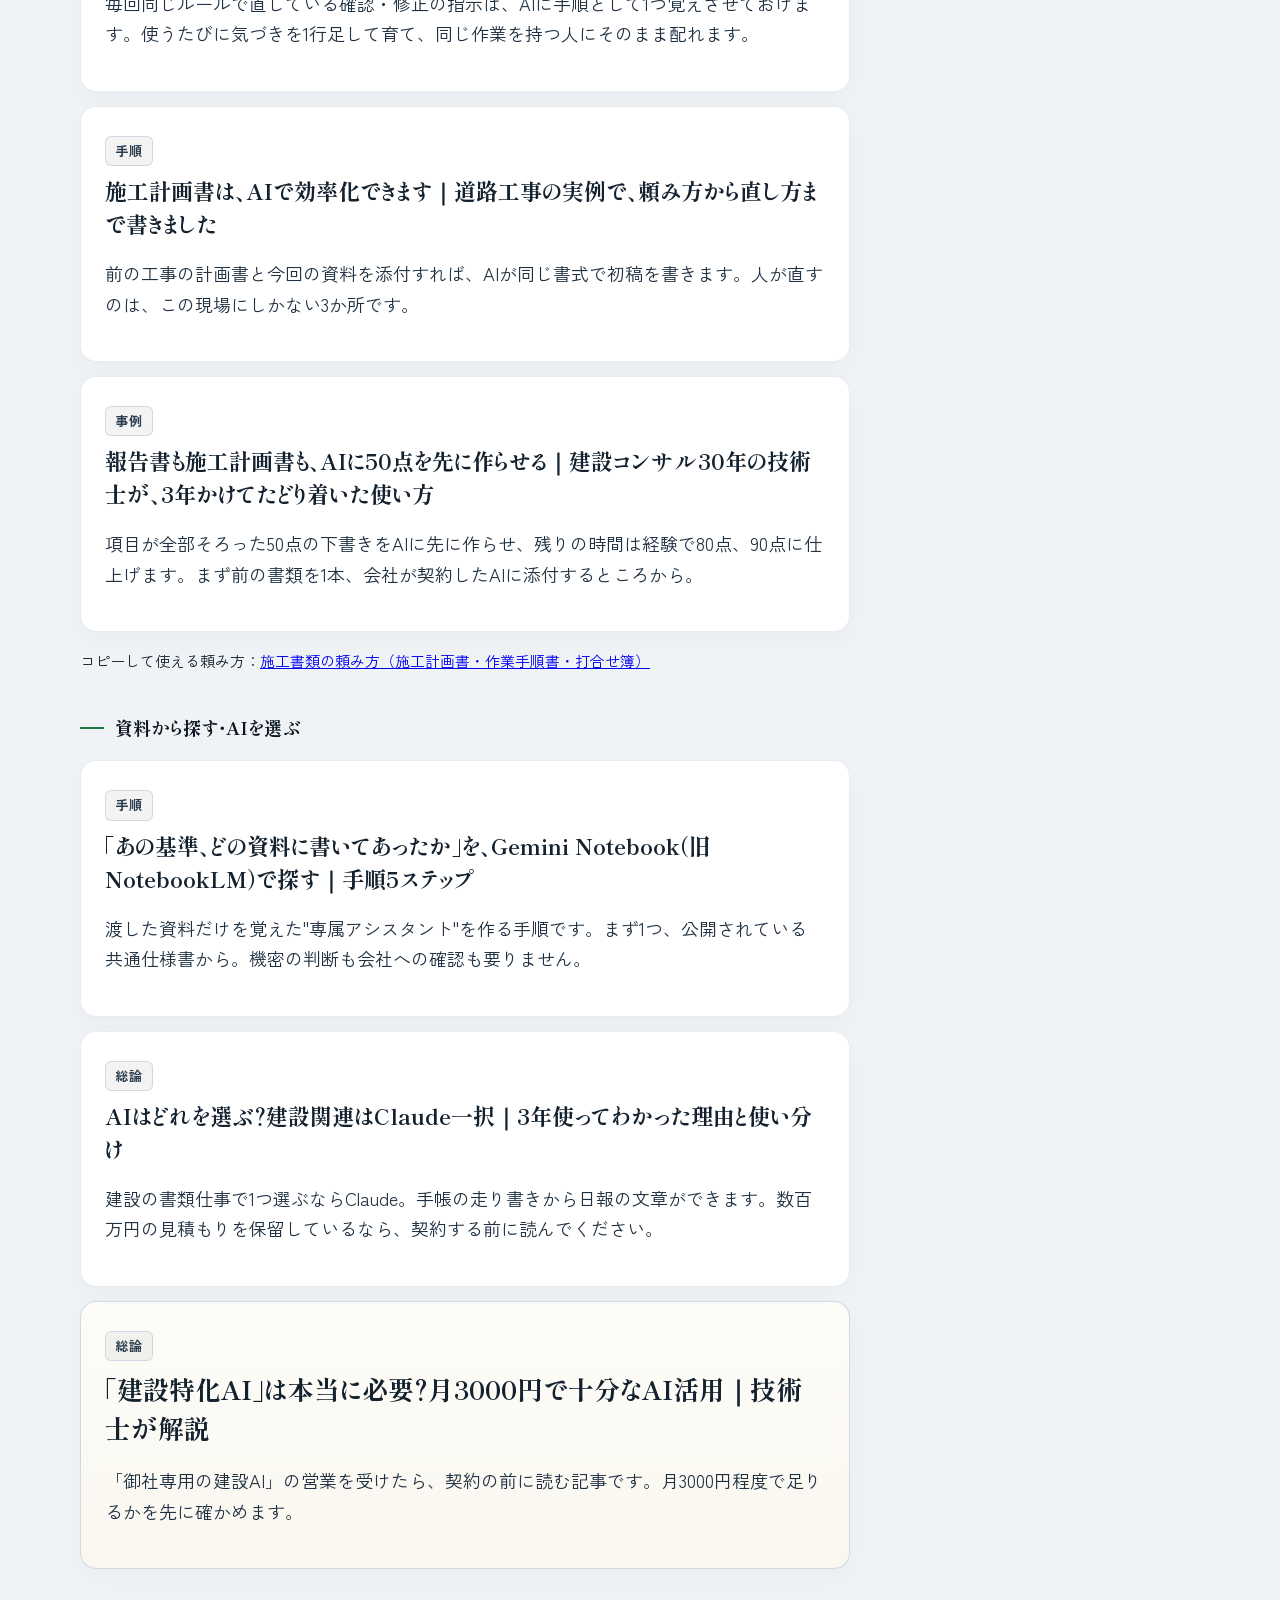
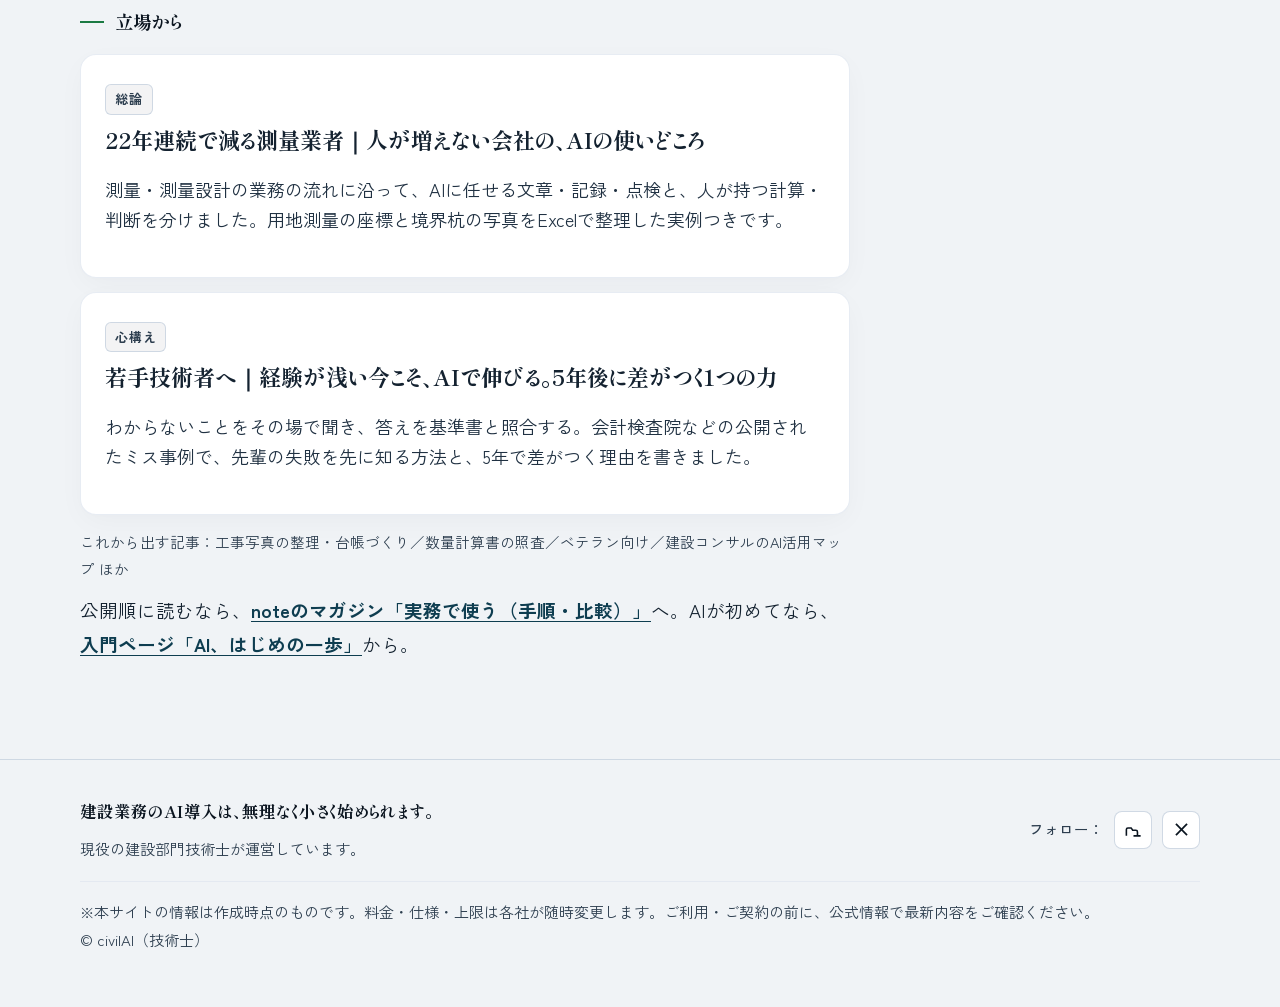
==== commit 6beb3df8: "更新: 記事「表とグラフの会議資料は、PowerPoint不要」のカード・お知らせ・順番の1行を追加" ====
--- a/genba.html
+++ b/genba.html
@@ -250,6 +250,7 @@
             <a id="art-privacy" class="art" href="https://note.com/civilai/n/n33f03f318f5d" target="_blank" rel="noopener"><span class="tagn">セキュリティ</span><div class="at">「この資料、入れて大丈夫？」無料で使うAIのプライバシー超入門</div><p class="ad">無料のAIで試してよい範囲、最低限の設定、うっかり入れてしまったときの3つの手がわかります。業務の資料は、入力を学習に使わない契約のAIで扱います。</p></a>
             <a id="art-md-file" class="art" href="https://note.com/civilai/n/n30303806ea71" target="_blank" rel="noopener"><span class="tagn">手順</span><div class="at">突然出てきた「mdファイル」の開き方｜AIを使うと増える理由と、メモ帳で表まで読める切り替え方</div><p class="ad">AIが出す「○○.md」を、メモ帳で表まで読める形にして、人に送るPDFにするまでの手順です。メモ帳の「書式付き」は、そのまま印刷すると表の線が消えます。</p></a>
             <a id="art-ai-vs-engineer" class="art" href="https://note.com/civilai/n/n3f210765451b" target="_blank" rel="noopener"><span class="tagn">心構え</span><div class="at">AIの「基準どおりです」を、そのまま報告していませんか｜数字の目的と現場を見るのは、技術者</div><p class="ad">AIは数字が基準に合っているかを確かめますが、何のための数字かと現場の状態は見ていません。照合の前に技術者が考える3つの問いを、制限速度のたとえで書きました。</p></a>
+            <a id="art-html-share" class="art" href="https://note.com/civilai/n/n7347e78b7d5e" target="_blank" rel="noopener"><span class="tagn">手順</span><div class="at">表とグラフの会議資料は、PowerPoint不要｜Claudeのアーティファクトで作って、直して、配る</div><p class="ad">Excelの表を添付して頼むと、Claudeの横の窓（アーティファクト）にHTMLの資料ができ、見ながら直せます。表とグラフが中心の社内の会議資料なら、PowerPointに変換せずに配れます。</p></a>
           </div>
 
           <p class="art-group">工事1件で、AIを育てる</p>
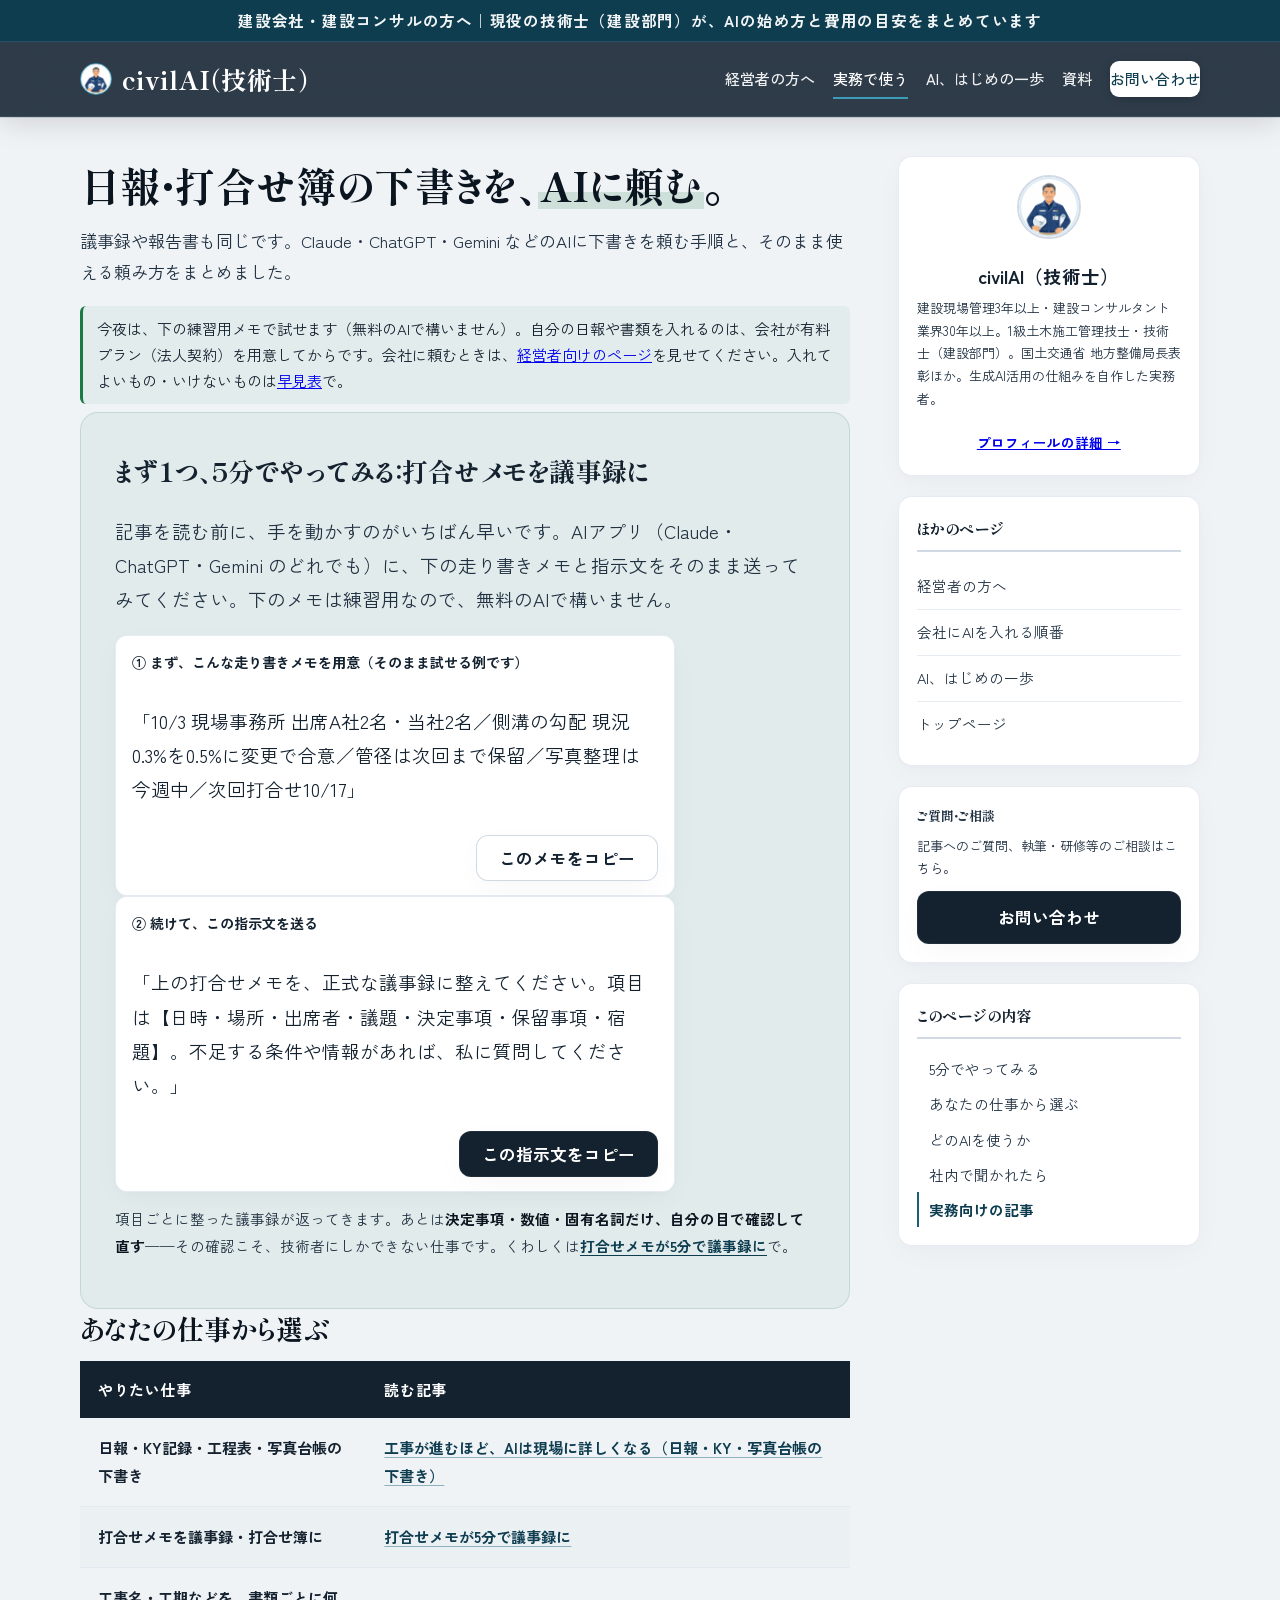
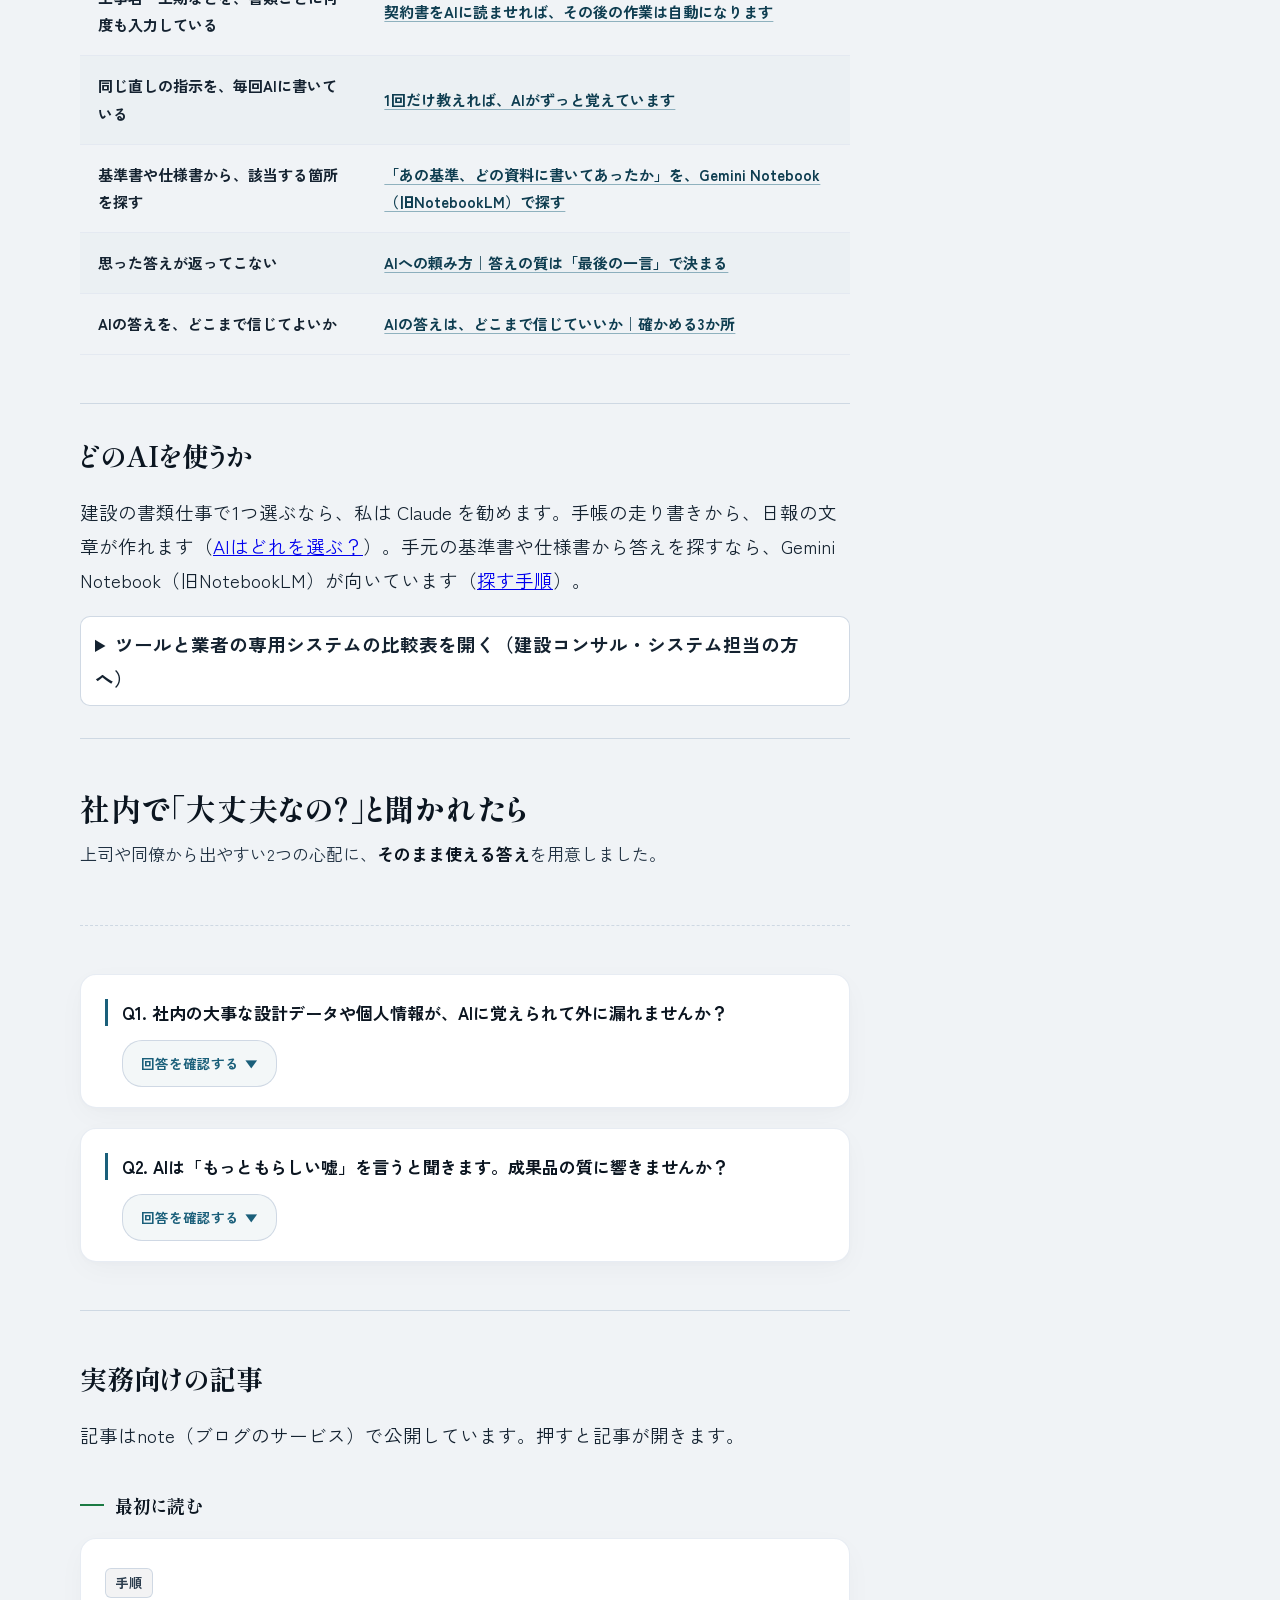
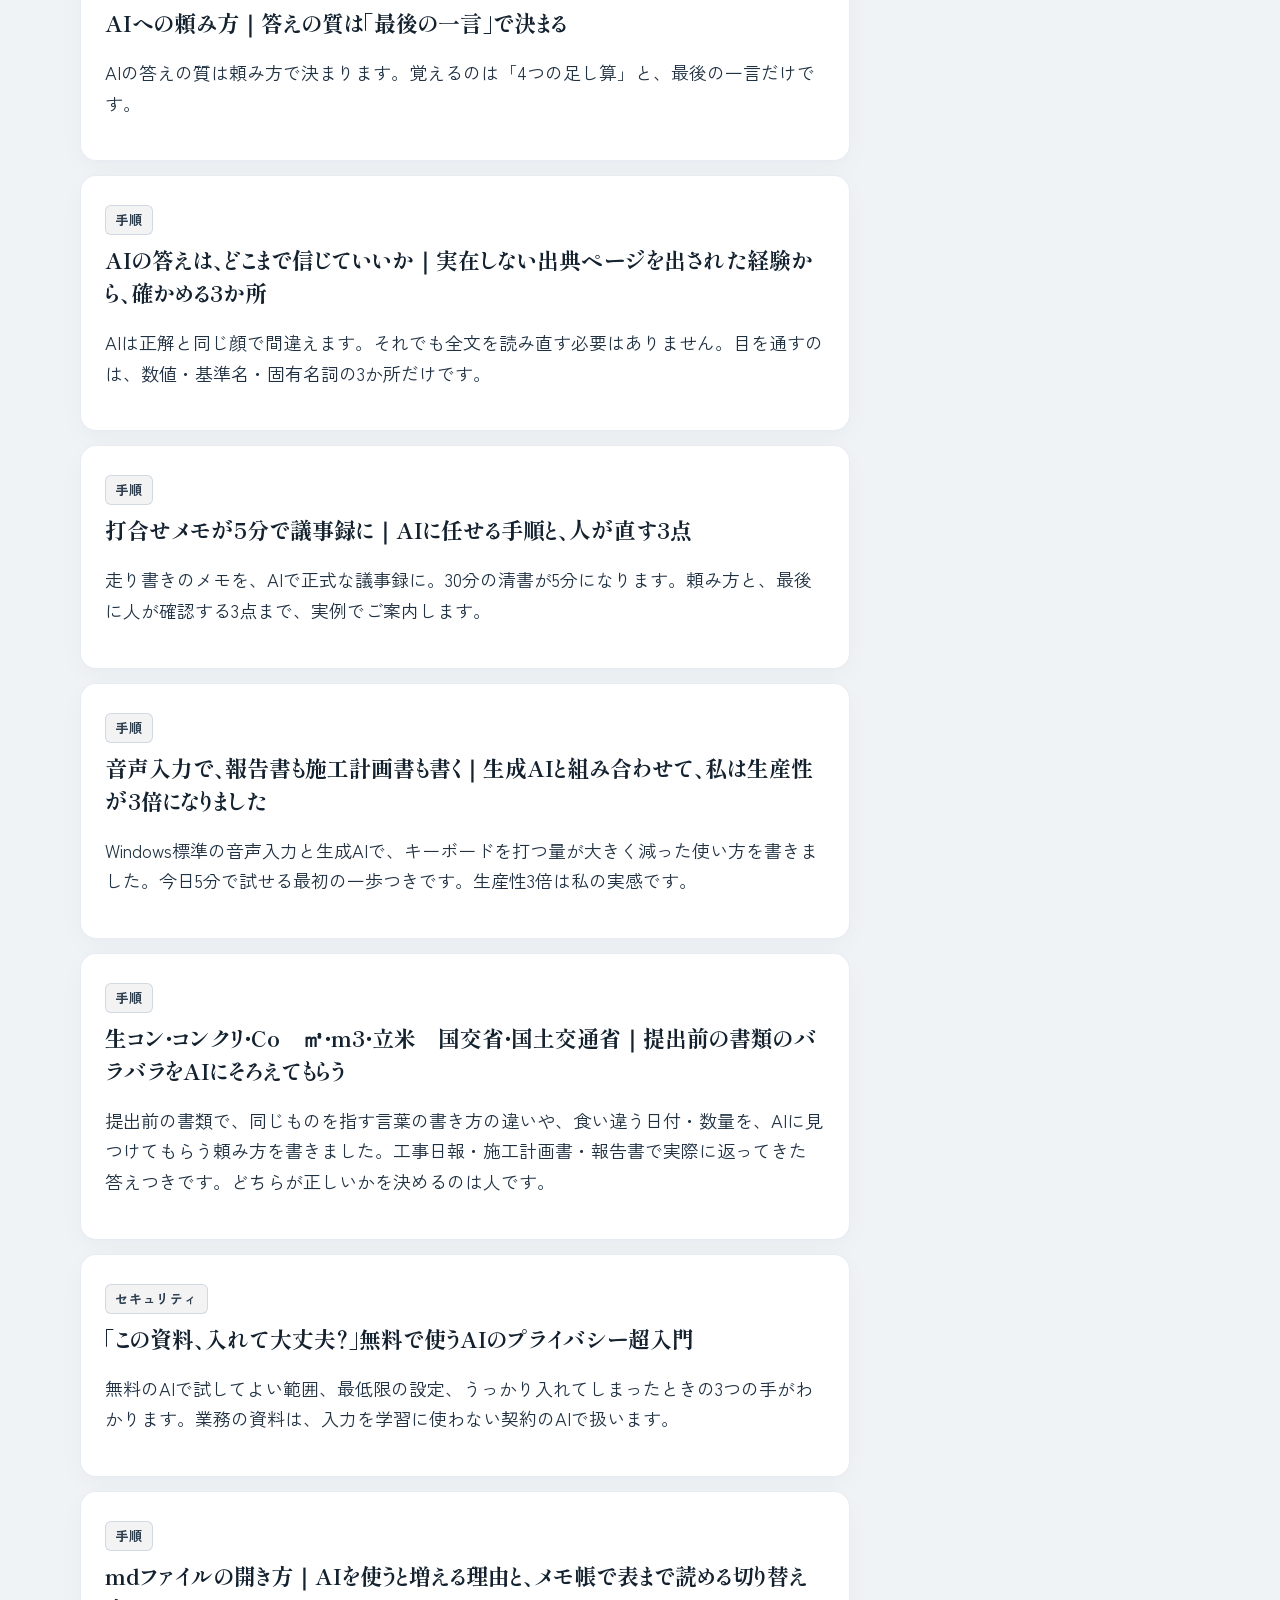
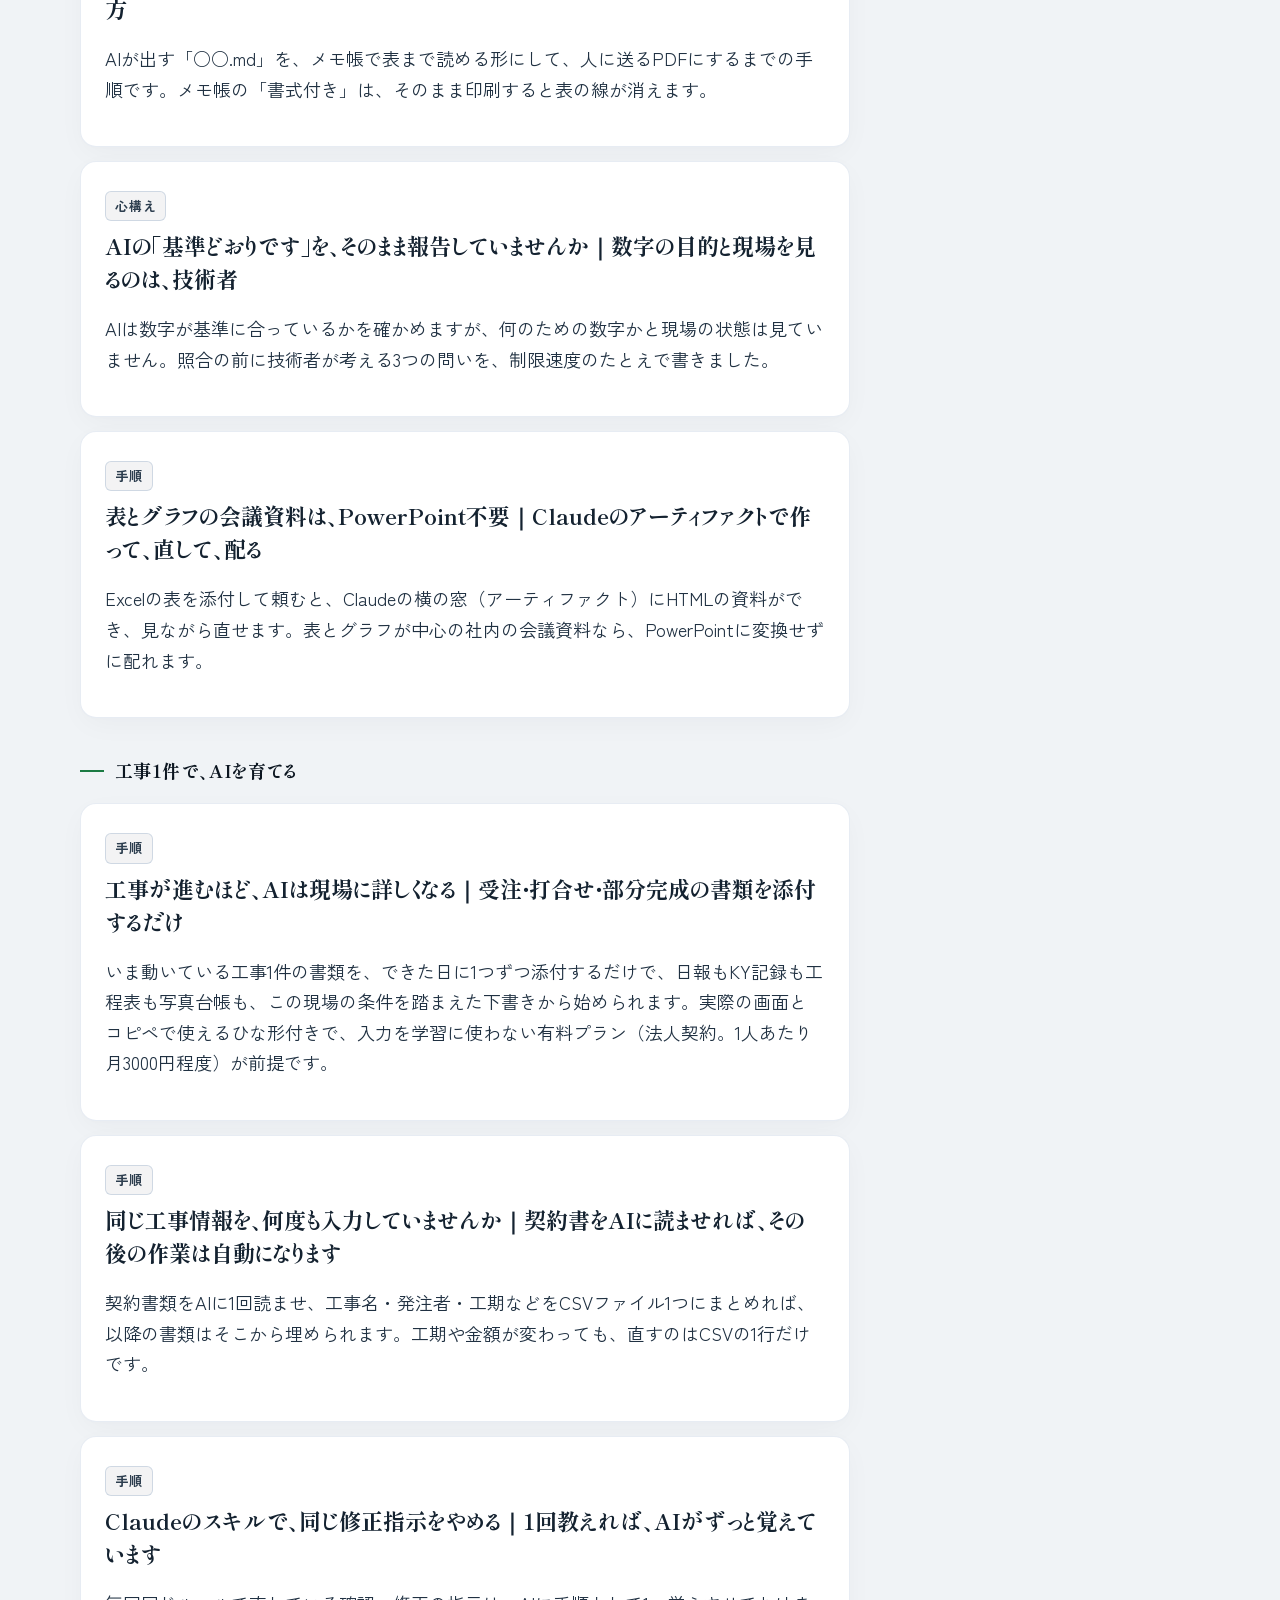
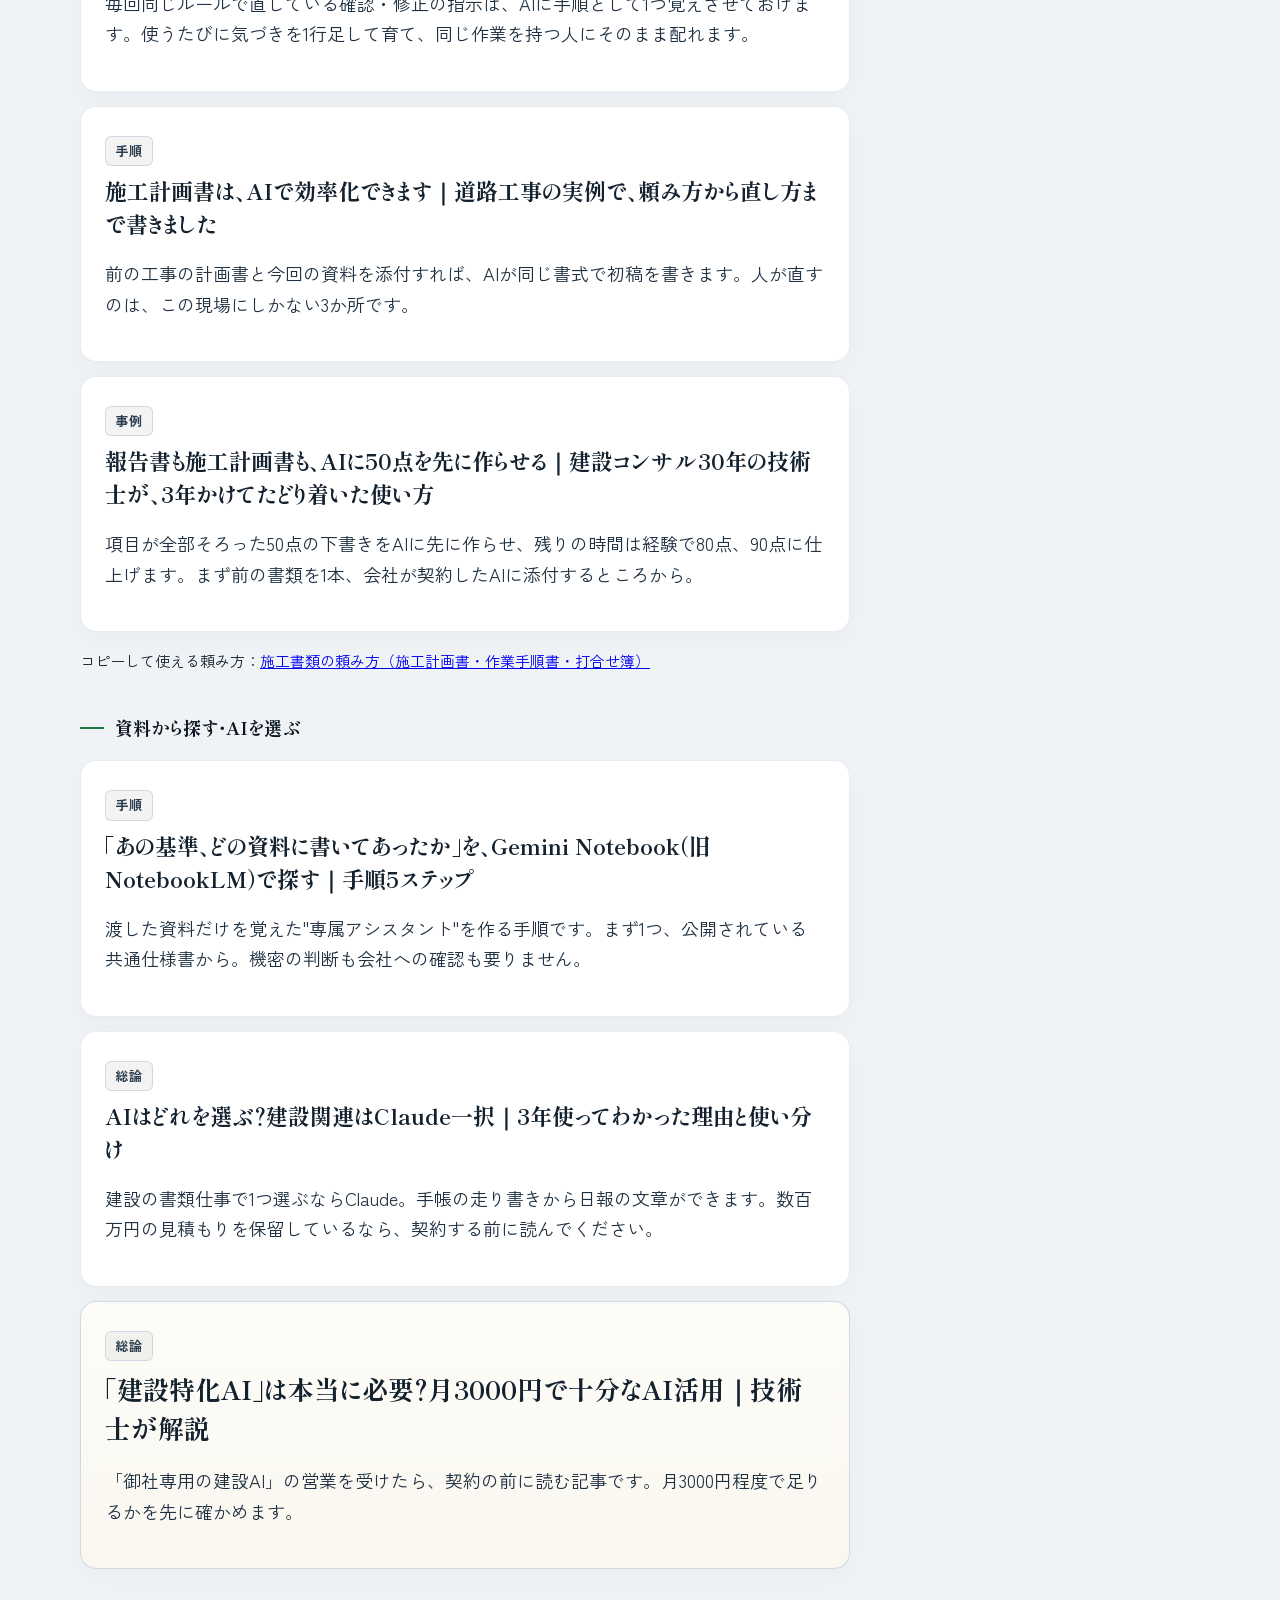
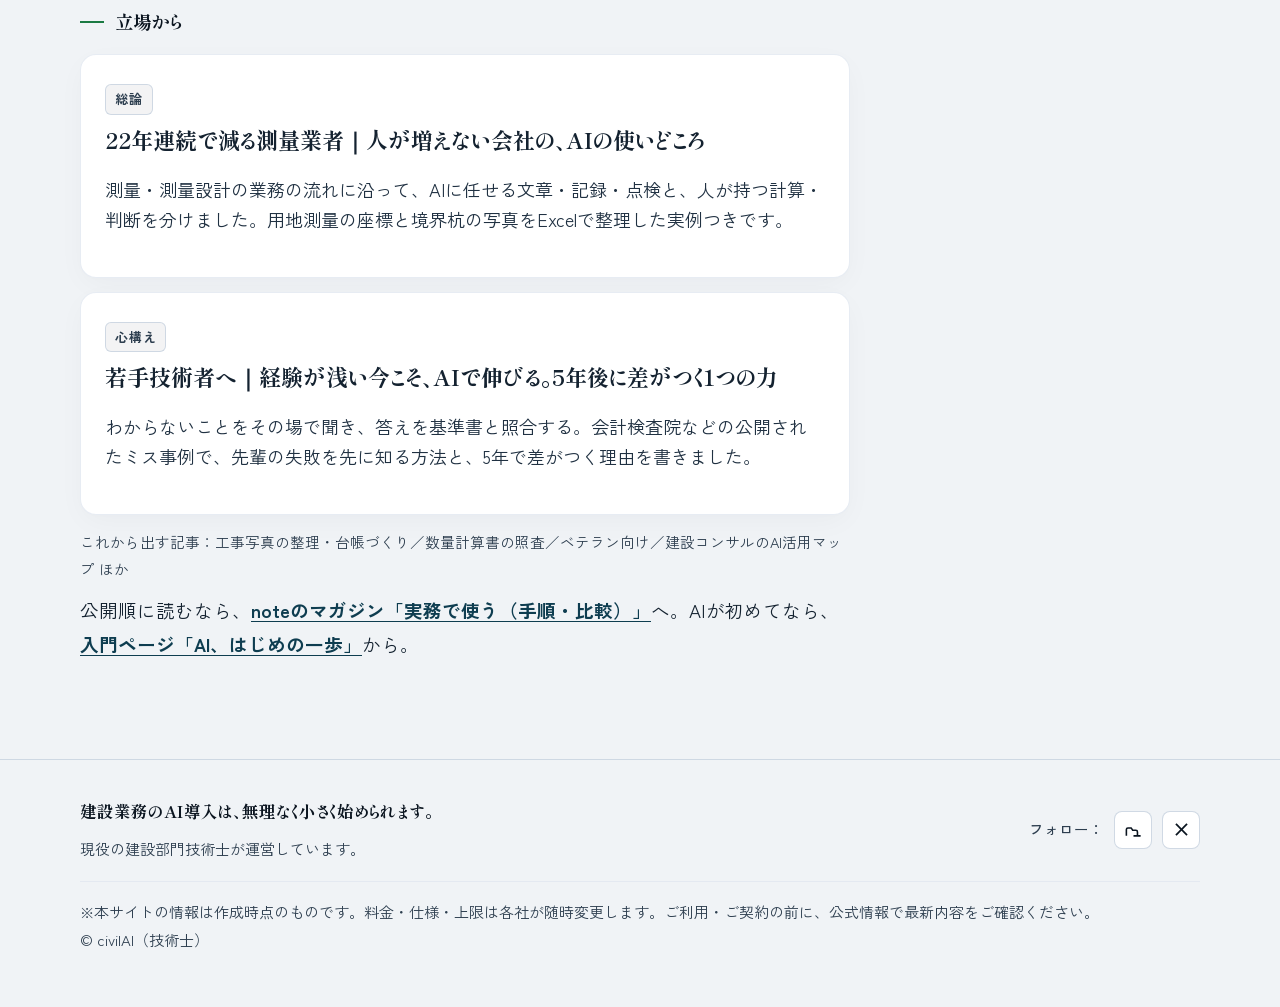
==== commit 53c98fd1: "改題: note7本の新しい題名にカードと案内リンクを合わせた Co-Authored-By: Claude Opus 5.5 <noreply@anthropic.com>" ====
--- a/genba.html
+++ b/genba.html
@@ -18,8 +18,8 @@
 <link rel="stylesheet" href="css/style.css">
 <!-- OGP画像・favicon・canonical・構造化データ（公開URL確定済み。変更時は tools/set_site_url.py を再実行） -->
 <meta property="og:url" content="https://civil-ai-study.github.io/civilai-site/genba.html">
-<meta property="og:image" content="https://civil-ai-study.github.io/civilai-site/images/hero_illustration.png">
-<meta name="twitter:image" content="https://civil-ai-study.github.io/civilai-site/images/hero_illustration.png">
+<meta property="og:image" content="https://civil-ai-study.github.io/civilai-site/images/og_bridge.jpg">
+<meta name="twitter:image" content="https://civil-ai-study.github.io/civilai-site/images/og_bridge.jpg">
 <link rel="canonical" href="https://civil-ai-study.github.io/civilai-site/genba.html">
 <link rel="icon" type="image/svg+xml" href="favicon.svg">
 <link rel="apple-touch-icon" href="images/avatar_engineer.png">
@@ -245,10 +245,10 @@
             <a id="art-tanomikata" class="art" href="https://note.com/civilai/n/n8abf720067d7" target="_blank" rel="noopener"><span class="tagn">手順</span><div class="at">AIへの頼み方｜答えの質は「最後の一言」で決まる</div><p class="ad">AIの答えの質は頼み方で決まります。覚えるのは「4つの足し算」と、最後の一言だけです。</p></a>
             <a id="art-tashikamekata" class="art" href="https://note.com/civilai/n/nb8b45b7b3496" target="_blank" rel="noopener"><span class="tagn">手順</span><div class="at">AIの答えは、どこまで信じていいか｜実在しない出典ページを出された経験から、確かめる3か所</div><p class="ad">AIは正解と同じ顔で間違えます。それでも全文を読み直す必要はありません。目を通すのは、数値・基準名・固有名詞の3か所だけです。</p></a>
             <a id="art-minutes" class="art" href="https://note.com/civilai/n/n67f9bfb74646" target="_blank" rel="noopener"><span class="tagn">手順</span><div class="at">打合せメモが5分で議事録に｜AIに任せる手順と、人が直す3点</div><p class="ad">走り書きのメモを、AIで正式な議事録に。30分の清書が5分になります。頼み方と、最後に人が確認する3点まで、実例でご案内します。</p></a>
-            <a id="art-voice-input" class="art" href="https://note.com/civilai/n/nb0c8add4ba20" target="_blank" rel="noopener"><span class="tagn">手順</span><div class="at">報告書も施工計画書も、話して書く時代｜音声入力と生成AIで、私は生産性が3倍になりました</div><p class="ad">Windows標準の音声入力と生成AIで、キーボードを打つ量が大きく減った使い方を書きました。今日5分で試せる最初の一歩つきです。生産性3倍は私の実感です。</p></a>
+            <a id="art-voice-input" class="art" href="https://note.com/civilai/n/nb0c8add4ba20" target="_blank" rel="noopener"><span class="tagn">手順</span><div class="at">音声入力で、報告書も施工計画書も書く｜生成AIと組み合わせて、私は生産性が3倍になりました</div><p class="ad">Windows標準の音声入力と生成AIで、キーボードを打つ量が大きく減った使い方を書きました。今日5分で試せる最初の一歩つきです。生産性3倍は私の実感です。</p></a>
             <a id="art-proofread" class="art" href="https://note.com/civilai/n/na4388882e46a" target="_blank" rel="noopener"><span class="tagn">手順</span><div class="at">生コン・コンクリ・Co　㎥・m3・立米　国交省・国土交通省｜提出前の書類のバラバラをAIにそろえてもらう</div><p class="ad">提出前の書類で、同じものを指す言葉の書き方の違いや、食い違う日付・数量を、AIに見つけてもらう頼み方を書きました。工事日報・施工計画書・報告書で実際に返ってきた答えつきです。どちらが正しいかを決めるのは人です。</p></a>
             <a id="art-privacy" class="art" href="https://note.com/civilai/n/n33f03f318f5d" target="_blank" rel="noopener"><span class="tagn">セキュリティ</span><div class="at">「この資料、入れて大丈夫？」無料で使うAIのプライバシー超入門</div><p class="ad">無料のAIで試してよい範囲、最低限の設定、うっかり入れてしまったときの3つの手がわかります。業務の資料は、入力を学習に使わない契約のAIで扱います。</p></a>
-            <a id="art-md-file" class="art" href="https://note.com/civilai/n/n30303806ea71" target="_blank" rel="noopener"><span class="tagn">手順</span><div class="at">突然出てきた「mdファイル」の開き方｜AIを使うと増える理由と、メモ帳で表まで読める切り替え方</div><p class="ad">AIが出す「○○.md」を、メモ帳で表まで読める形にして、人に送るPDFにするまでの手順です。メモ帳の「書式付き」は、そのまま印刷すると表の線が消えます。</p></a>
+            <a id="art-md-file" class="art" href="https://note.com/civilai/n/n30303806ea71" target="_blank" rel="noopener"><span class="tagn">手順</span><div class="at">mdファイルの開き方｜AIを使うと増える理由と、メモ帳で表まで読める切り替え方</div><p class="ad">AIが出す「○○.md」を、メモ帳で表まで読める形にして、人に送るPDFにするまでの手順です。メモ帳の「書式付き」は、そのまま印刷すると表の線が消えます。</p></a>
             <a id="art-ai-vs-engineer" class="art" href="https://note.com/civilai/n/n3f210765451b" target="_blank" rel="noopener"><span class="tagn">心構え</span><div class="at">AIの「基準どおりです」を、そのまま報告していませんか｜数字の目的と現場を見るのは、技術者</div><p class="ad">AIは数字が基準に合っているかを確かめますが、何のための数字かと現場の状態は見ていません。照合の前に技術者が考える3つの問いを、制限速度のたとえで書きました。</p></a>
             <a id="art-html-share" class="art" href="https://note.com/civilai/n/n7347e78b7d5e" target="_blank" rel="noopener"><span class="tagn">手順</span><div class="at">表とグラフの会議資料は、PowerPoint不要｜Claudeのアーティファクトで作って、直して、配る</div><p class="ad">Excelの表を添付して頼むと、Claudeの横の窓（アーティファクト）にHTMLの資料ができ、見ながら直せます。表とグラフが中心の社内の会議資料なら、PowerPointに変換せずに配れます。</p></a>
           </div>
@@ -257,7 +257,7 @@
           <div class="art-grid">
             <a id="art-claude" class="art" href="https://note.com/civilai/n/n58a073b91a18" target="_blank" rel="noopener"><span class="tagn">手順</span><div class="at">工事が進むほど、AIは現場に詳しくなる｜受注・打合せ・部分完成の書類を添付するだけ</div><p class="ad">いま動いている工事1件の書類を、できた日に1つずつ添付するだけで、日報もKY記録も工程表も写真台帳も、この現場の条件を踏まえた下書きから始められます。実際の画面とコピペで使えるひな形付きで、入力を学習に使わない有料プラン（法人契約。1人あたり月3000円程度）が前提です。</p></a>
             <a id="art-master-data" class="art" href="https://note.com/civilai/n/n62de98d5bdc0" target="_blank" rel="noopener"><span class="tagn">手順</span><div class="at">同じ工事情報を、何度も入力していませんか｜契約書をAIに読ませれば、その後の作業は自動になります</div><p class="ad">契約書類をAIに1回読ませ、工事名・発注者・工期などをCSVファイル1つにまとめれば、以降の書類はそこから埋められます。工期や金額が変わっても、直すのはCSVの1行だけです。</p></a>
-            <a id="art-skill" class="art" href="https://note.com/civilai/n/n70691bac3c3c" target="_blank" rel="noopener"><span class="tagn">手順</span><div class="at">同じ修正指示を、AIに何度も出していませんか｜1回だけ教えれば、AIがずっと覚えています</div><p class="ad">毎回同じルールで直している確認・修正の指示は、AIに手順として1つ覚えさせておけます。使うたびに気づきを1行足して育て、同じ作業を持つ人にそのまま配れます。</p></a>
+            <a id="art-skill" class="art" href="https://note.com/civilai/n/n70691bac3c3c" target="_blank" rel="noopener"><span class="tagn">手順</span><div class="at">Claudeのスキルで、同じ修正指示をやめる｜1回教えれば、AIがずっと覚えています</div><p class="ad">毎回同じルールで直している確認・修正の指示は、AIに手順として1つ覚えさせておけます。使うたびに気づきを1行足して育て、同じ作業を持つ人にそのまま配れます。</p></a>
             <a id="art-sekokeikaku" class="art" href="https://note.com/civilai/n/n3bdb43b26d39" target="_blank" rel="noopener"><span class="tagn">手順</span><div class="at">施工計画書は、AIで効率化できます｜道路工事の実例で、頼み方から直し方まで書きました</div><p class="ad">前の工事の計画書と今回の資料を添付すれば、AIが同じ書式で初稿を書きます。人が直すのは、この現場にしかない3か所です。</p></a>
             <a id="art-report-50" class="art" href="https://note.com/civilai/n/n0f27dc8b33d9" target="_blank" rel="noopener"><span class="tagn">事例</span><div class="at">報告書も施工計画書も、AIに50点を先に作らせる｜建設コンサル30年の技術士が、3年かけてたどり着いた使い方</div><p class="ad">項目が全部そろった50点の下書きをAIに先に作らせ、残りの時間は経験で80点、90点に仕上げます。まず前の書類を1本、会社が契約したAIに添付するところから。</p></a>
           </div>
--- a/css/style.css
+++ b/css/style.css
@@ -3381,3 +3381,7 @@
 #tanomi .copy-text{white-space:pre-line}
 .m-h3{font-family:"Shippori Mincho",serif;font-size:18px;margin:28px 0 10px}
 @media print{.nav,.top-bar,.sidebar,.foot,.copy-btn{display:none!important}.doc-layout{display:block}}
+/* トップ画像（2026-10-22 オーナー指示）：見出しの上に、夕焼けの橋の建設現場の帯を置く（文字は重ねない＝コントラストの問題が出ない）。
+   画像は images/hero_bridge.jpg（Gemini で生成。文字・人物・黄色なし）。<img> で参照する（build_site.py は HTML が参照する画像だけを公開側へ出すため、CSSの背景指定にしない） */
+.m-hero-band{display:block;width:100%;height:clamp(120px,26vw,230px);margin:0 0 18px;border-radius:14px;object-fit:cover;object-position:68% 22%}
+@media (max-width:700px){.m-hero-band{height:132px;border-radius:12px;margin-bottom:12px;object-position:72% 20%}}
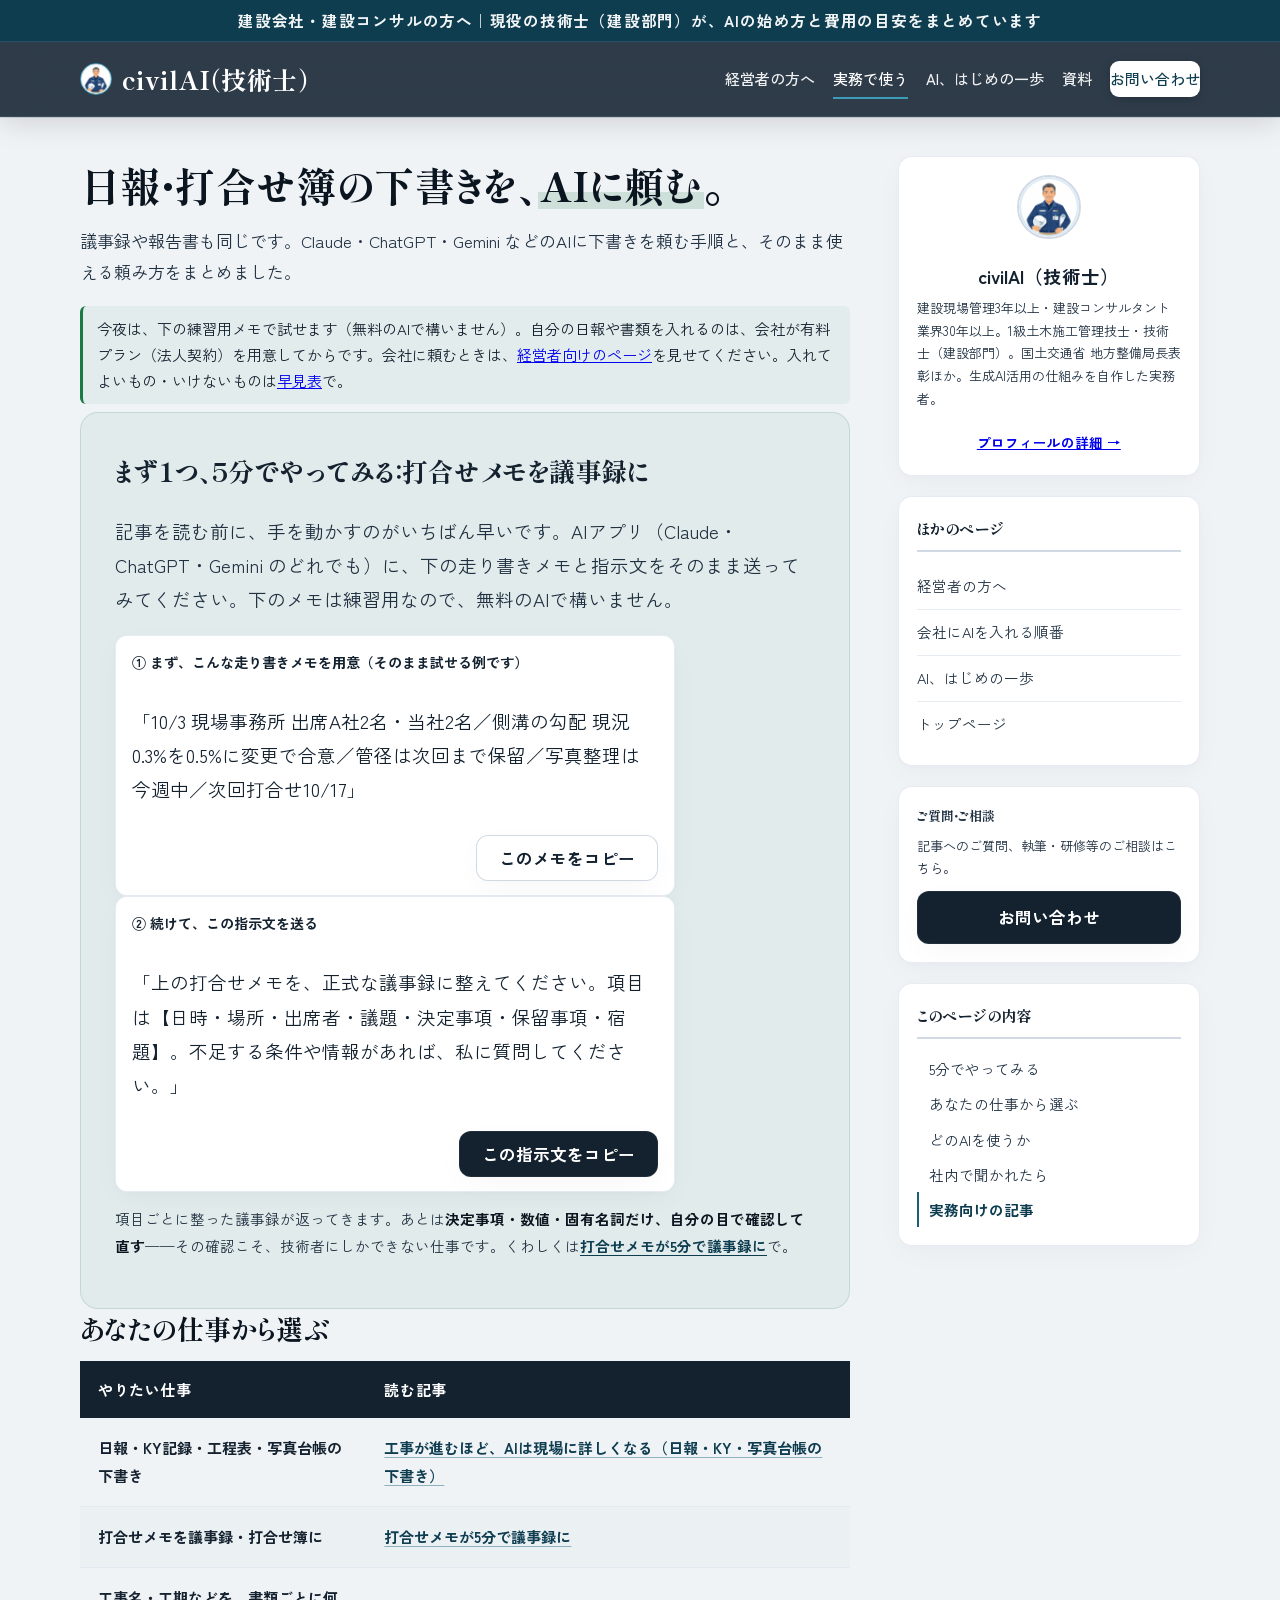
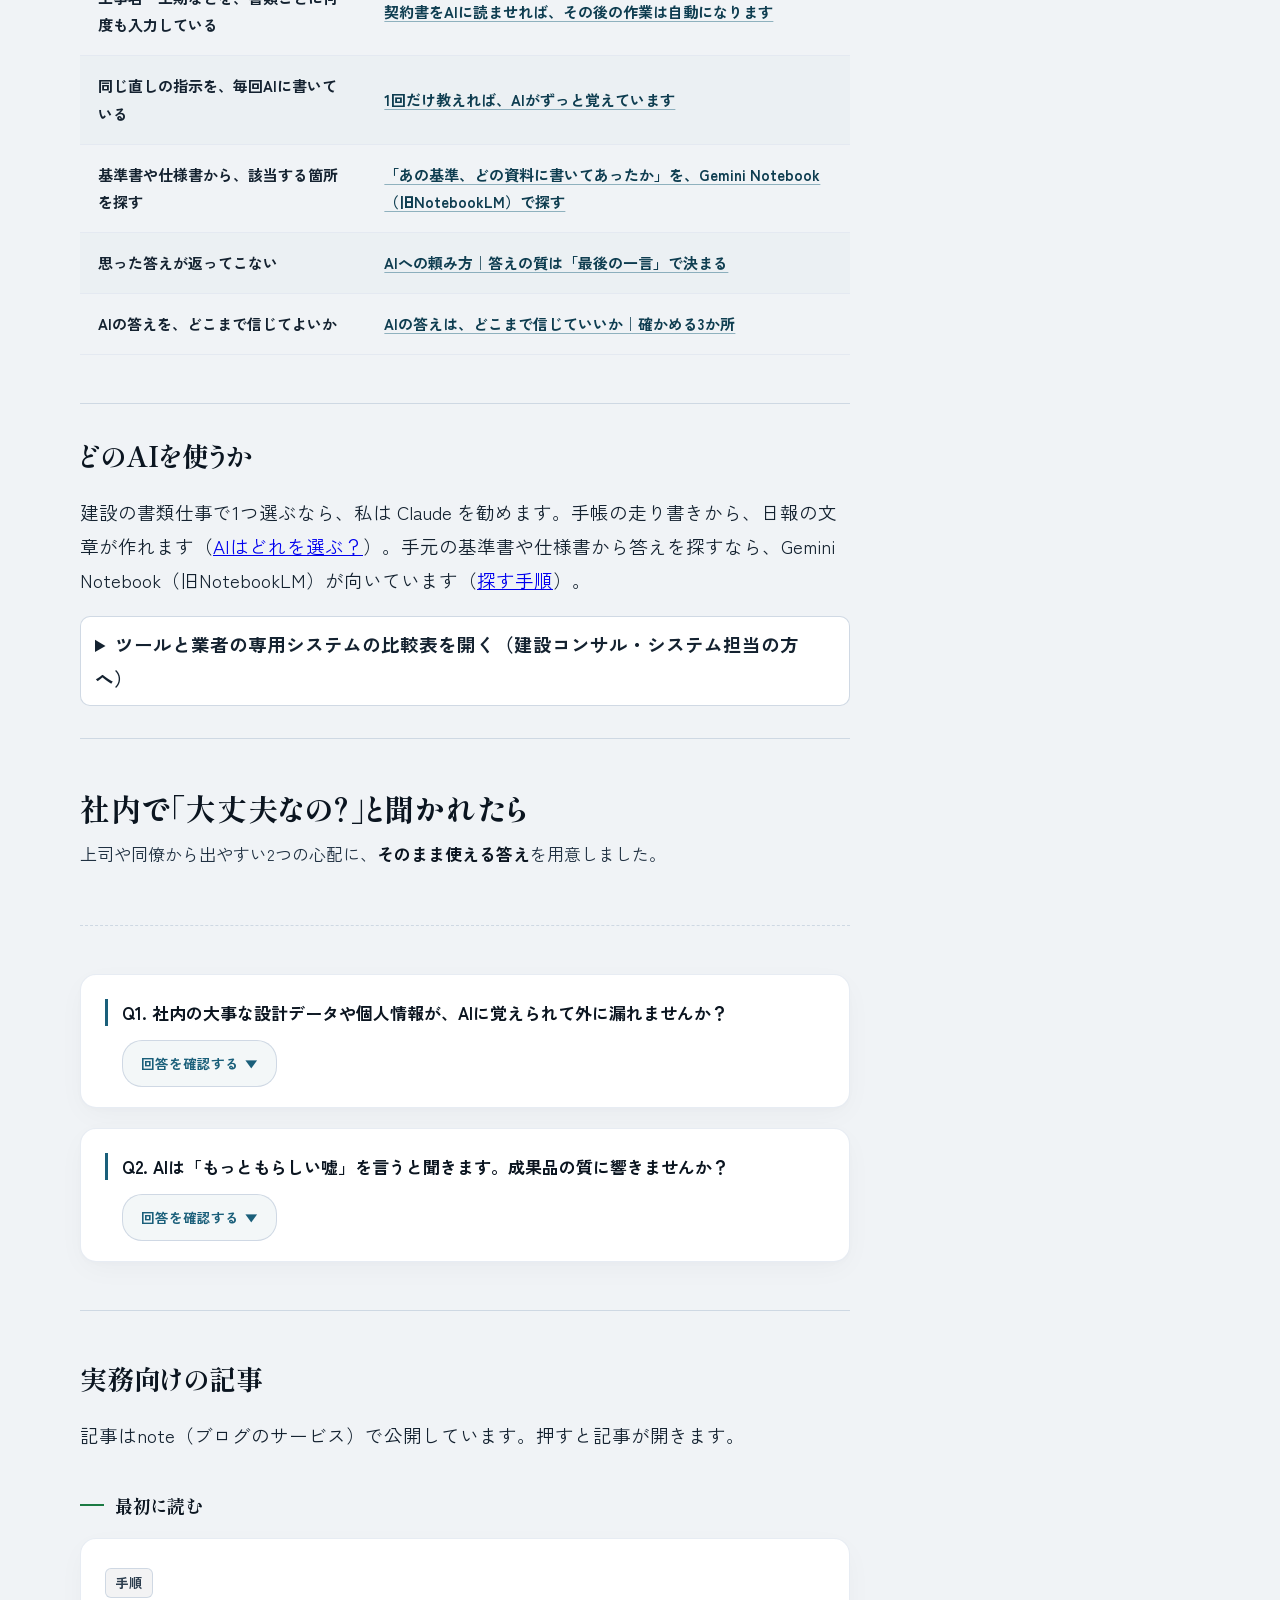
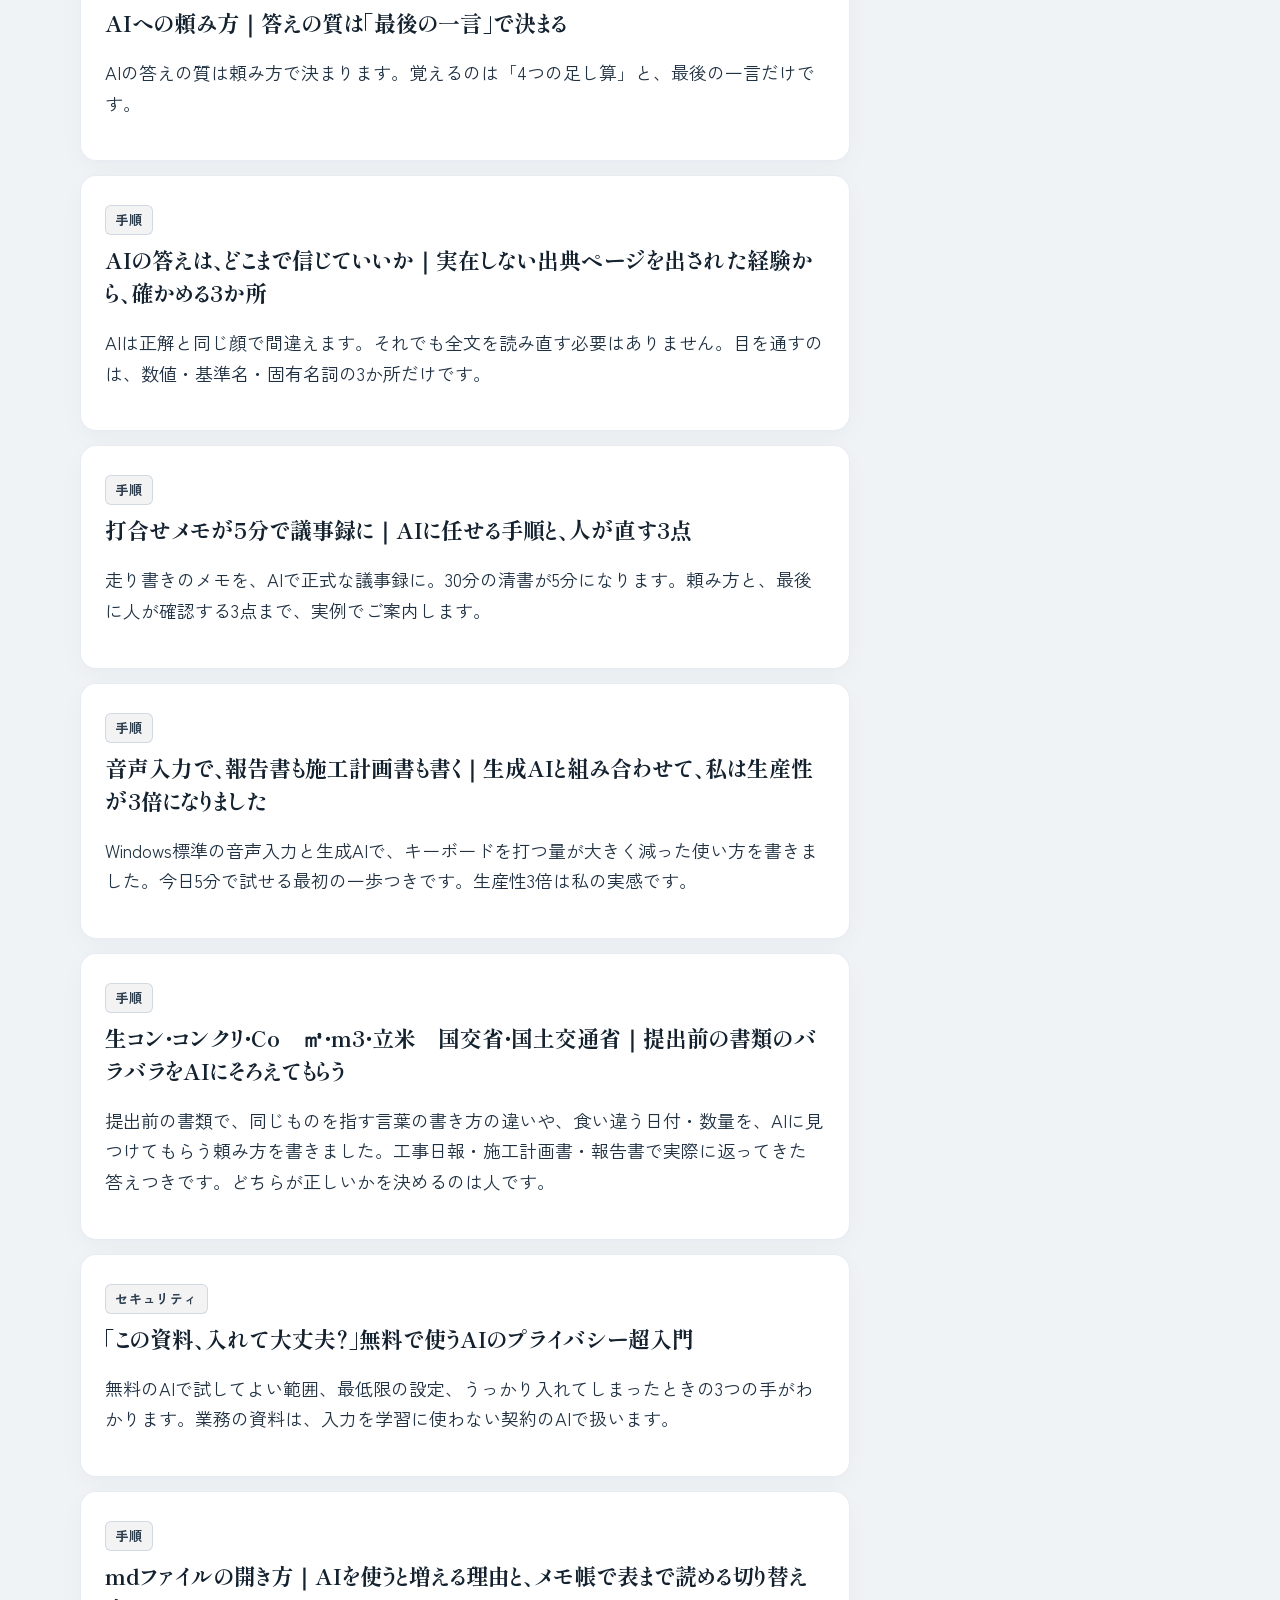
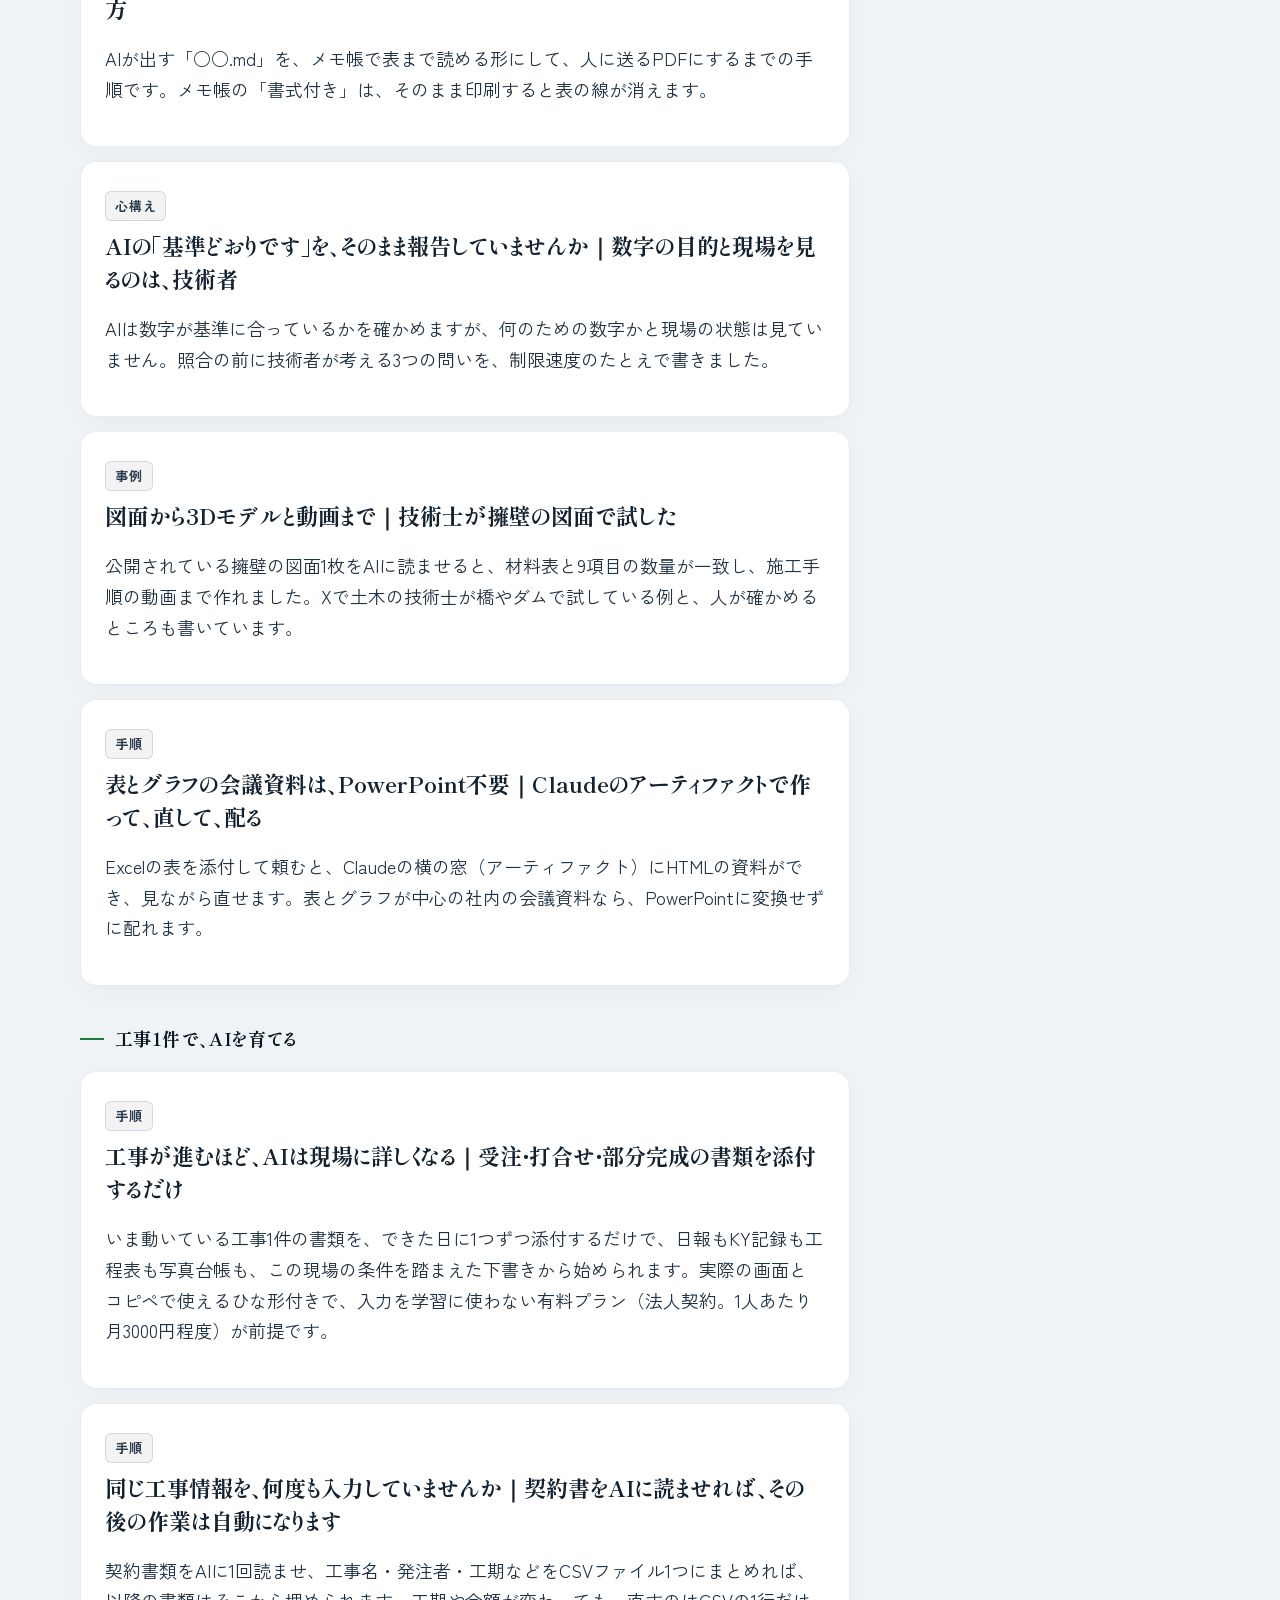
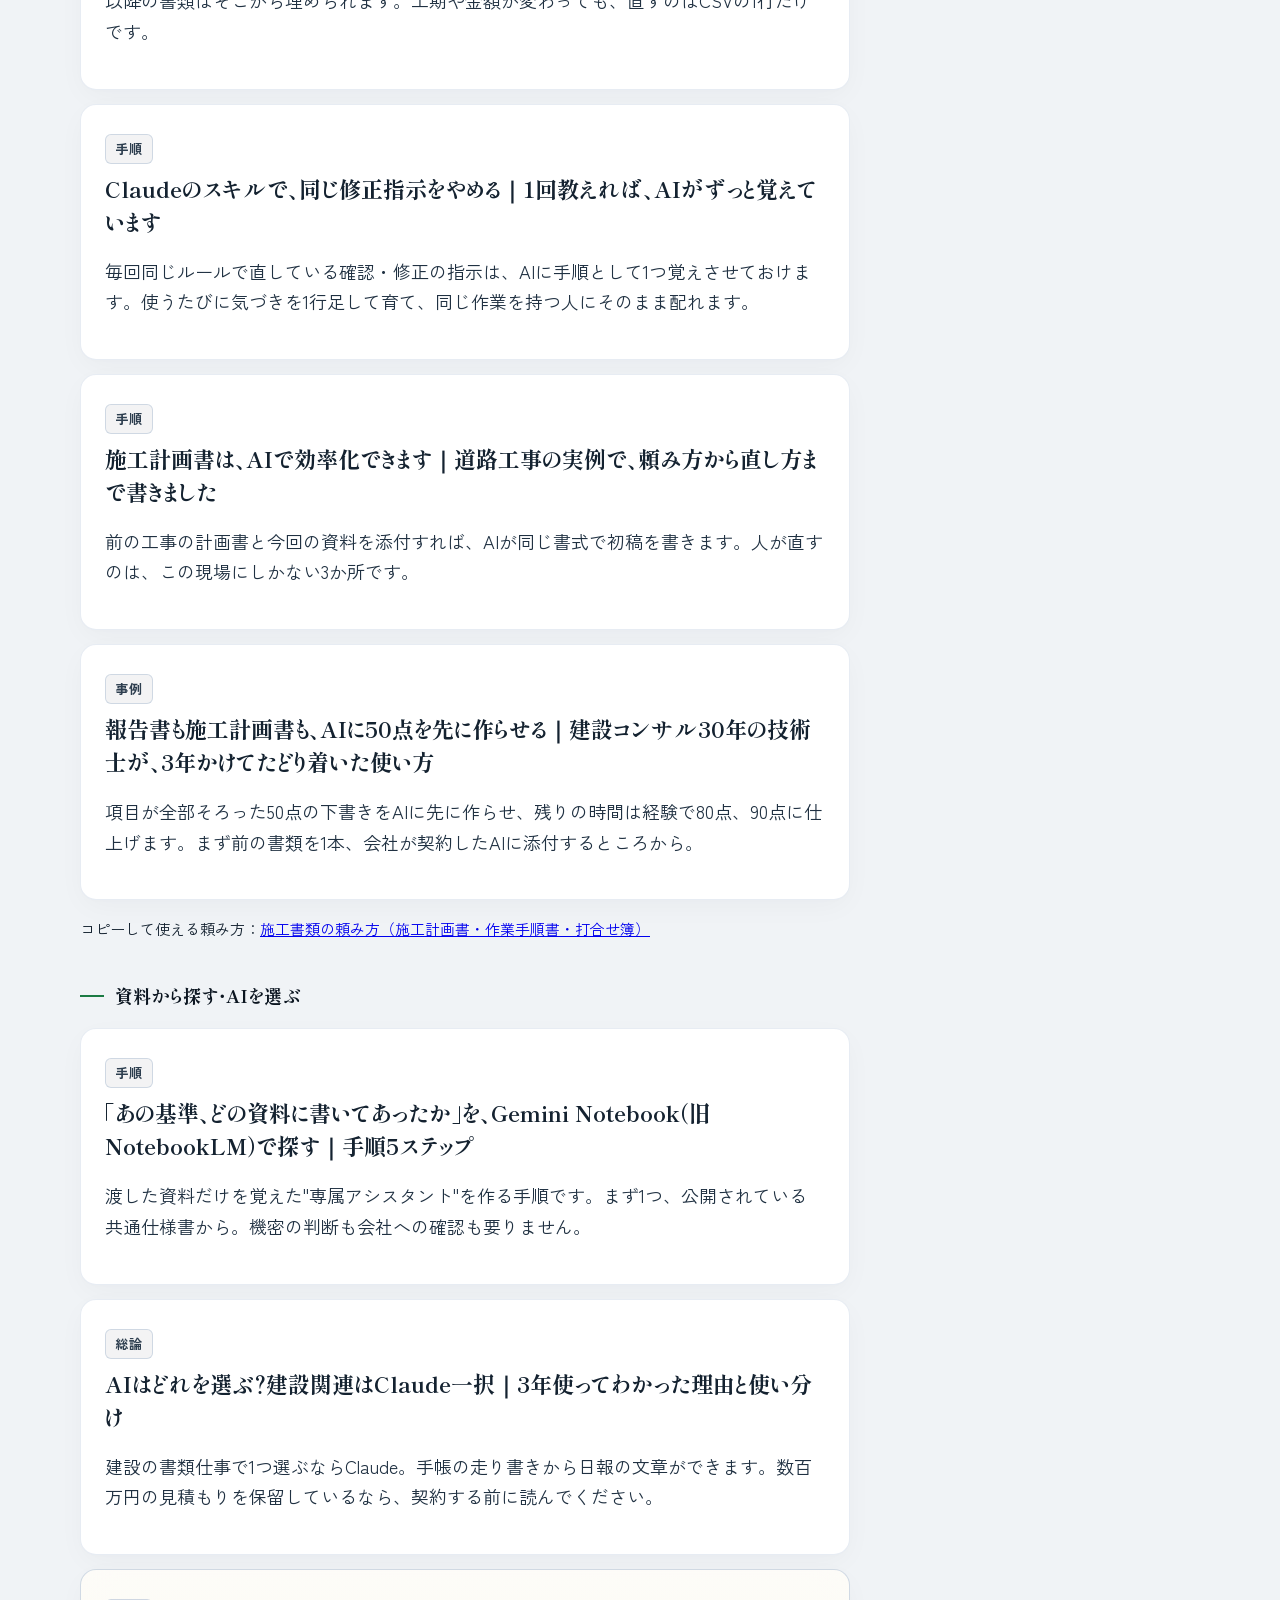
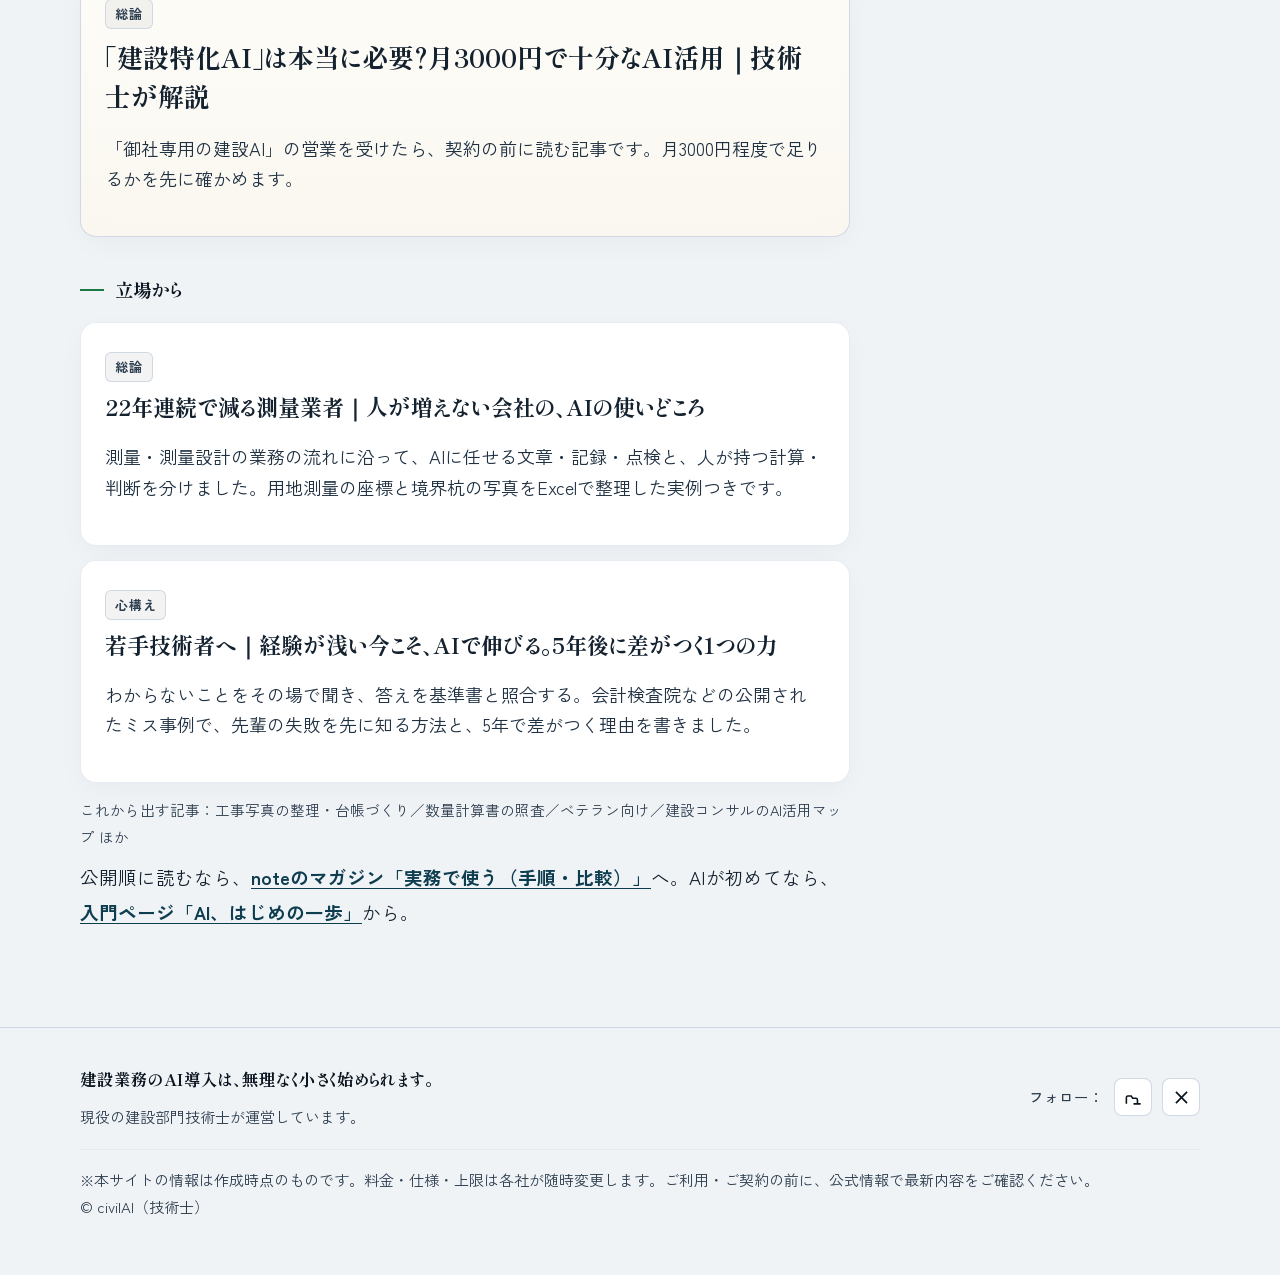
==== commit 12e646d8: "記事追加: 図面から3Dモデルと動画まで（実務ページのカード・お知らせ・順番）" ====
--- a/genba.html
+++ b/genba.html
@@ -250,6 +250,7 @@
             <a id="art-privacy" class="art" href="https://note.com/civilai/n/n33f03f318f5d" target="_blank" rel="noopener"><span class="tagn">セキュリティ</span><div class="at">「この資料、入れて大丈夫？」無料で使うAIのプライバシー超入門</div><p class="ad">無料のAIで試してよい範囲、最低限の設定、うっかり入れてしまったときの3つの手がわかります。業務の資料は、入力を学習に使わない契約のAIで扱います。</p></a>
             <a id="art-md-file" class="art" href="https://note.com/civilai/n/n30303806ea71" target="_blank" rel="noopener"><span class="tagn">手順</span><div class="at">mdファイルの開き方｜AIを使うと増える理由と、メモ帳で表まで読める切り替え方</div><p class="ad">AIが出す「○○.md」を、メモ帳で表まで読める形にして、人に送るPDFにするまでの手順です。メモ帳の「書式付き」は、そのまま印刷すると表の線が消えます。</p></a>
             <a id="art-ai-vs-engineer" class="art" href="https://note.com/civilai/n/n3f210765451b" target="_blank" rel="noopener"><span class="tagn">心構え</span><div class="at">AIの「基準どおりです」を、そのまま報告していませんか｜数字の目的と現場を見るのは、技術者</div><p class="ad">AIは数字が基準に合っているかを確かめますが、何のための数字かと現場の状態は見ていません。照合の前に技術者が考える3つの問いを、制限速度のたとえで書きました。</p></a>
+            <a id="art-drawing-to-3d-video" class="art" href="https://note.com/civilai/n/n300fc18fa403" target="_blank" rel="noopener"><span class="tagn">事例</span><div class="at">図面から3Dモデルと動画まで｜技術士が擁壁の図面で試した</div><p class="ad">公開されている擁壁の図面1枚をAIに読ませると、材料表と9項目の数量が一致し、施工手順の動画まで作れました。Xで土木の技術士が橋やダムで試している例と、人が確かめるところも書いています。</p></a>
             <a id="art-html-share" class="art" href="https://note.com/civilai/n/n7347e78b7d5e" target="_blank" rel="noopener"><span class="tagn">手順</span><div class="at">表とグラフの会議資料は、PowerPoint不要｜Claudeのアーティファクトで作って、直して、配る</div><p class="ad">Excelの表を添付して頼むと、Claudeの横の窓（アーティファクト）にHTMLの資料ができ、見ながら直せます。表とグラフが中心の社内の会議資料なら、PowerPointに変換せずに配れます。</p></a>
           </div>
 
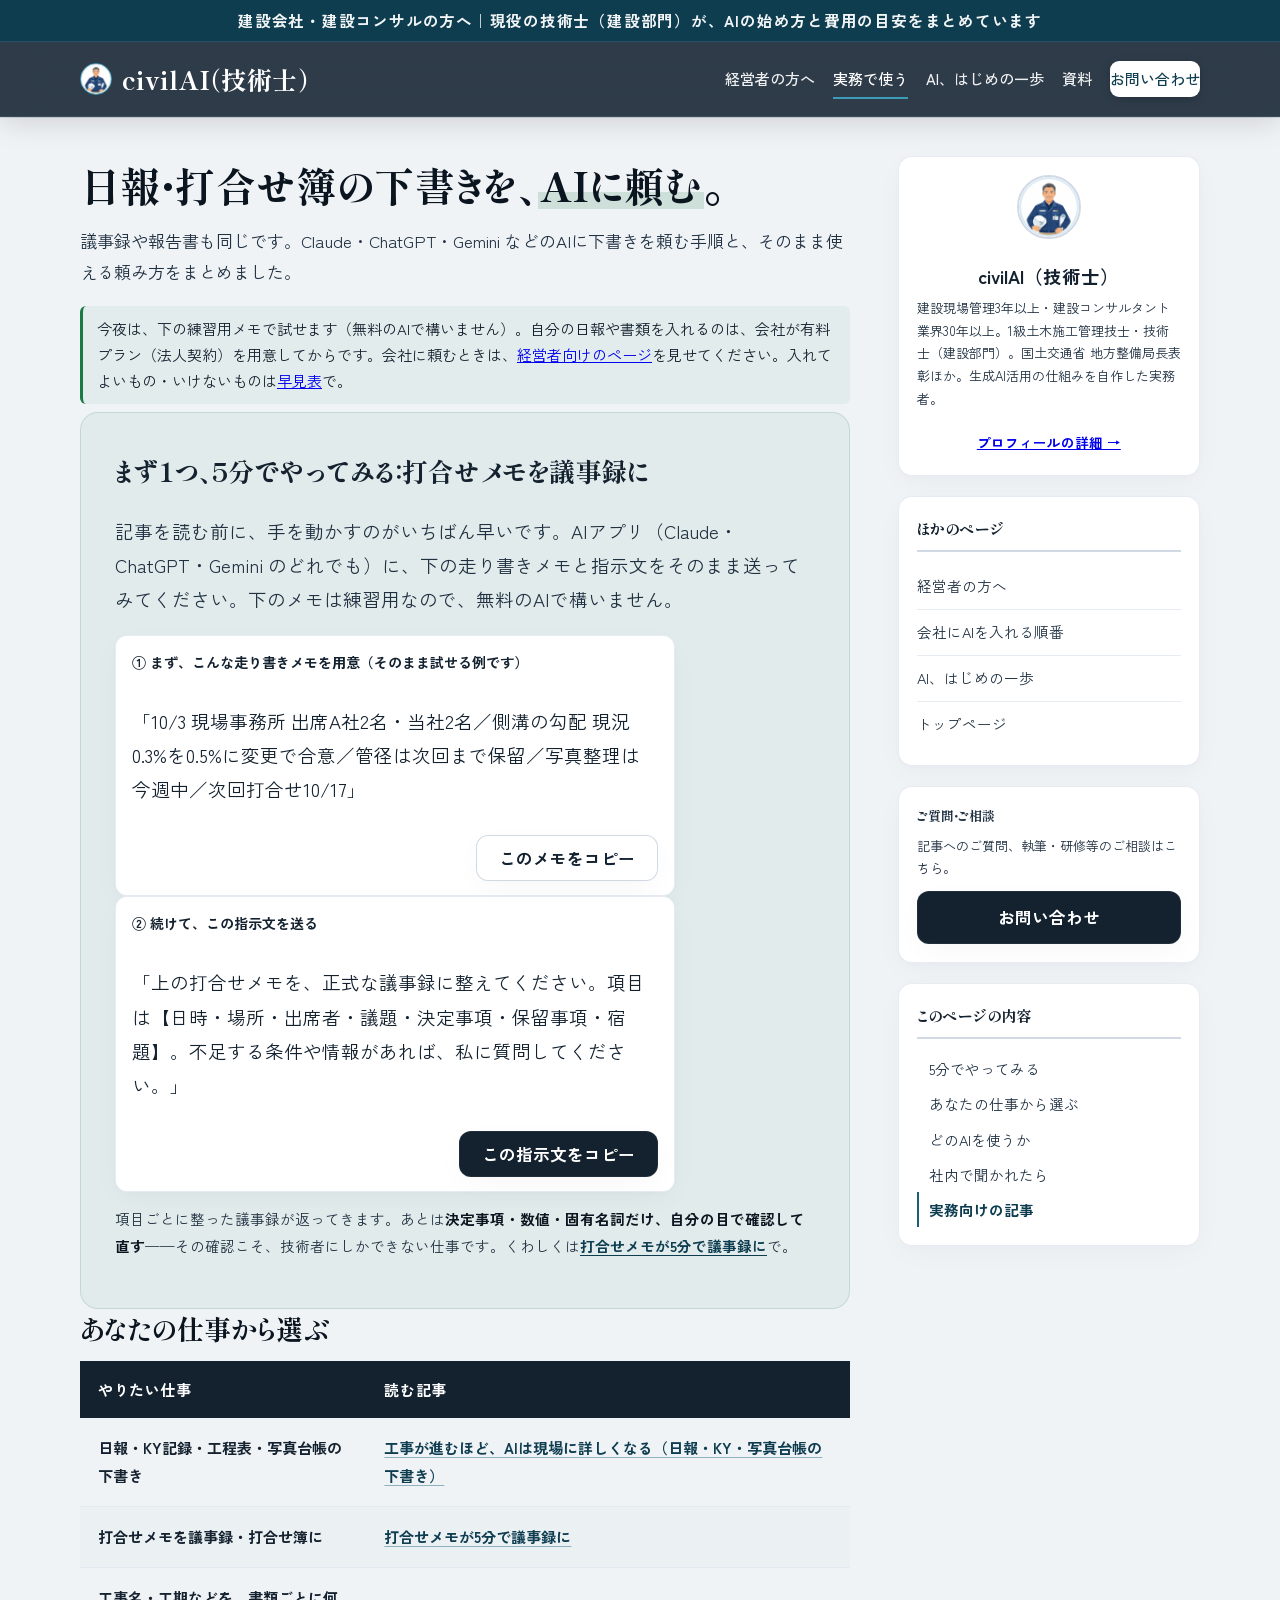
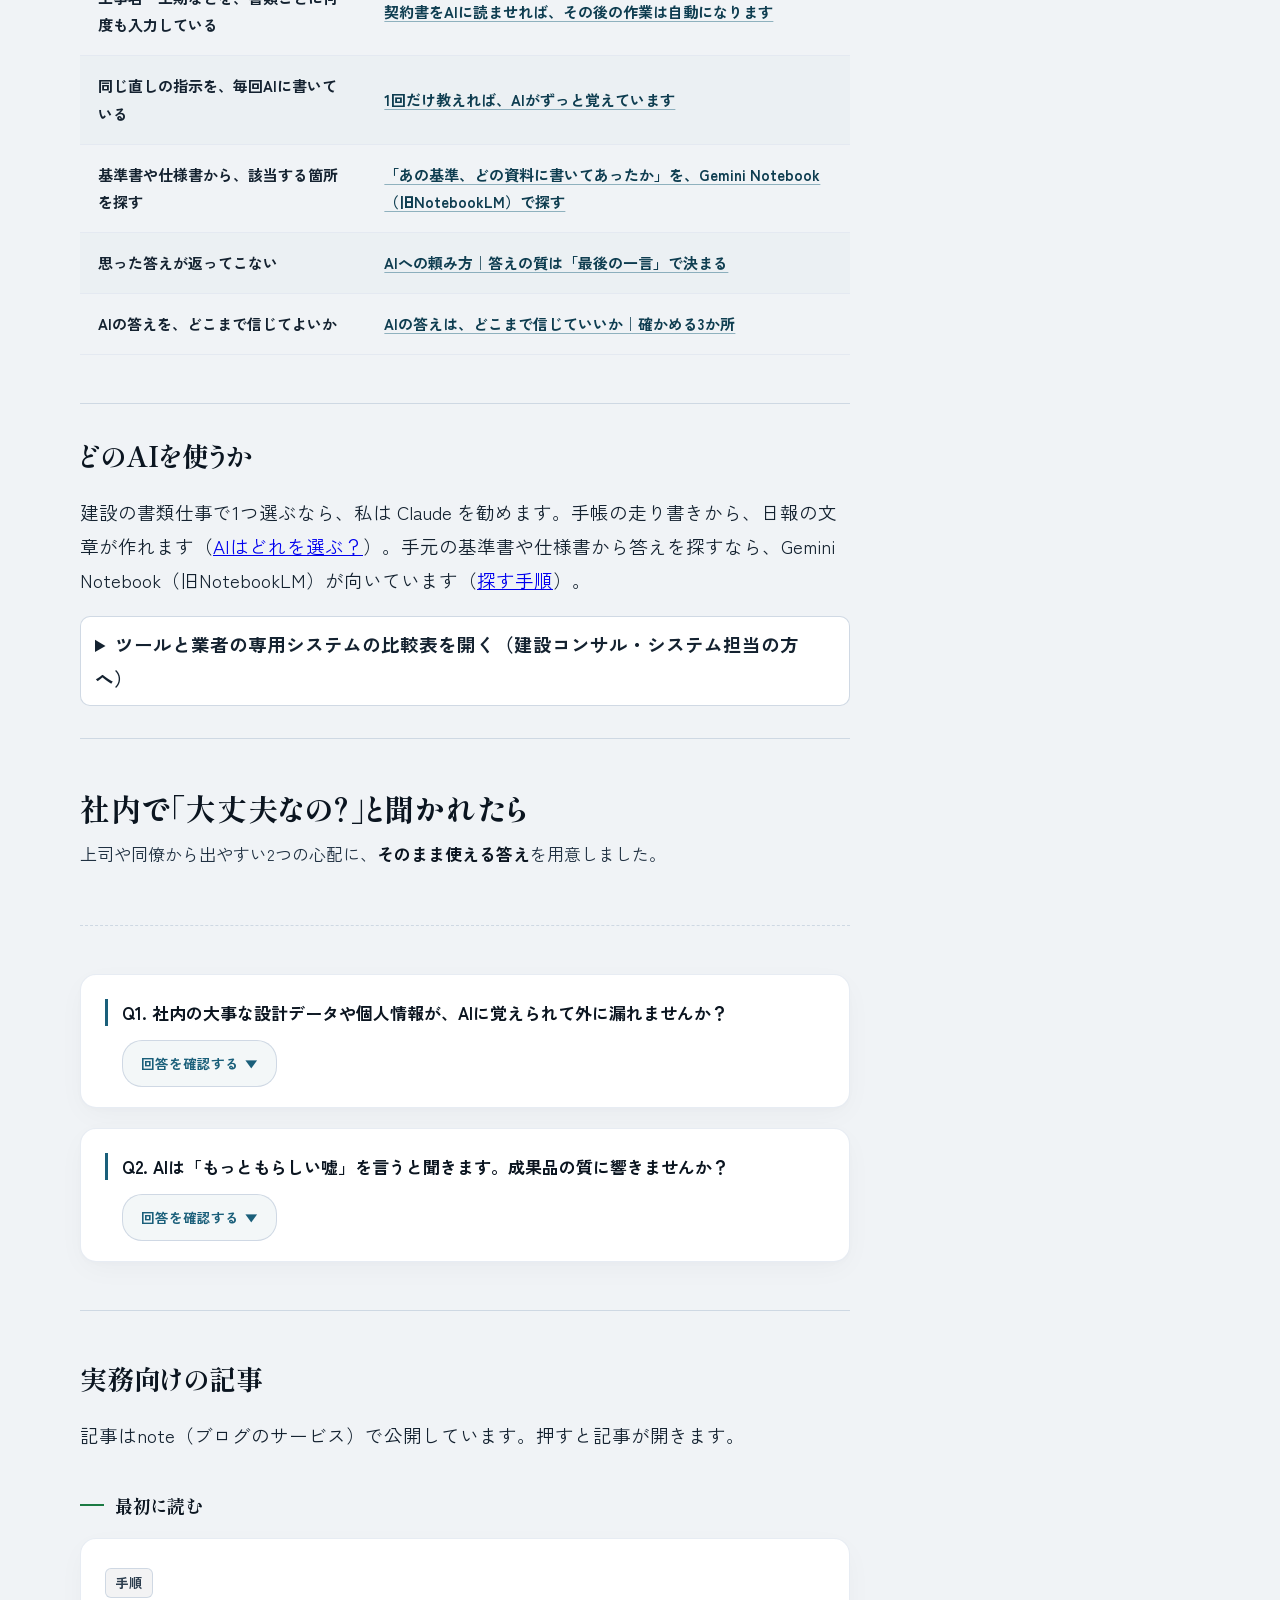
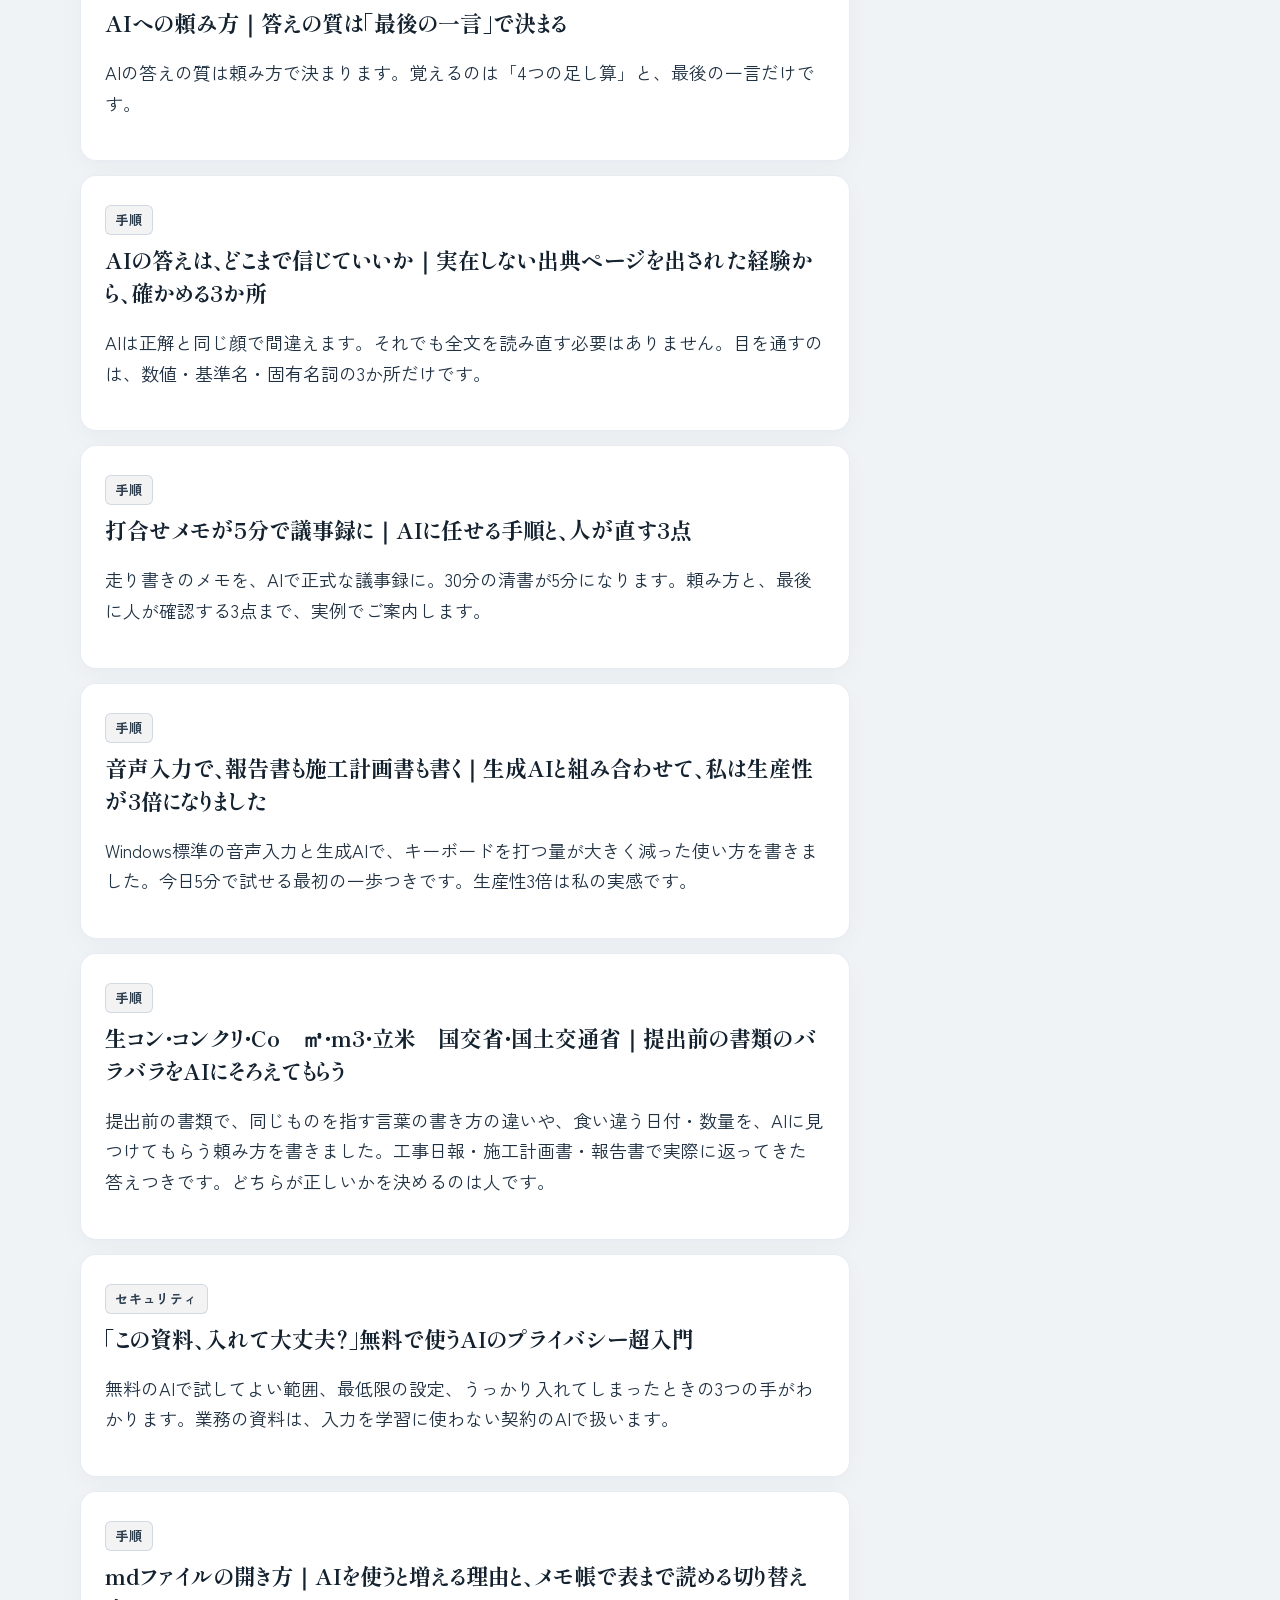
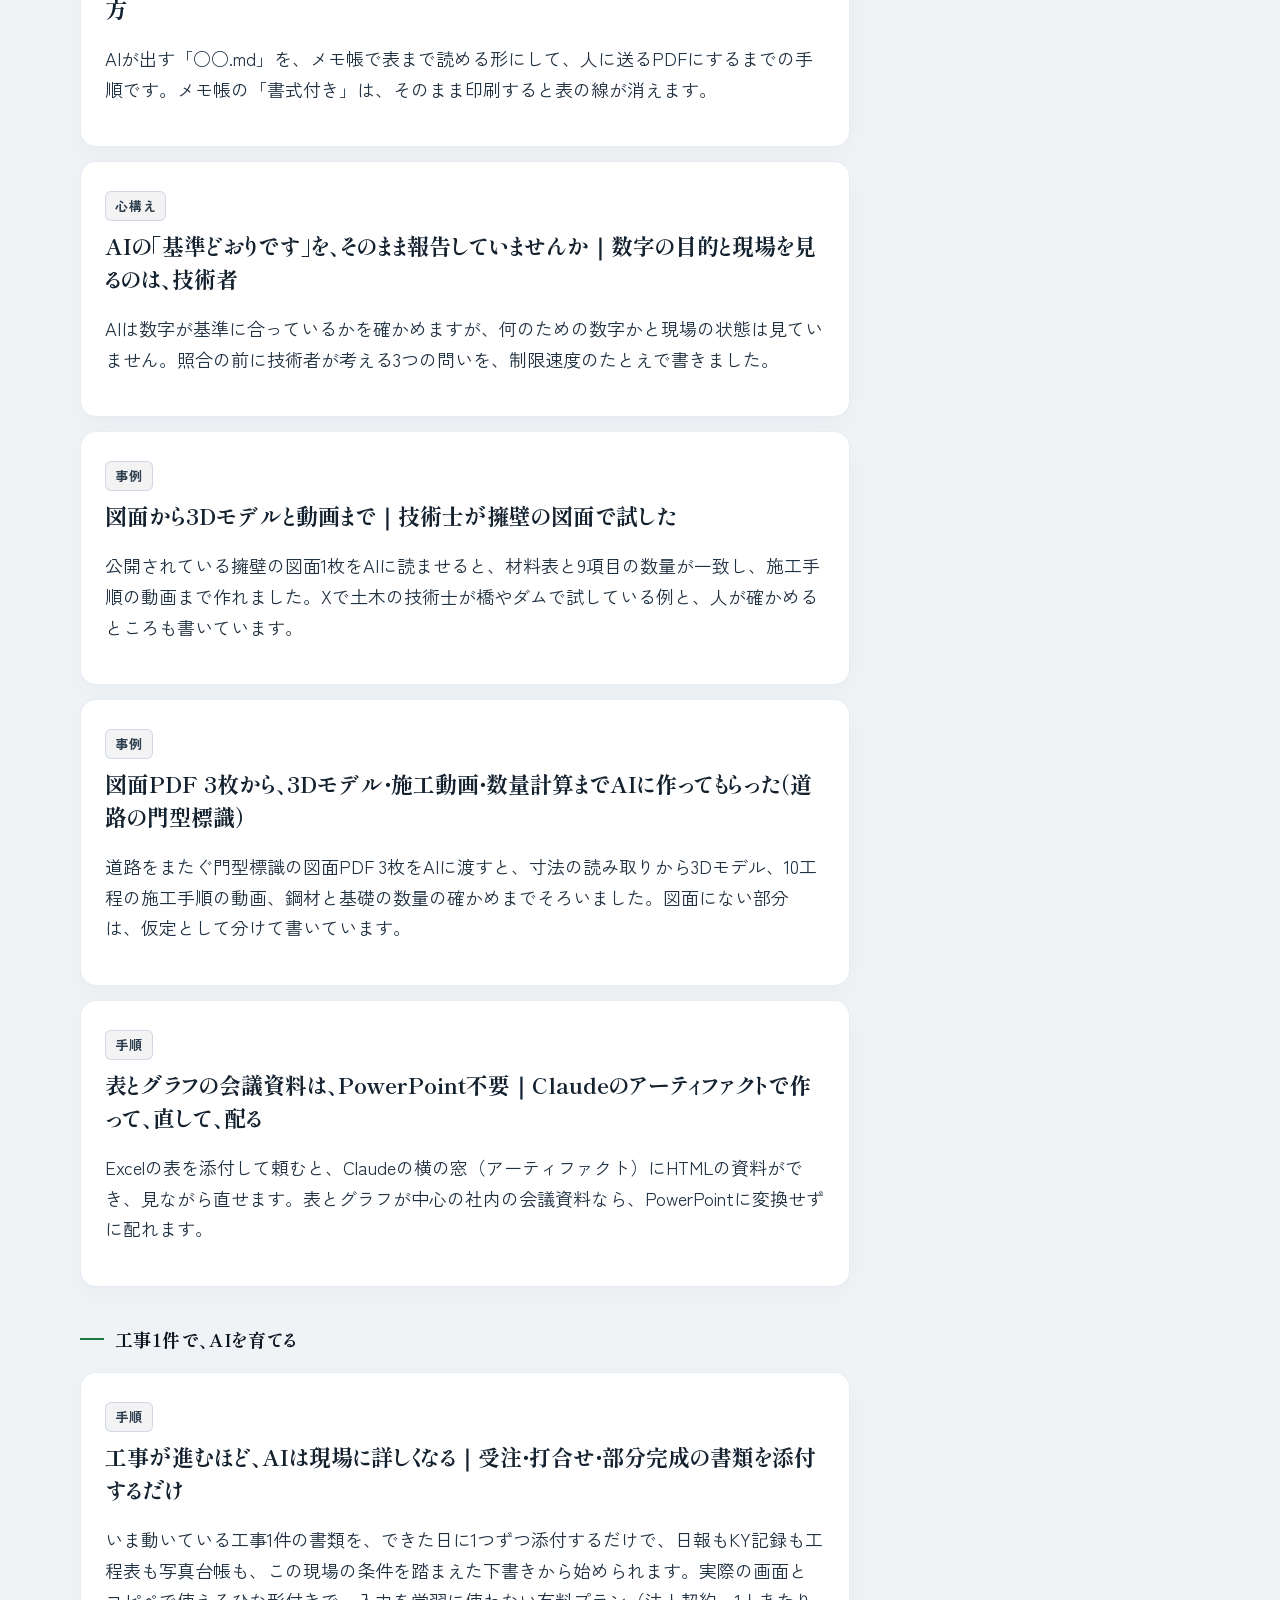
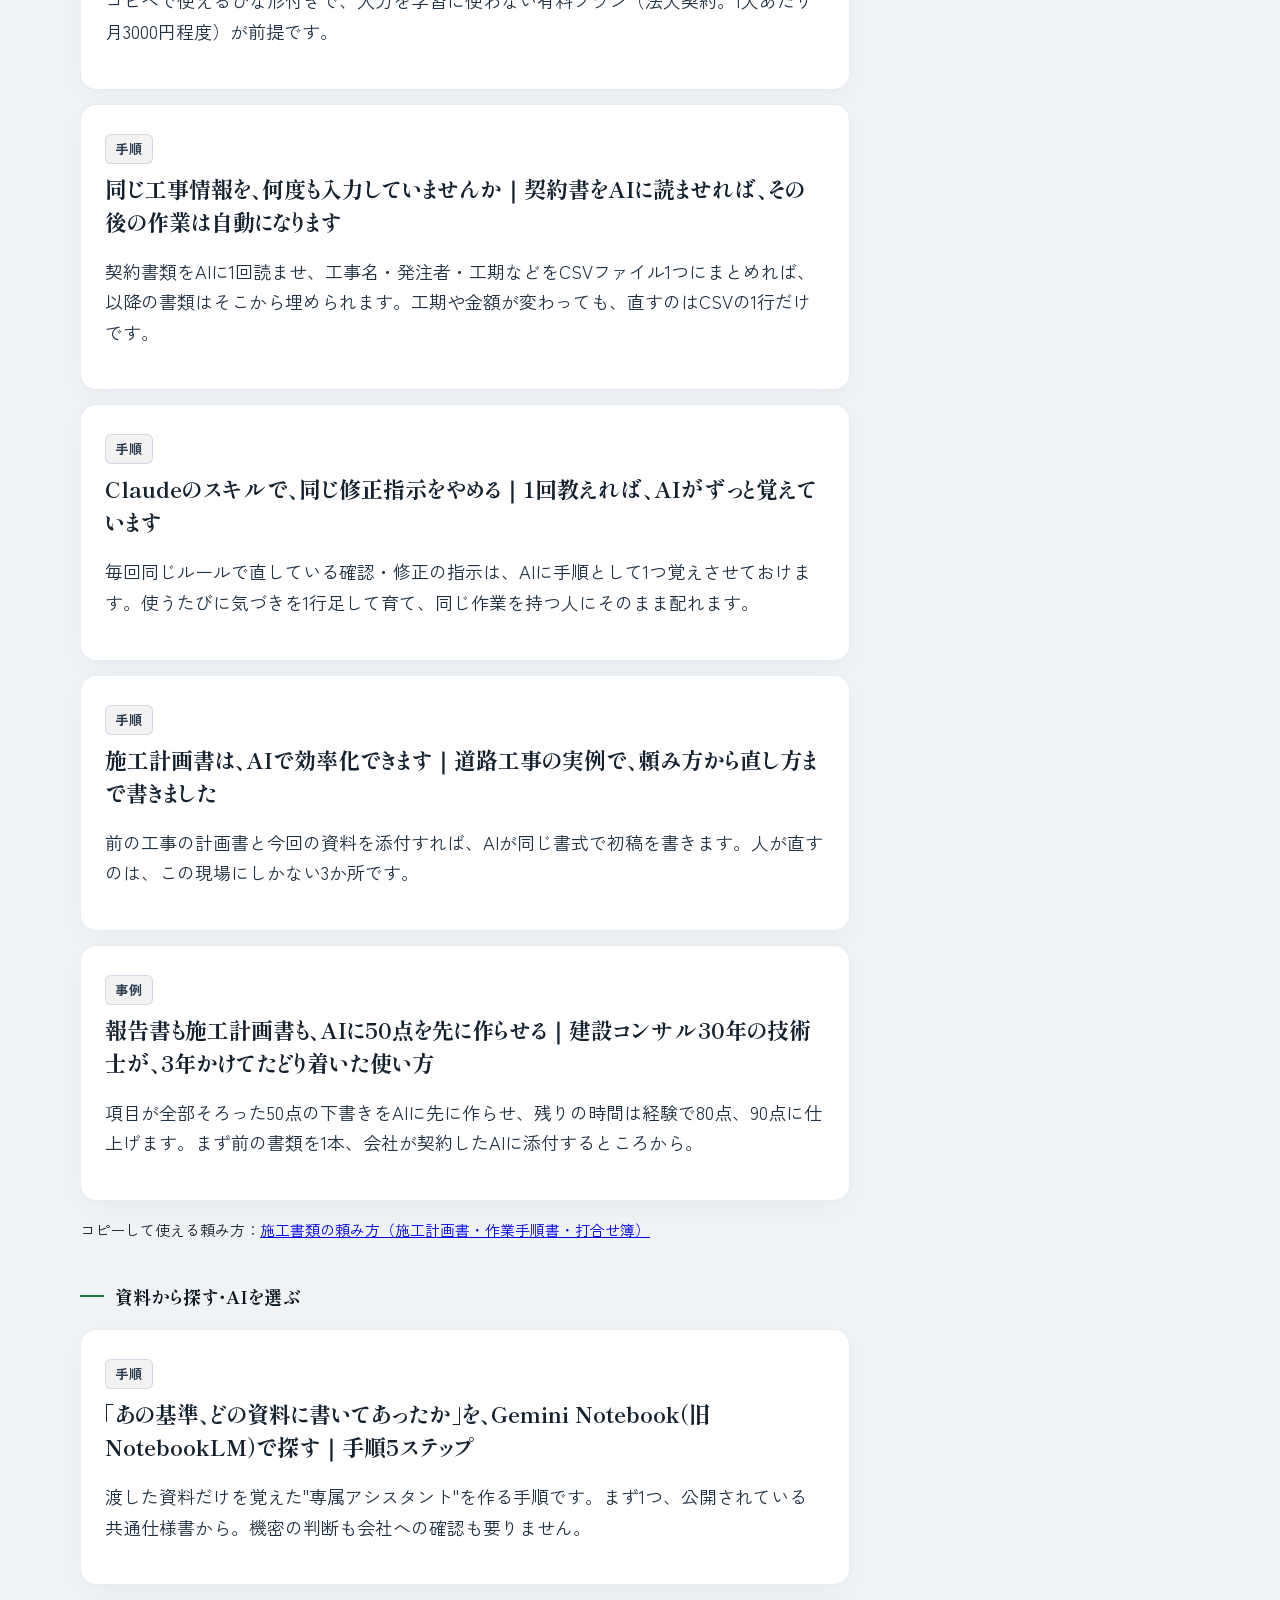
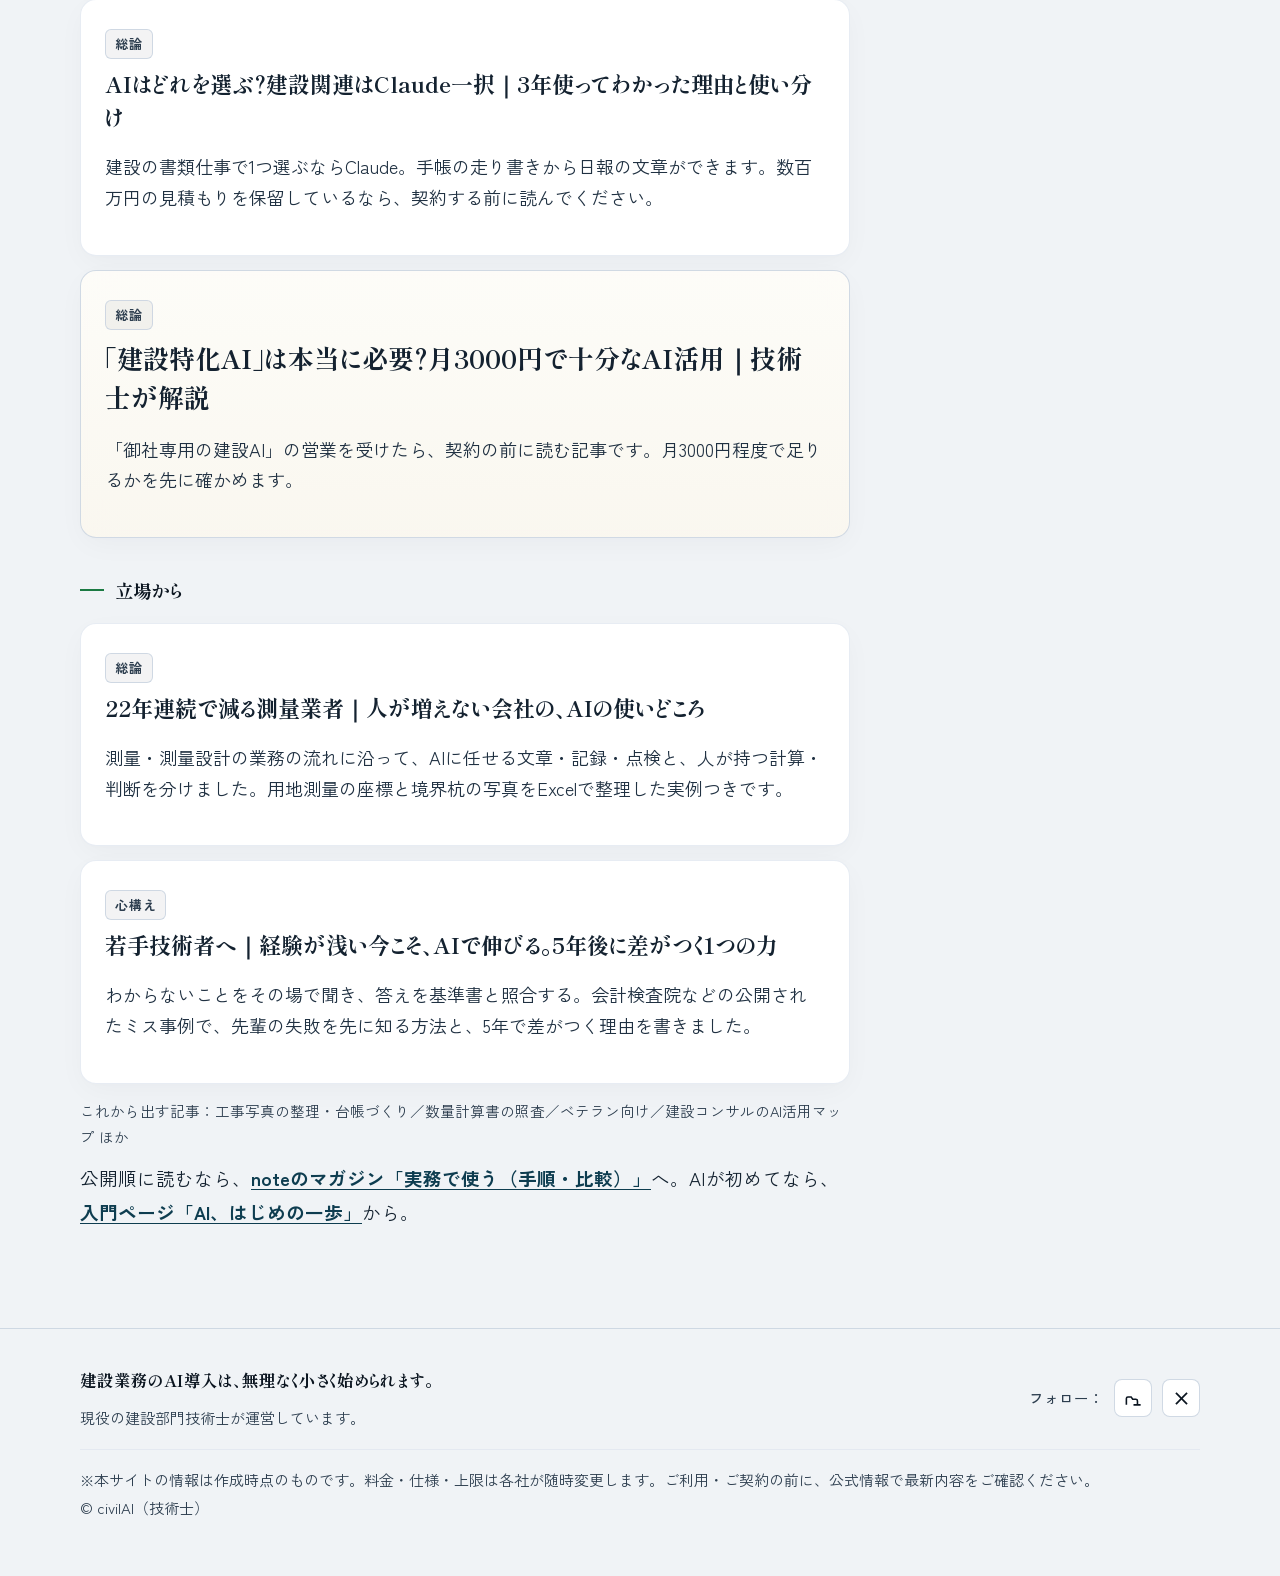
==== commit 1445e5a1: "記事追加: 図面PDF 3枚から3Dモデル・施工動画・数量計算まで（道路の門型標識）のカードとお知らせ Co-Authored-By: Claude Opus 5.5 <noreply@anthrop" ====
--- a/genba.html
+++ b/genba.html
@@ -251,6 +251,7 @@
             <a id="art-md-file" class="art" href="https://note.com/civilai/n/n30303806ea71" target="_blank" rel="noopener"><span class="tagn">手順</span><div class="at">mdファイルの開き方｜AIを使うと増える理由と、メモ帳で表まで読める切り替え方</div><p class="ad">AIが出す「○○.md」を、メモ帳で表まで読める形にして、人に送るPDFにするまでの手順です。メモ帳の「書式付き」は、そのまま印刷すると表の線が消えます。</p></a>
             <a id="art-ai-vs-engineer" class="art" href="https://note.com/civilai/n/n3f210765451b" target="_blank" rel="noopener"><span class="tagn">心構え</span><div class="at">AIの「基準どおりです」を、そのまま報告していませんか｜数字の目的と現場を見るのは、技術者</div><p class="ad">AIは数字が基準に合っているかを確かめますが、何のための数字かと現場の状態は見ていません。照合の前に技術者が考える3つの問いを、制限速度のたとえで書きました。</p></a>
             <a id="art-drawing-to-3d-video" class="art" href="https://note.com/civilai/n/n300fc18fa403" target="_blank" rel="noopener"><span class="tagn">事例</span><div class="at">図面から3Dモデルと動画まで｜技術士が擁壁の図面で試した</div><p class="ad">公開されている擁壁の図面1枚をAIに読ませると、材料表と9項目の数量が一致し、施工手順の動画まで作れました。Xで土木の技術士が橋やダムで試している例と、人が確かめるところも書いています。</p></a>
+            <a id="art-sign-drawings-3d" class="art" href="https://note.com/civilai/n/nec3aae18ec7a" target="_blank" rel="noopener"><span class="tagn">事例</span><div class="at">図面PDF 3枚から、3Dモデル・施工動画・数量計算までAIに作ってもらった（道路の門型標識）</div><p class="ad">道路をまたぐ門型標識の図面PDF 3枚をAIに渡すと、寸法の読み取りから3Dモデル、10工程の施工手順の動画、鋼材と基礎の数量の確かめまでそろいました。図面にない部分は、仮定として分けて書いています。</p></a>
             <a id="art-html-share" class="art" href="https://note.com/civilai/n/n7347e78b7d5e" target="_blank" rel="noopener"><span class="tagn">手順</span><div class="at">表とグラフの会議資料は、PowerPoint不要｜Claudeのアーティファクトで作って、直して、配る</div><p class="ad">Excelの表を添付して頼むと、Claudeの横の窓（アーティファクト）にHTMLの資料ができ、見ながら直せます。表とグラフが中心の社内の会議資料なら、PowerPointに変換せずに配れます。</p></a>
           </div>
 
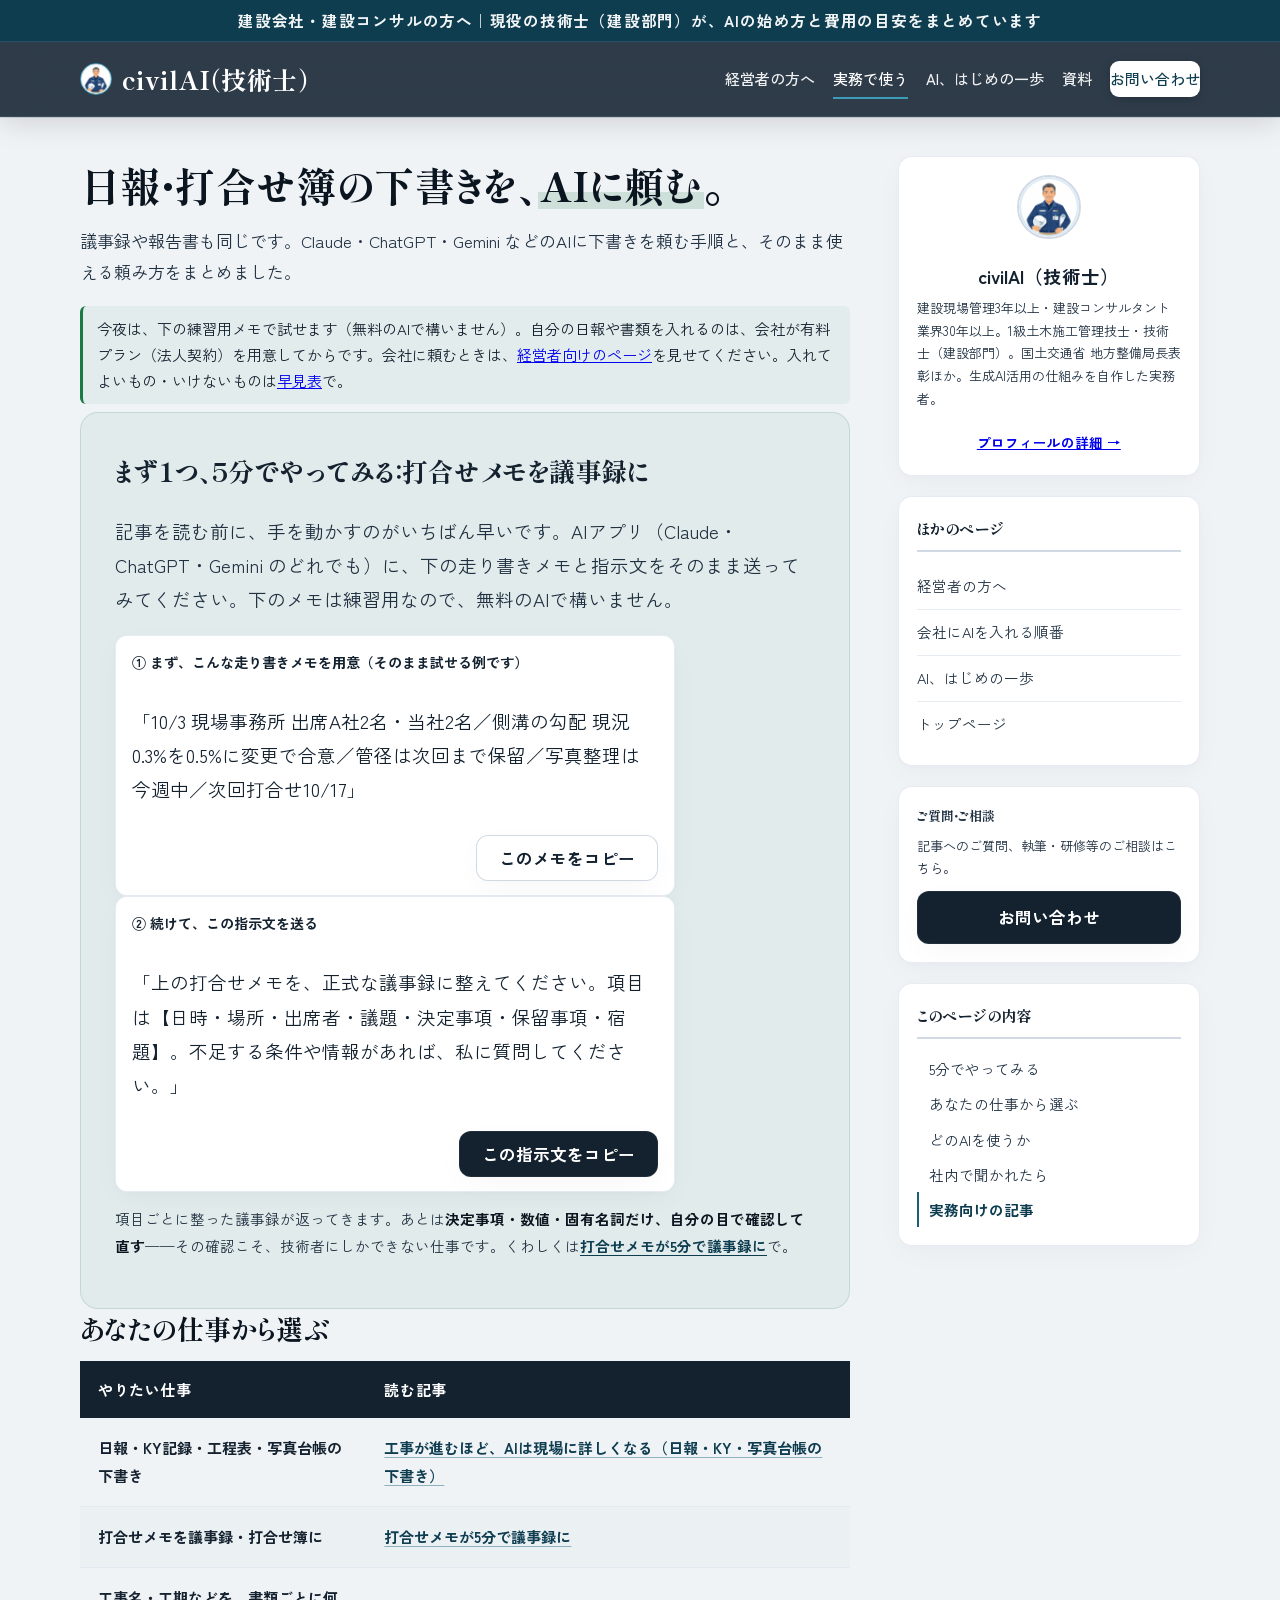
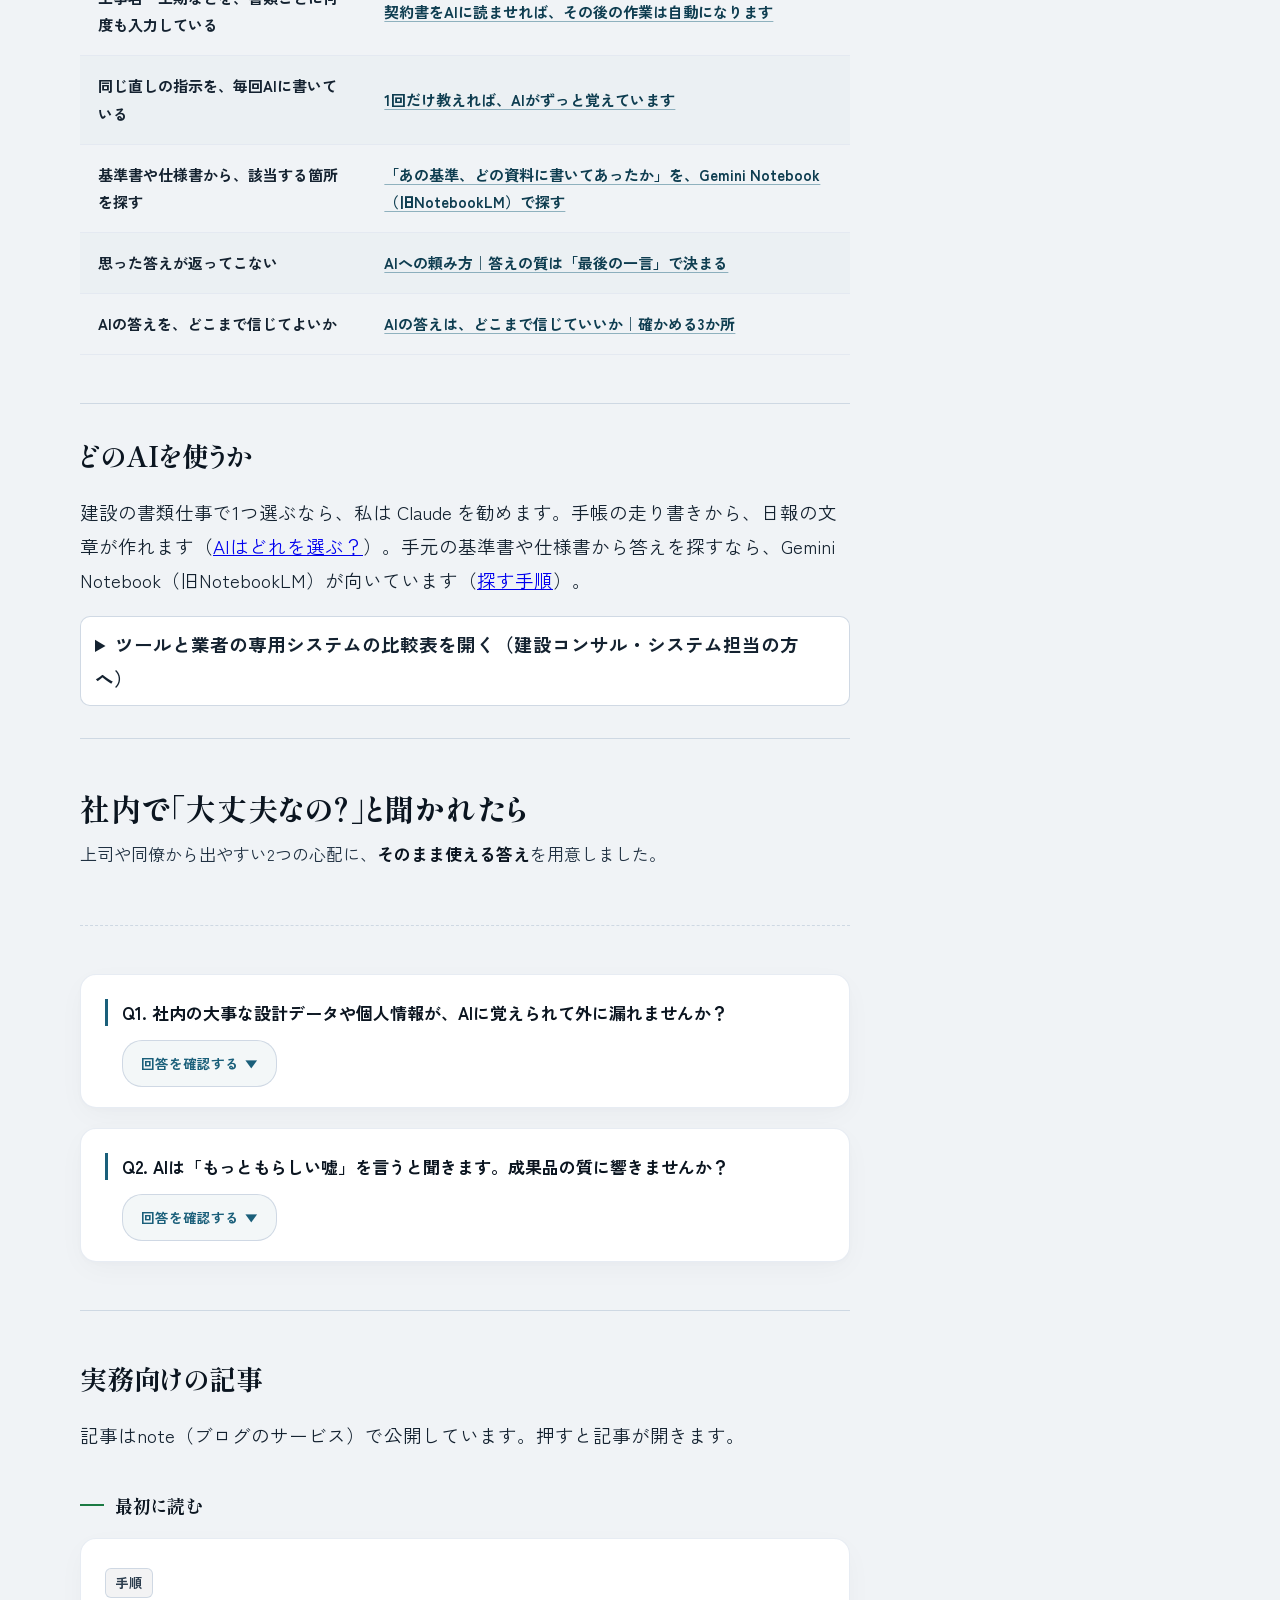
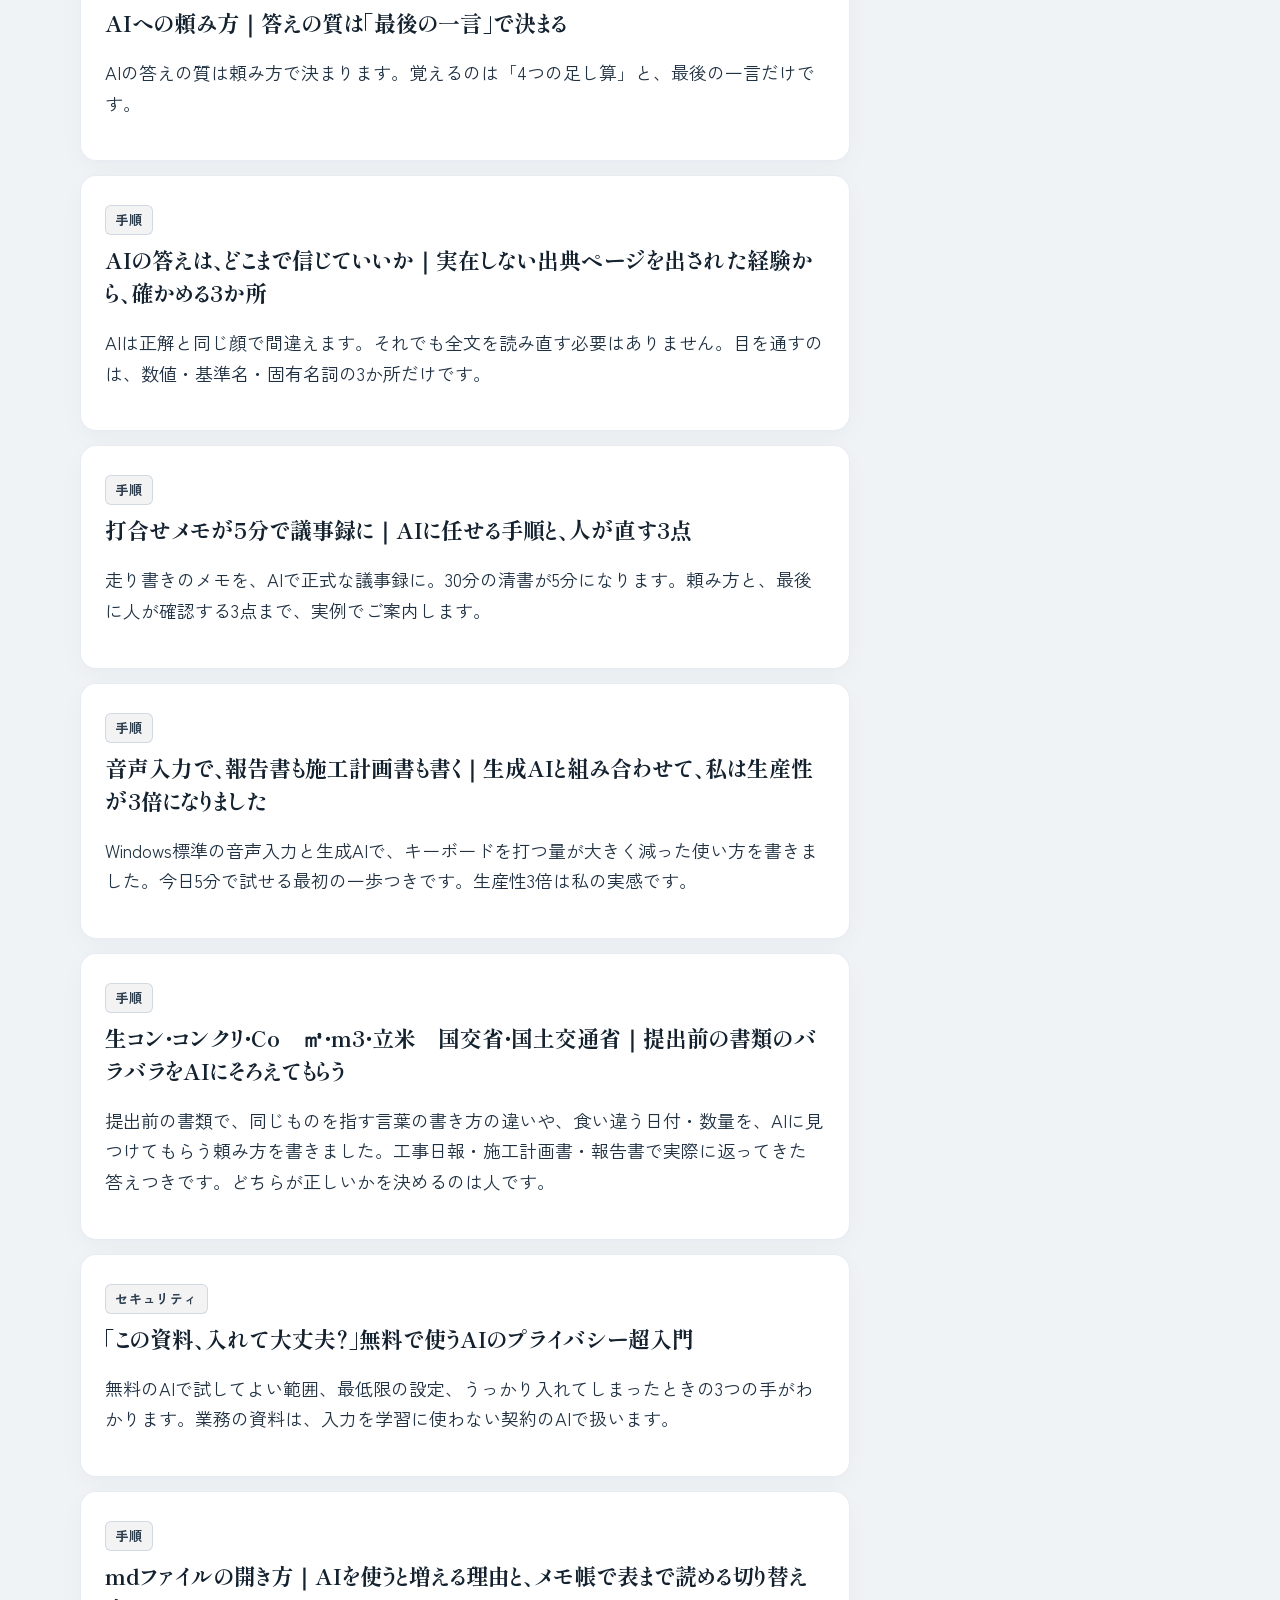
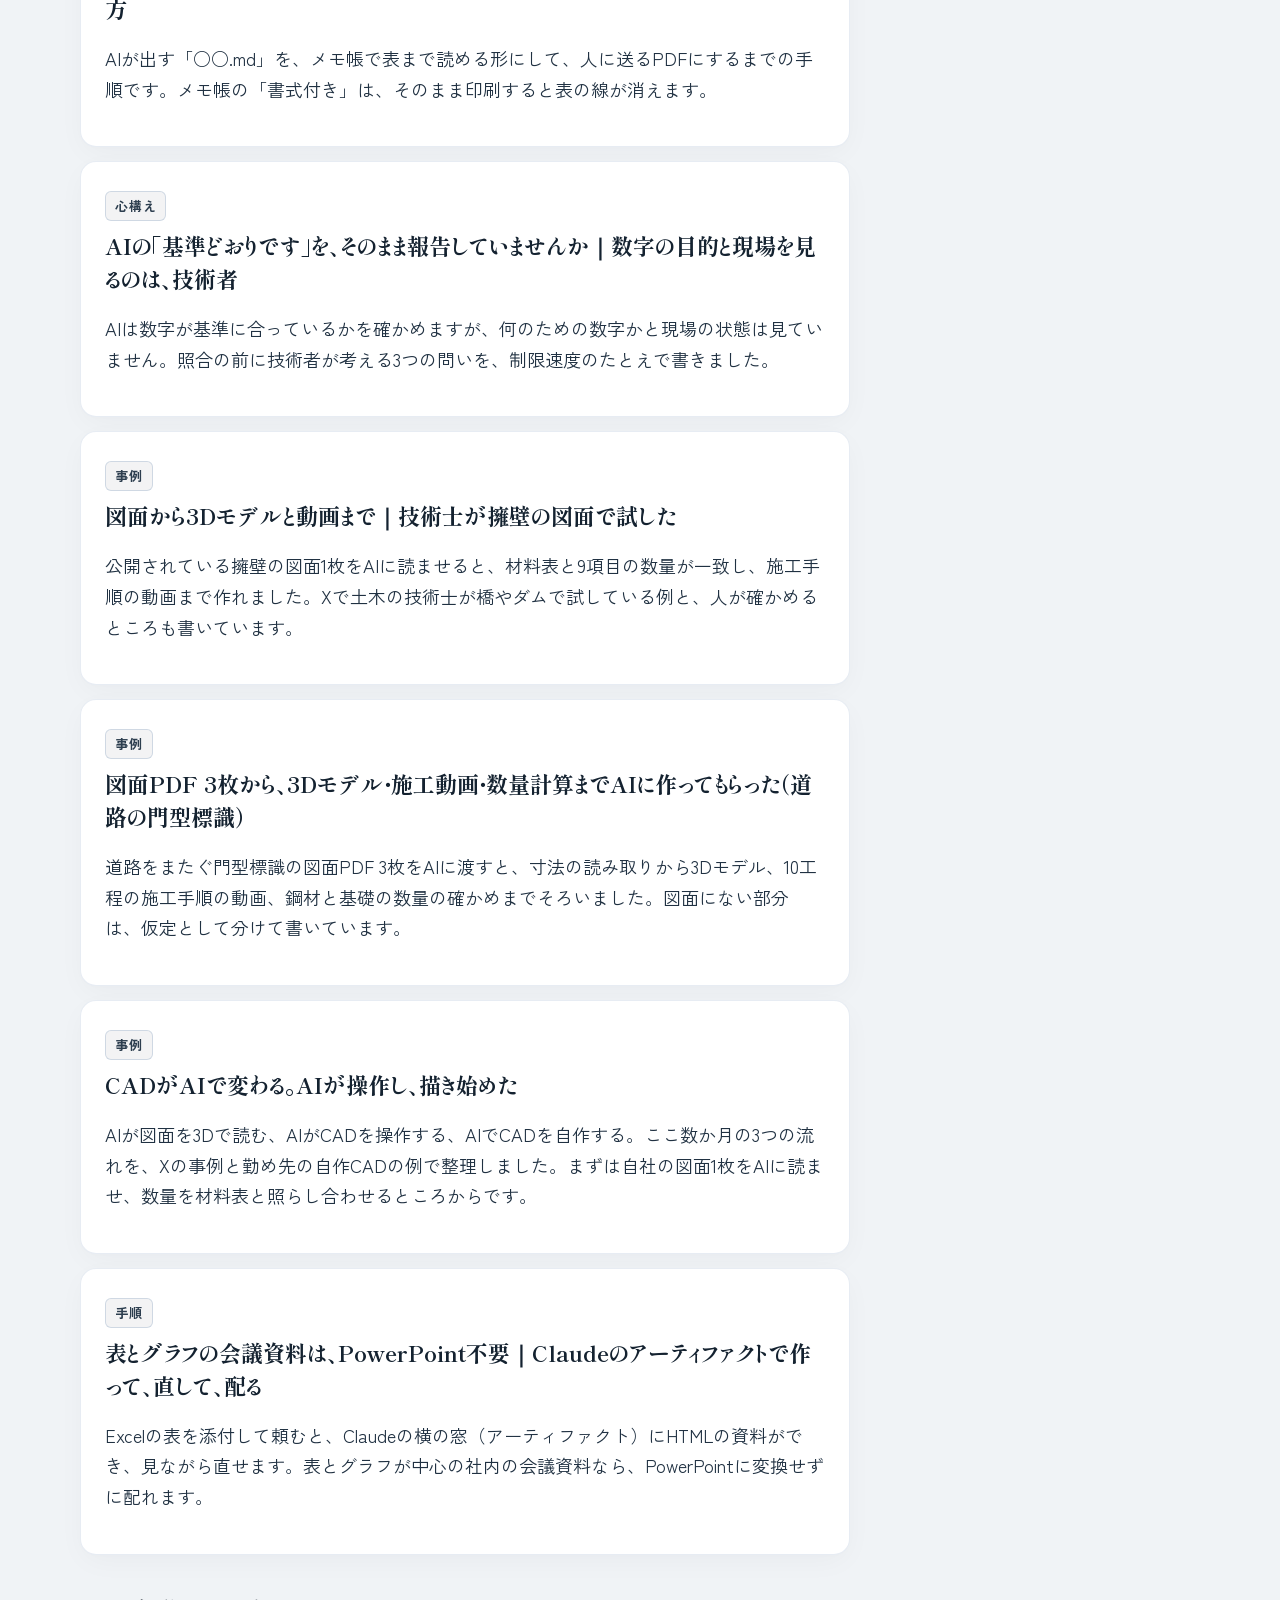
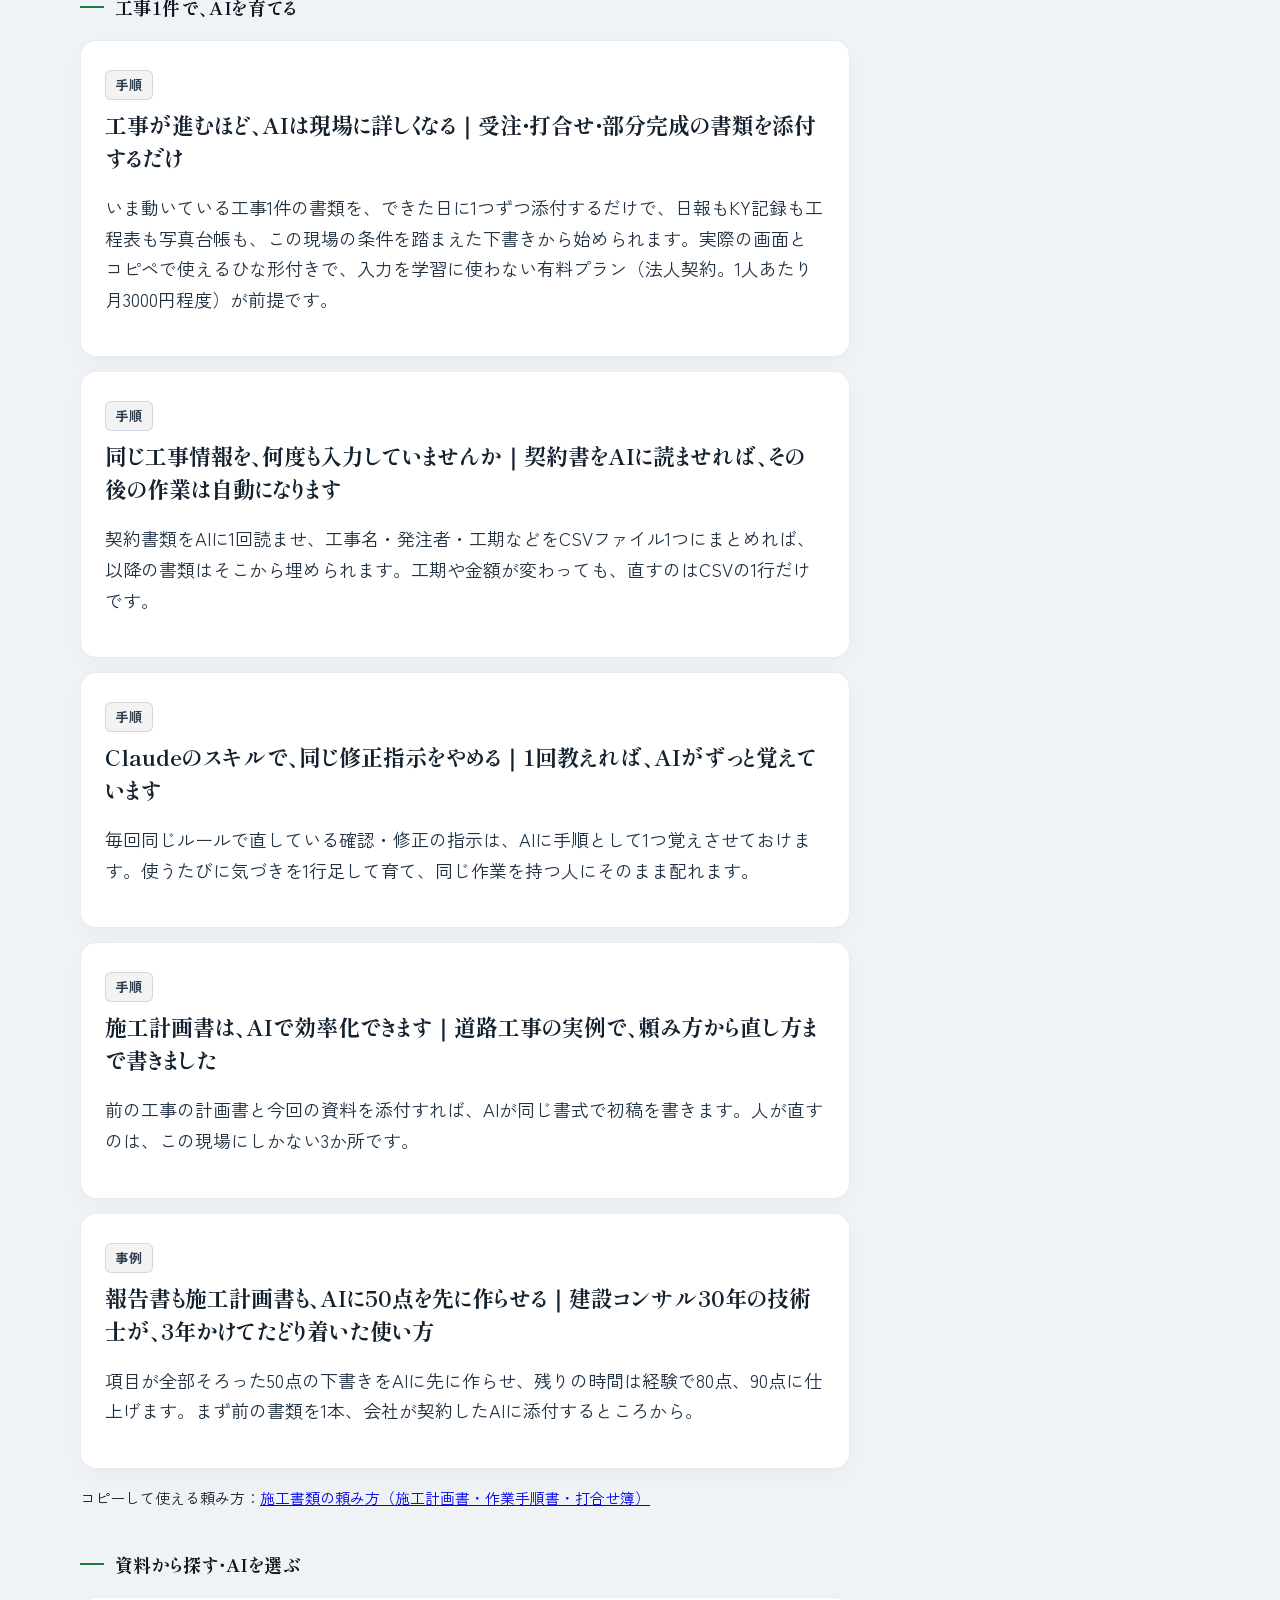
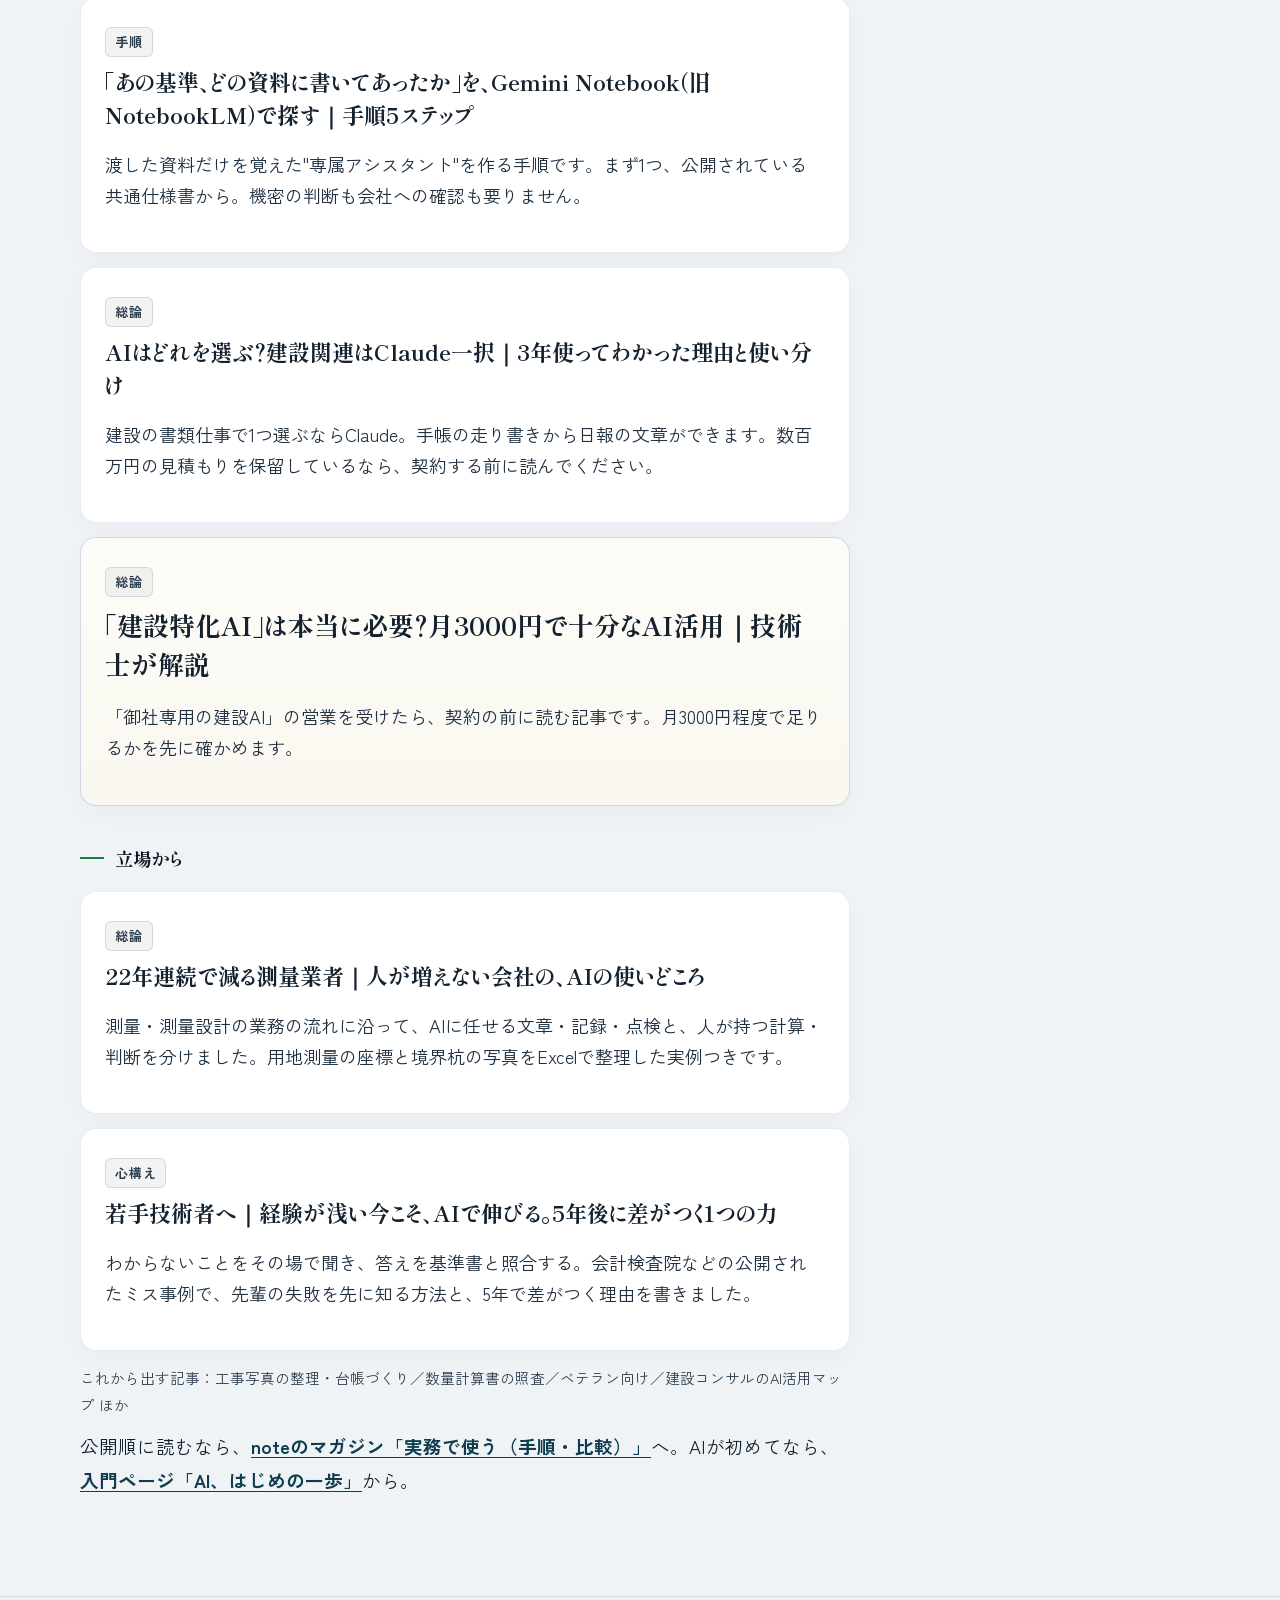
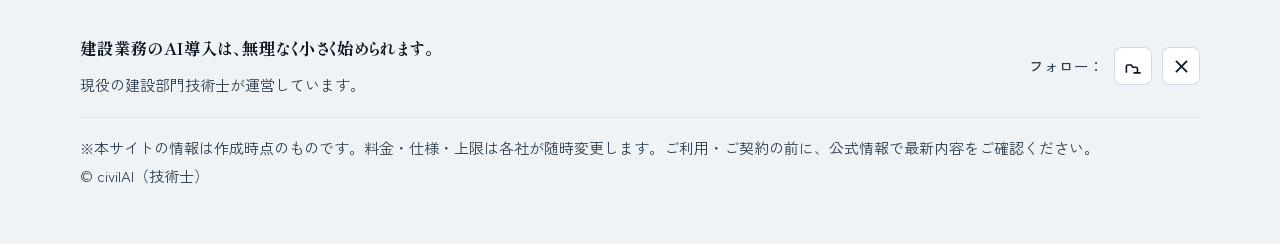
==== commit 0118759f: "サイト更新: CADがAIで変わる のカードとお知らせを追加" ====
--- a/genba.html
+++ b/genba.html
@@ -252,6 +252,7 @@
             <a id="art-ai-vs-engineer" class="art" href="https://note.com/civilai/n/n3f210765451b" target="_blank" rel="noopener"><span class="tagn">心構え</span><div class="at">AIの「基準どおりです」を、そのまま報告していませんか｜数字の目的と現場を見るのは、技術者</div><p class="ad">AIは数字が基準に合っているかを確かめますが、何のための数字かと現場の状態は見ていません。照合の前に技術者が考える3つの問いを、制限速度のたとえで書きました。</p></a>
             <a id="art-drawing-to-3d-video" class="art" href="https://note.com/civilai/n/n300fc18fa403" target="_blank" rel="noopener"><span class="tagn">事例</span><div class="at">図面から3Dモデルと動画まで｜技術士が擁壁の図面で試した</div><p class="ad">公開されている擁壁の図面1枚をAIに読ませると、材料表と9項目の数量が一致し、施工手順の動画まで作れました。Xで土木の技術士が橋やダムで試している例と、人が確かめるところも書いています。</p></a>
             <a id="art-sign-drawings-3d" class="art" href="https://note.com/civilai/n/nec3aae18ec7a" target="_blank" rel="noopener"><span class="tagn">事例</span><div class="at">図面PDF 3枚から、3Dモデル・施工動画・数量計算までAIに作ってもらった（道路の門型標識）</div><p class="ad">道路をまたぐ門型標識の図面PDF 3枚をAIに渡すと、寸法の読み取りから3Dモデル、10工程の施工手順の動画、鋼材と基礎の数量の確かめまでそろいました。図面にない部分は、仮定として分けて書いています。</p></a>
+            <a id="art-cad-ai-change" class="art" href="https://note.com/civilai/n/na3829b205c1c" target="_blank" rel="noopener"><span class="tagn">事例</span><div class="at">CADがAIで変わる。AIが操作し、描き始めた</div><p class="ad">AIが図面を3Dで読む、AIがCADを操作する、AIでCADを自作する。ここ数か月の3つの流れを、Xの事例と勤め先の自作CADの例で整理しました。まずは自社の図面1枚をAIに読ませ、数量を材料表と照らし合わせるところからです。</p></a>
             <a id="art-html-share" class="art" href="https://note.com/civilai/n/n7347e78b7d5e" target="_blank" rel="noopener"><span class="tagn">手順</span><div class="at">表とグラフの会議資料は、PowerPoint不要｜Claudeのアーティファクトで作って、直して、配る</div><p class="ad">Excelの表を添付して頼むと、Claudeの横の窓（アーティファクト）にHTMLの資料ができ、見ながら直せます。表とグラフが中心の社内の会議資料なら、PowerPointに変換せずに配れます。</p></a>
           </div>
 
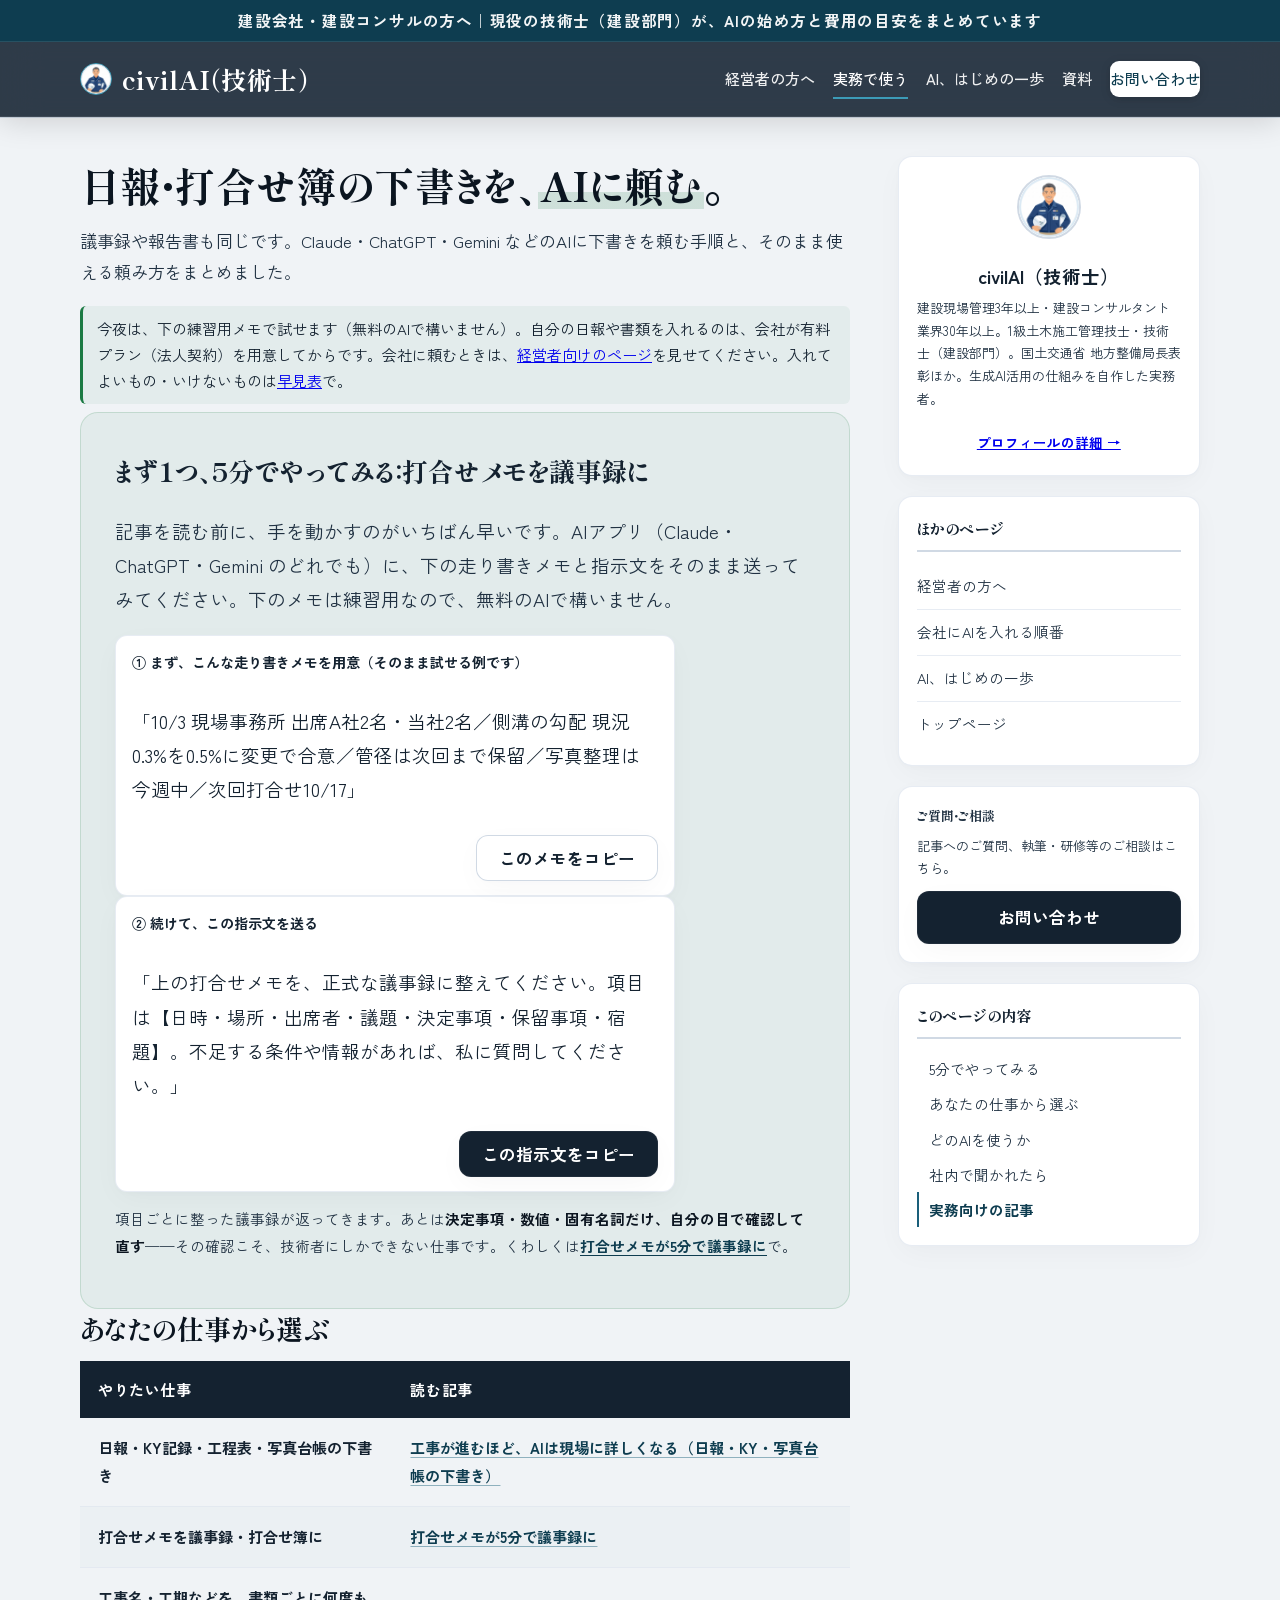
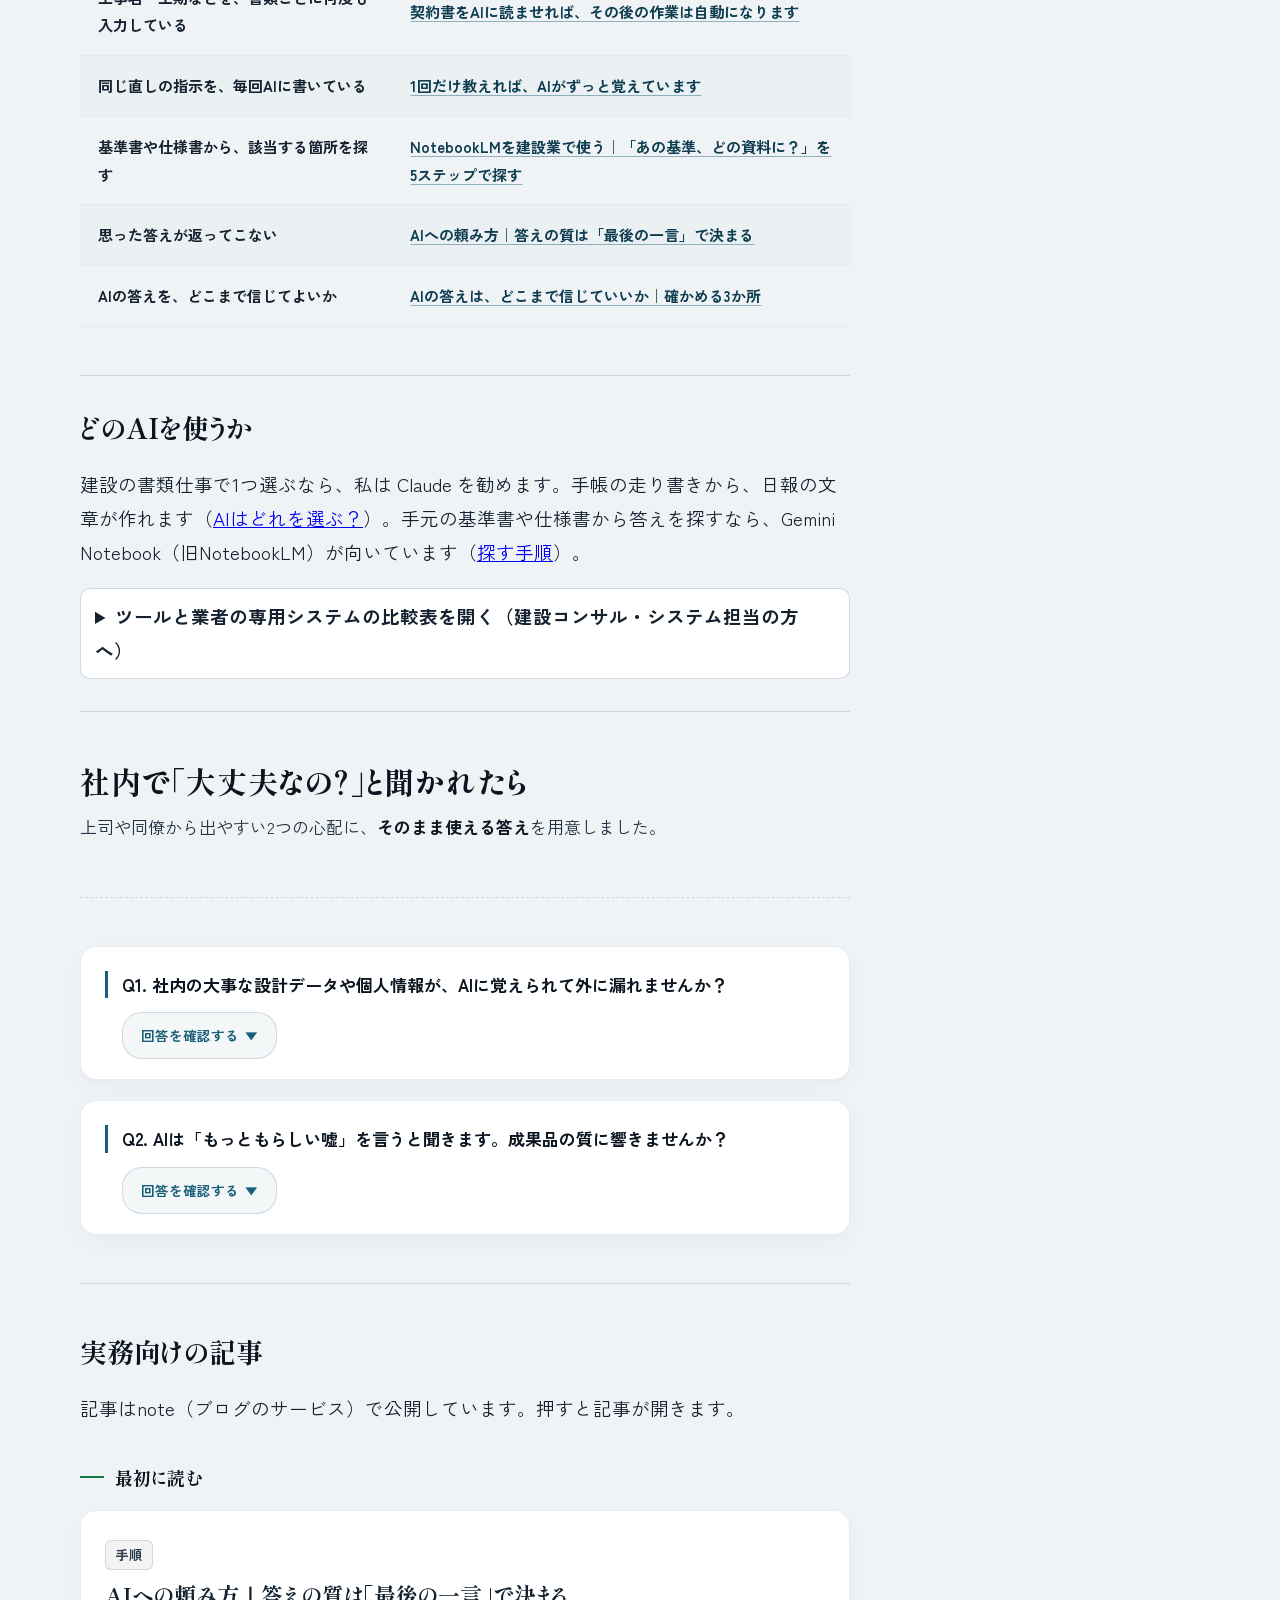
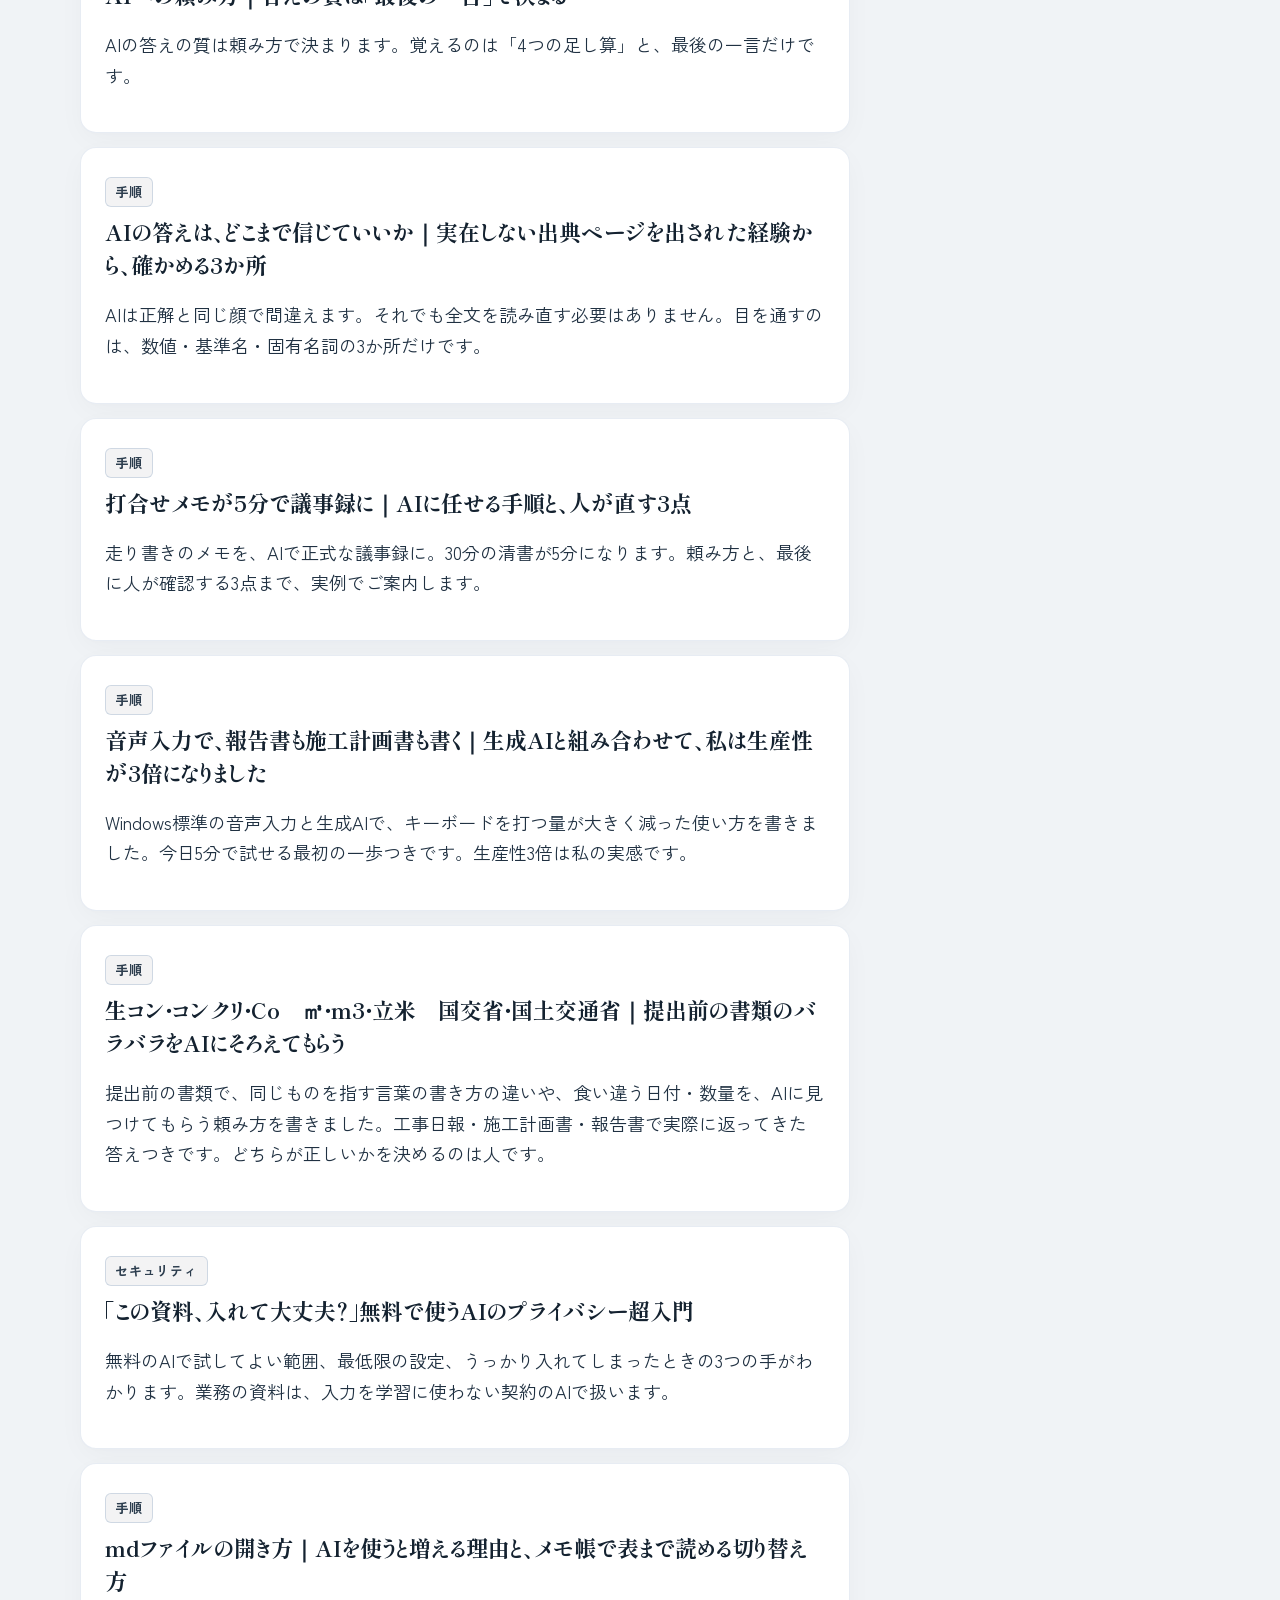
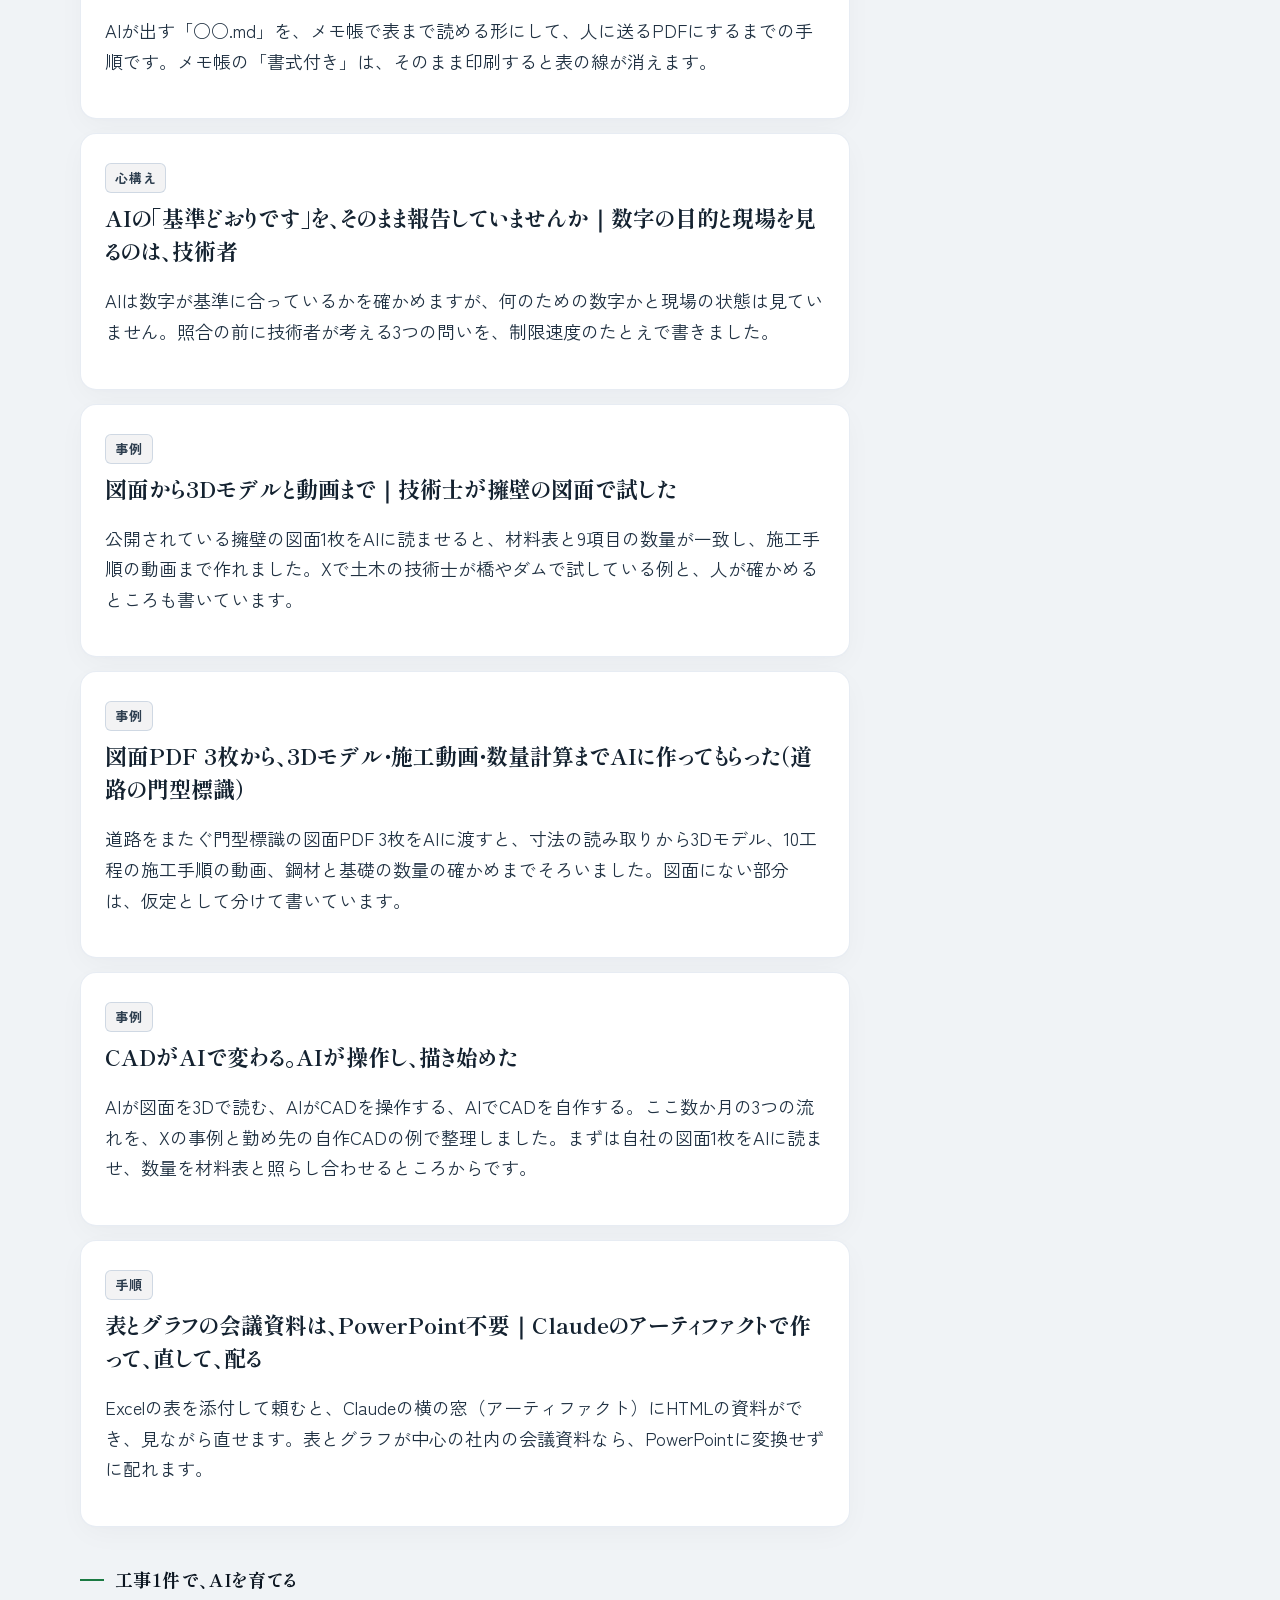
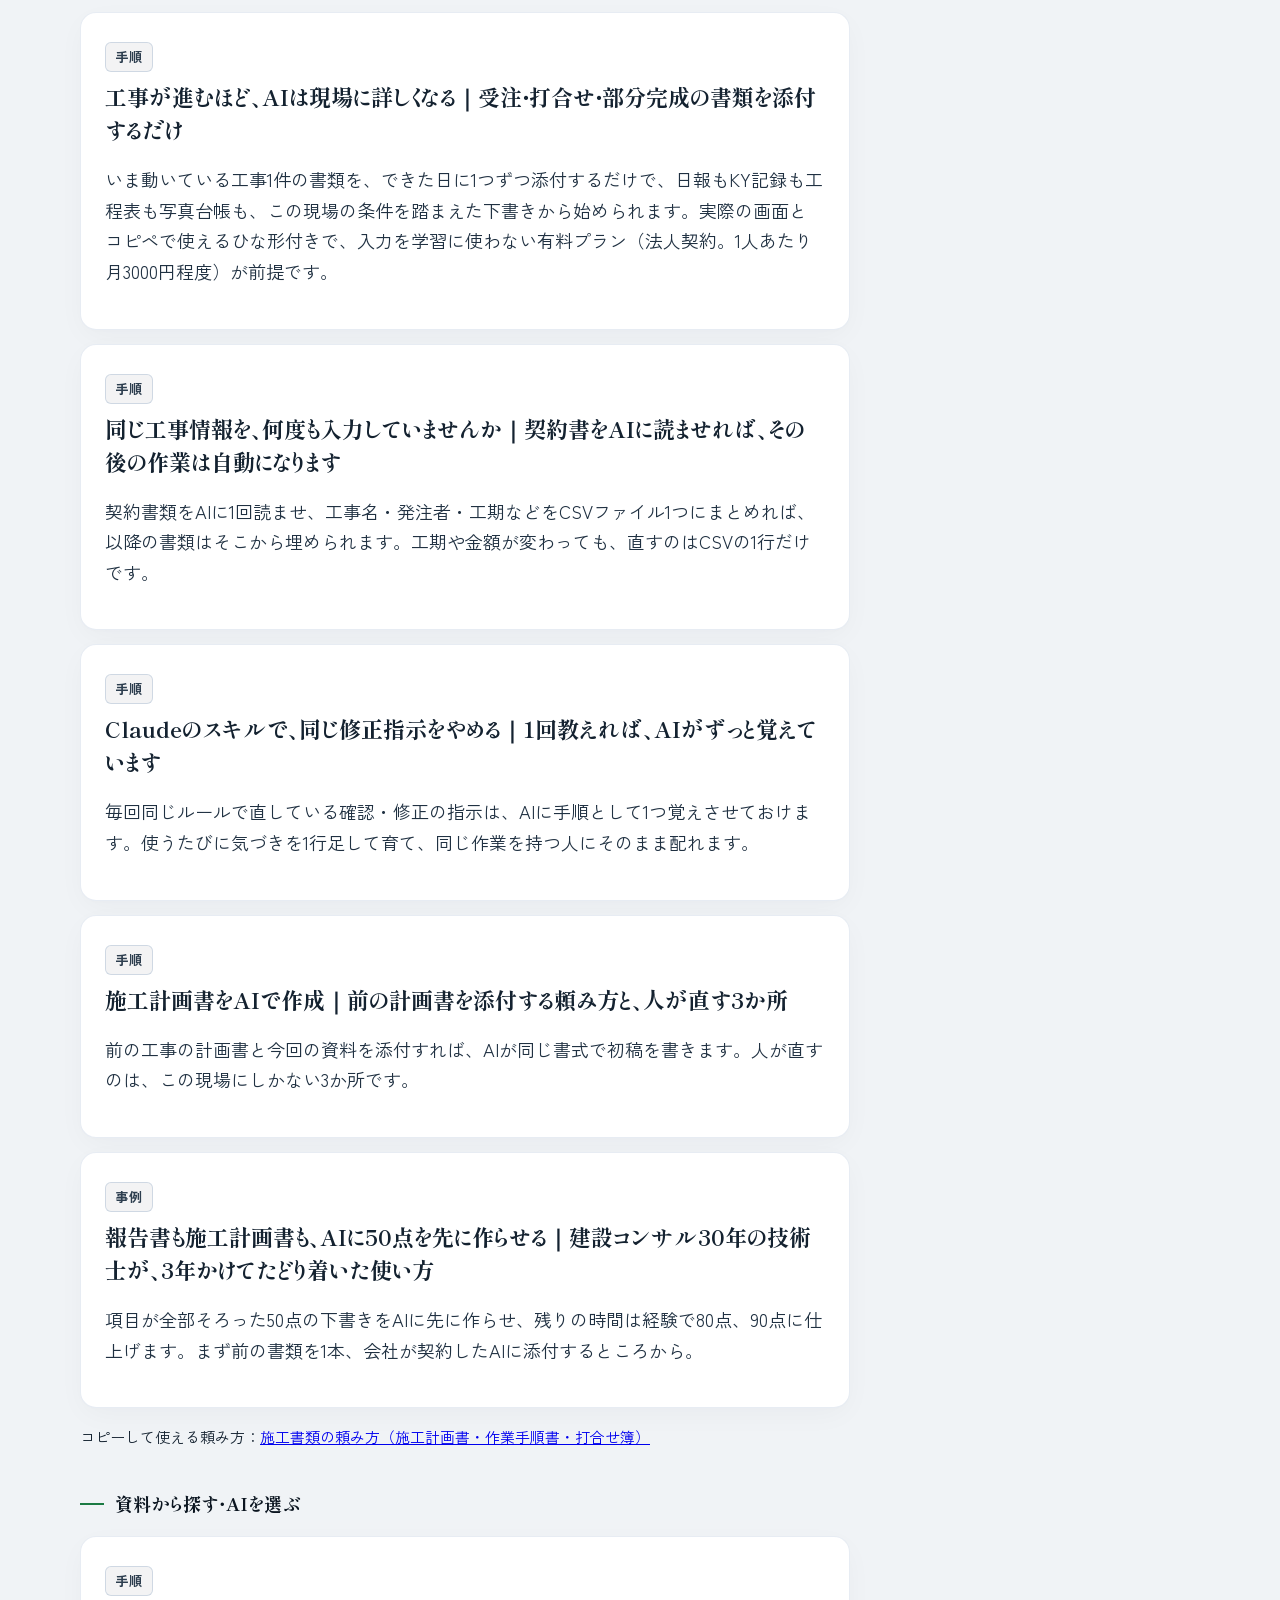
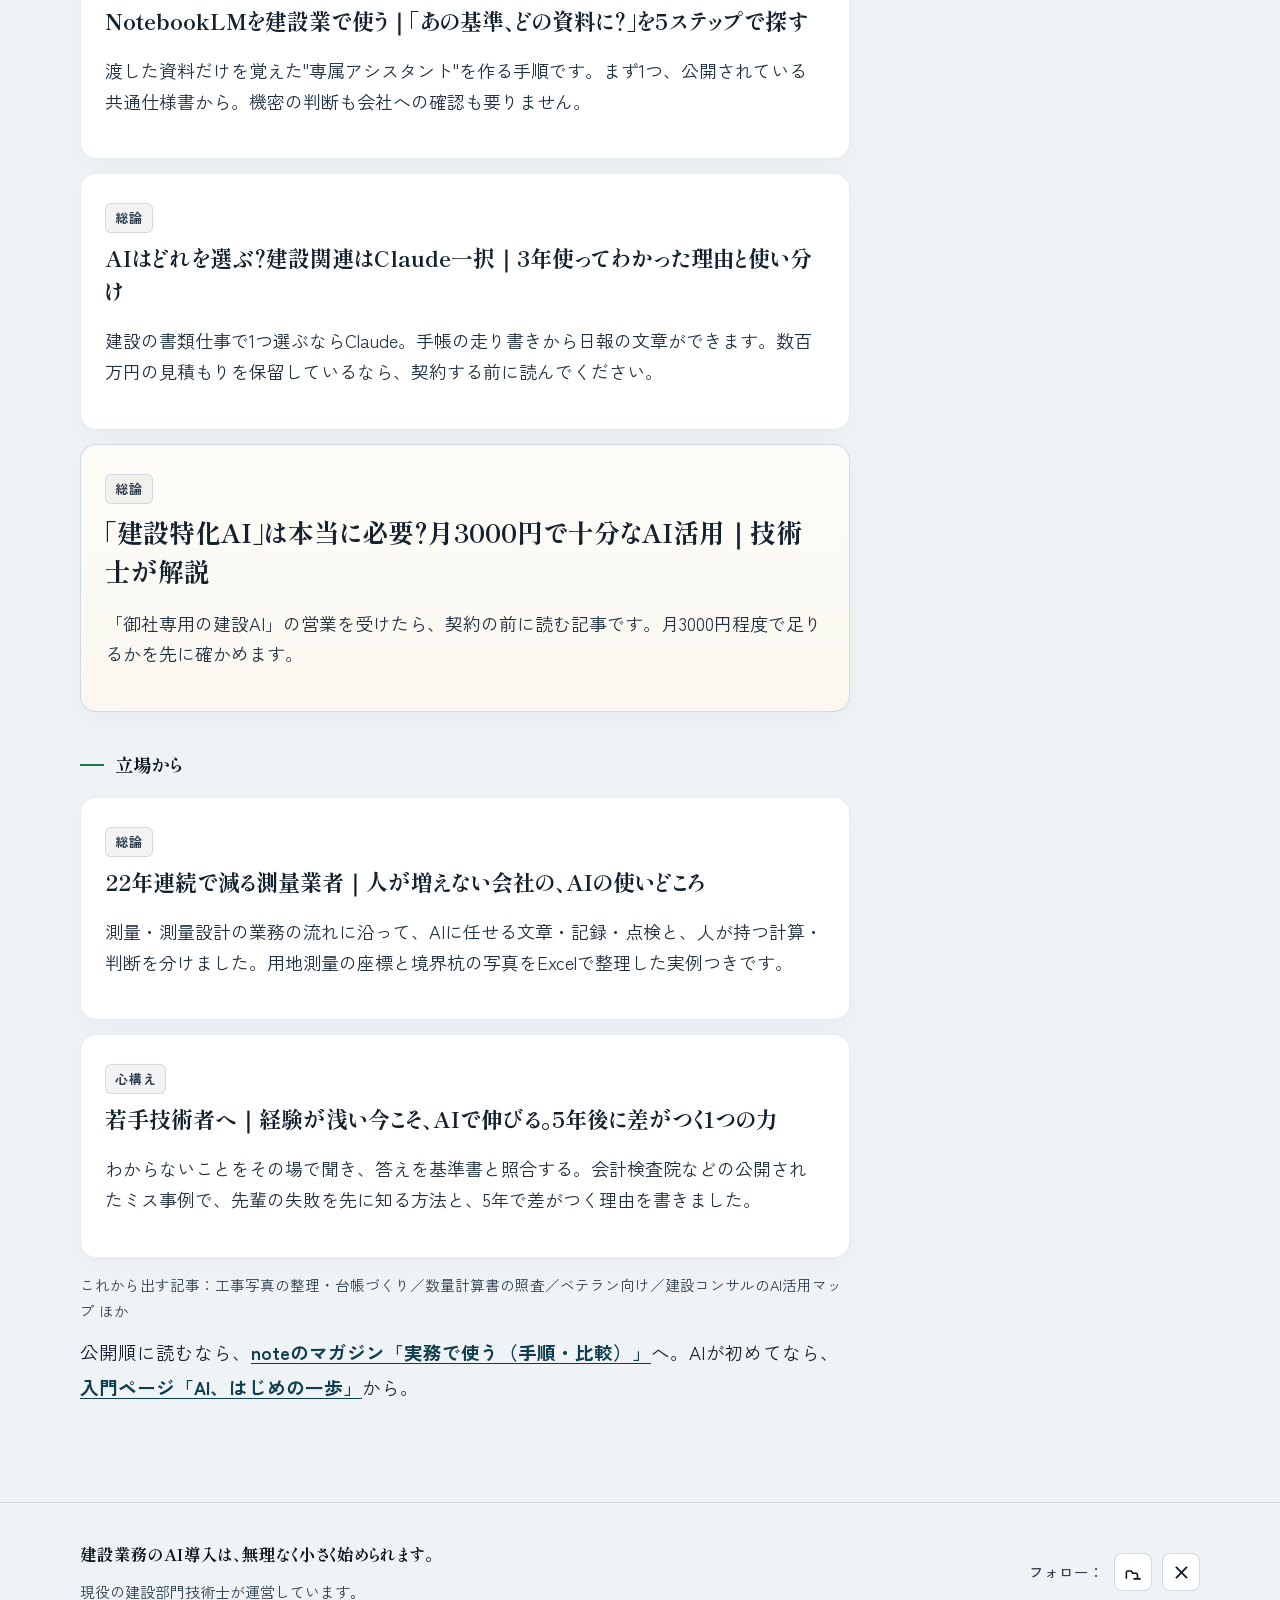
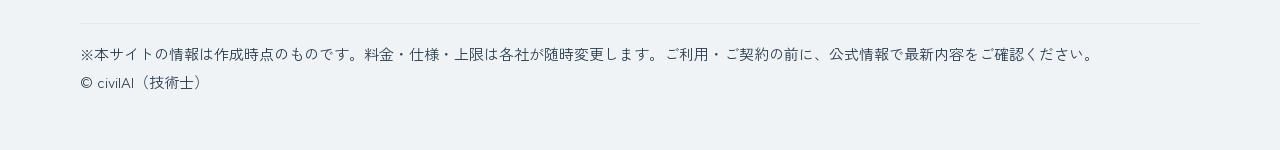
==== commit f88e2b0d: "修正: 3本の題名を新題に・サイトマップの更新日" ====
--- a/genba.html
+++ b/genba.html
@@ -134,7 +134,7 @@
               <tr><td>打合せメモを議事録・打合せ簿に</td><td data-label="読む記事"><a href="https://note.com/civilai/n/n67f9bfb74646" target="_blank" rel="noopener">打合せメモが5分で議事録に</a></td></tr>
               <tr><td>工事名・工期などを、書類ごとに何度も入力している</td><td data-label="読む記事"><a href="https://note.com/civilai/n/n62de98d5bdc0" target="_blank" rel="noopener">契約書をAIに読ませれば、その後の作業は自動になります</a></td></tr>
               <tr><td>同じ直しの指示を、毎回AIに書いている</td><td data-label="読む記事"><a href="https://note.com/civilai/n/n70691bac3c3c" target="_blank" rel="noopener">1回だけ教えれば、AIがずっと覚えています</a></td></tr>
-              <tr><td>基準書や仕様書から、該当する箇所を探す</td><td data-label="読む記事"><a href="https://note.com/civilai/n/nf162413defa3" target="_blank" rel="noopener">「あの基準、どの資料に書いてあったか」を、Gemini Notebook（旧NotebookLM）で探す</a></td></tr>
+              <tr><td>基準書や仕様書から、該当する箇所を探す</td><td data-label="読む記事"><a href="https://note.com/civilai/n/nf162413defa3" target="_blank" rel="noopener">NotebookLMを建設業で使う｜「あの基準、どの資料に？」を5ステップで探す</a></td></tr>
               <tr><td>思った答えが返ってこない</td><td data-label="読む記事"><a href="https://note.com/civilai/n/n8abf720067d7" target="_blank" rel="noopener">AIへの頼み方｜答えの質は「最後の一言」で決まる</a></td></tr>
               <tr><td>AIの答えを、どこまで信じてよいか</td><td data-label="読む記事"><a href="https://note.com/civilai/n/nb8b45b7b3496" target="_blank" rel="noopener">AIの答えは、どこまで信じていいか｜確かめる3か所</a></td></tr>
             </tbody>
@@ -261,14 +261,14 @@
             <a id="art-claude" class="art" href="https://note.com/civilai/n/n58a073b91a18" target="_blank" rel="noopener"><span class="tagn">手順</span><div class="at">工事が進むほど、AIは現場に詳しくなる｜受注・打合せ・部分完成の書類を添付するだけ</div><p class="ad">いま動いている工事1件の書類を、できた日に1つずつ添付するだけで、日報もKY記録も工程表も写真台帳も、この現場の条件を踏まえた下書きから始められます。実際の画面とコピペで使えるひな形付きで、入力を学習に使わない有料プラン（法人契約。1人あたり月3000円程度）が前提です。</p></a>
             <a id="art-master-data" class="art" href="https://note.com/civilai/n/n62de98d5bdc0" target="_blank" rel="noopener"><span class="tagn">手順</span><div class="at">同じ工事情報を、何度も入力していませんか｜契約書をAIに読ませれば、その後の作業は自動になります</div><p class="ad">契約書類をAIに1回読ませ、工事名・発注者・工期などをCSVファイル1つにまとめれば、以降の書類はそこから埋められます。工期や金額が変わっても、直すのはCSVの1行だけです。</p></a>
             <a id="art-skill" class="art" href="https://note.com/civilai/n/n70691bac3c3c" target="_blank" rel="noopener"><span class="tagn">手順</span><div class="at">Claudeのスキルで、同じ修正指示をやめる｜1回教えれば、AIがずっと覚えています</div><p class="ad">毎回同じルールで直している確認・修正の指示は、AIに手順として1つ覚えさせておけます。使うたびに気づきを1行足して育て、同じ作業を持つ人にそのまま配れます。</p></a>
-            <a id="art-sekokeikaku" class="art" href="https://note.com/civilai/n/n3bdb43b26d39" target="_blank" rel="noopener"><span class="tagn">手順</span><div class="at">施工計画書は、AIで効率化できます｜道路工事の実例で、頼み方から直し方まで書きました</div><p class="ad">前の工事の計画書と今回の資料を添付すれば、AIが同じ書式で初稿を書きます。人が直すのは、この現場にしかない3か所です。</p></a>
+            <a id="art-sekokeikaku" class="art" href="https://note.com/civilai/n/n3bdb43b26d39" target="_blank" rel="noopener"><span class="tagn">手順</span><div class="at">施工計画書をAIで作成｜前の計画書を添付する頼み方と、人が直す3か所</div><p class="ad">前の工事の計画書と今回の資料を添付すれば、AIが同じ書式で初稿を書きます。人が直すのは、この現場にしかない3か所です。</p></a>
             <a id="art-report-50" class="art" href="https://note.com/civilai/n/n0f27dc8b33d9" target="_blank" rel="noopener"><span class="tagn">事例</span><div class="at">報告書も施工計画書も、AIに50点を先に作らせる｜建設コンサル30年の技術士が、3年かけてたどり着いた使い方</div><p class="ad">項目が全部そろった50点の下書きをAIに先に作らせ、残りの時間は経験で80点、90点に仕上げます。まず前の書類を1本、会社が契約したAIに添付するところから。</p></a>
           </div>
           <p class="m-links">コピーして使える頼み方：<a href="sekou.html">施工書類の頼み方（施工計画書・作業手順書・打合せ簿）</a></p>
 
           <p class="art-group">資料から探す・AIを選ぶ</p>
           <div class="art-grid">
-            <a id="art-notebooklm" class="art" href="https://note.com/civilai/n/nf162413defa3" target="_blank" rel="noopener"><span class="tagn">手順</span><div class="at">「あの基準、どの資料に書いてあったか」を、Gemini Notebook（旧NotebookLM）で探す｜手順5ステップ</div><p class="ad">渡した資料だけを覚えた"専属アシスタント"を作る手順です。まず1つ、公開されている共通仕様書から。機密の判断も会社への確認も要りません。</p></a>
+            <a id="art-notebooklm" class="art" href="https://note.com/civilai/n/nf162413defa3" target="_blank" rel="noopener"><span class="tagn">手順</span><div class="at">NotebookLMを建設業で使う｜「あの基準、どの資料に？」を5ステップで探す</div><p class="ad">渡した資料だけを覚えた"専属アシスタント"を作る手順です。まず1つ、公開されている共通仕様書から。機密の判断も会社への確認も要りません。</p></a>
             <a id="art-choice" class="art" href="https://note.com/civilai/n/n944a3b85419a" target="_blank" rel="noopener"><span class="tagn">総論</span><div class="at">AIはどれを選ぶ？建設関連はClaude一択｜3年使ってわかった理由と使い分け</div><p class="ad">建設の書類仕事で1つ選ぶならClaude。手帳の走り書きから日報の文章ができます。数百万円の見積もりを保留しているなら、契約する前に読んでください。</p></a>
             <a id="art-pillar" class="art pillar" href="https://note.com/civilai/n/nb6ab0269eca1" target="_blank" rel="noopener"><span class="tagn">総論</span><div class="at">「建設特化AI」は本当に必要？月3000円で十分なAI活用｜技術士が解説</div><p class="ad">「御社専用の建設AI」の営業を受けたら、契約の前に読む記事です。月3000円程度で足りるかを先に確かめます。</p></a>
           </div>
